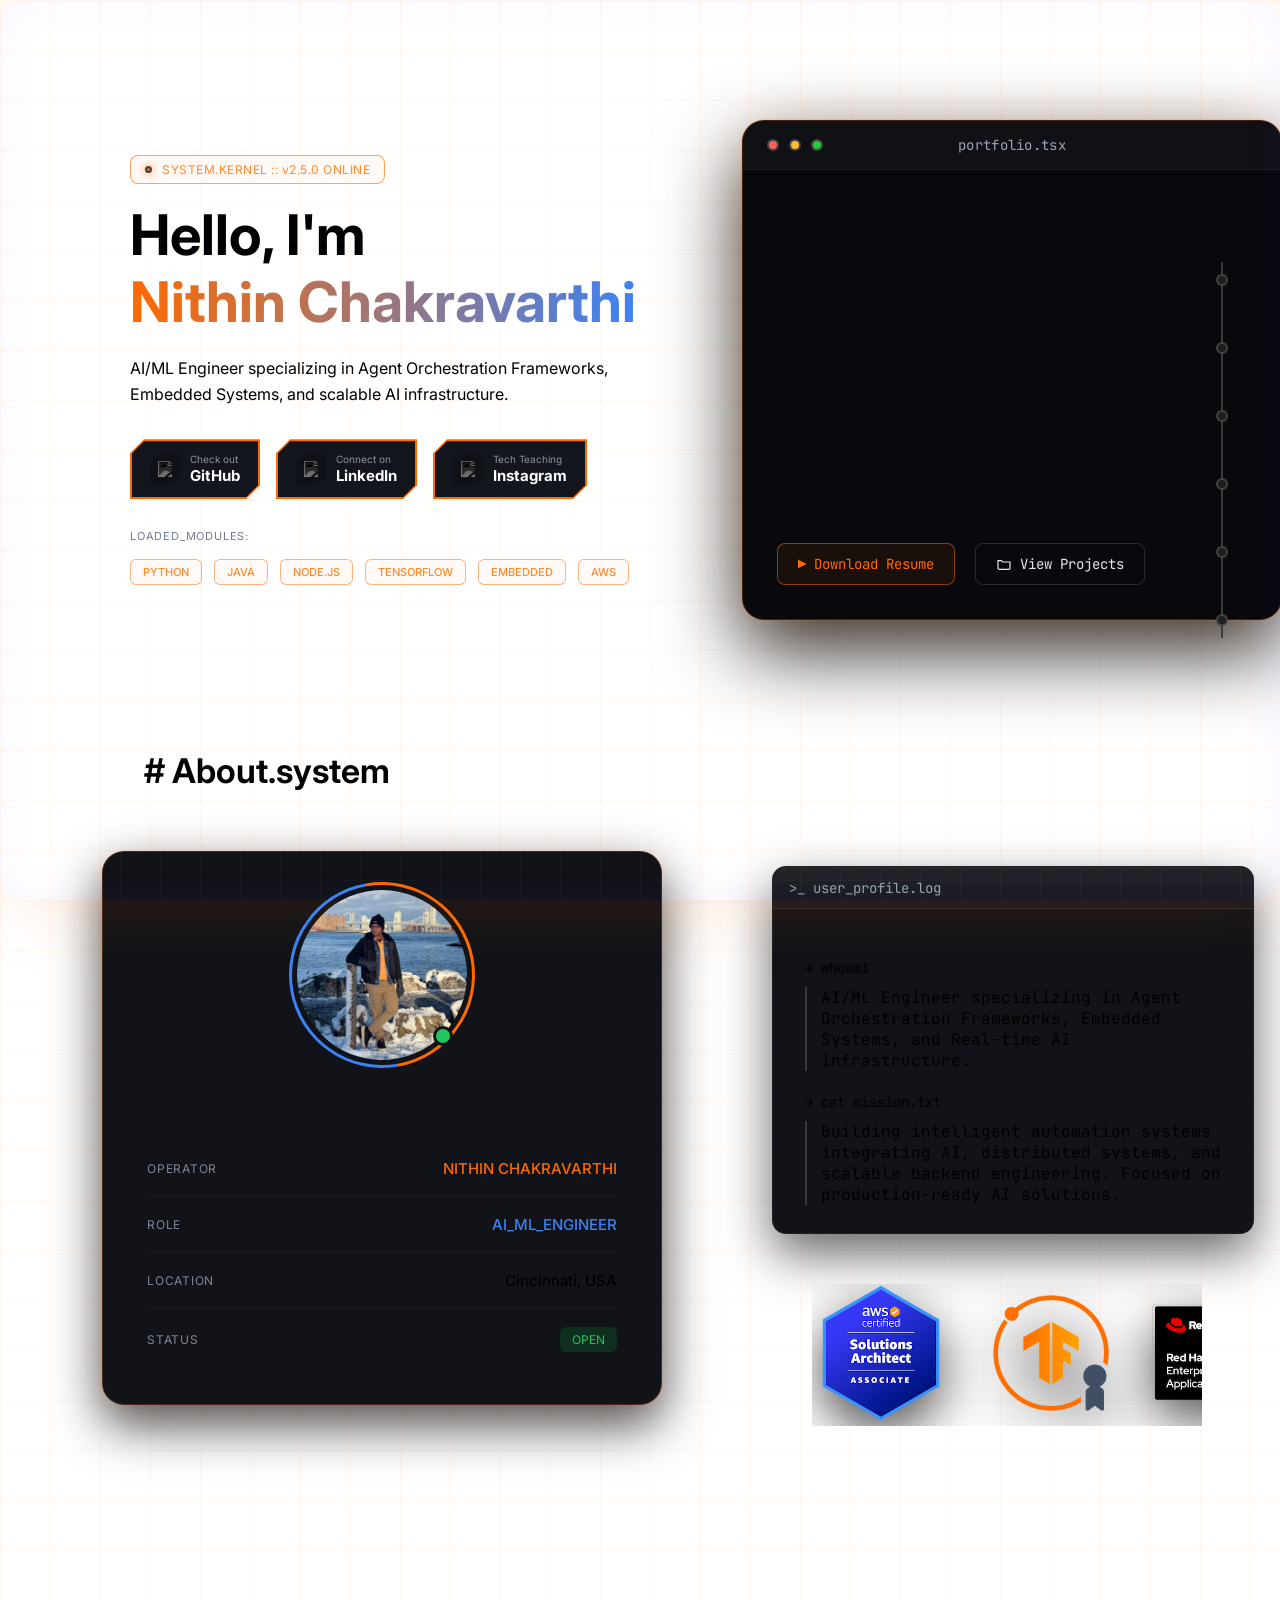
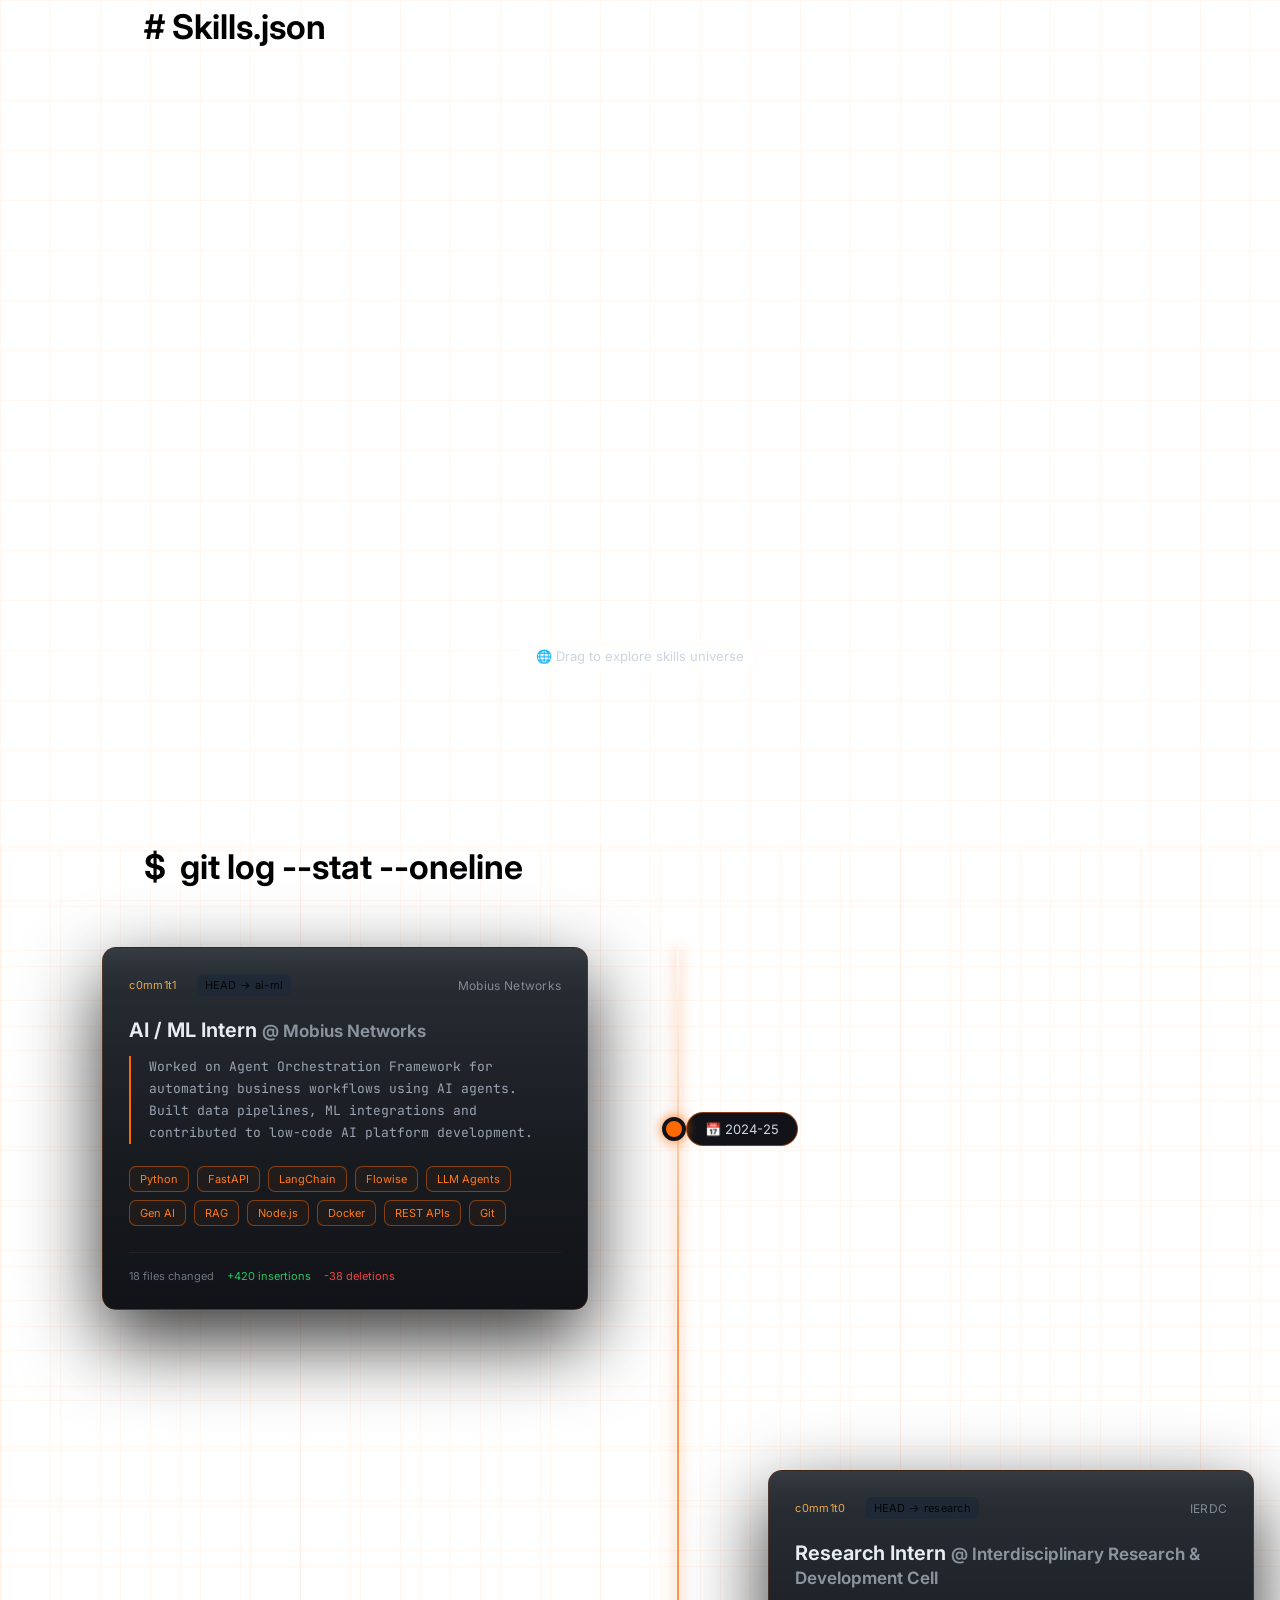
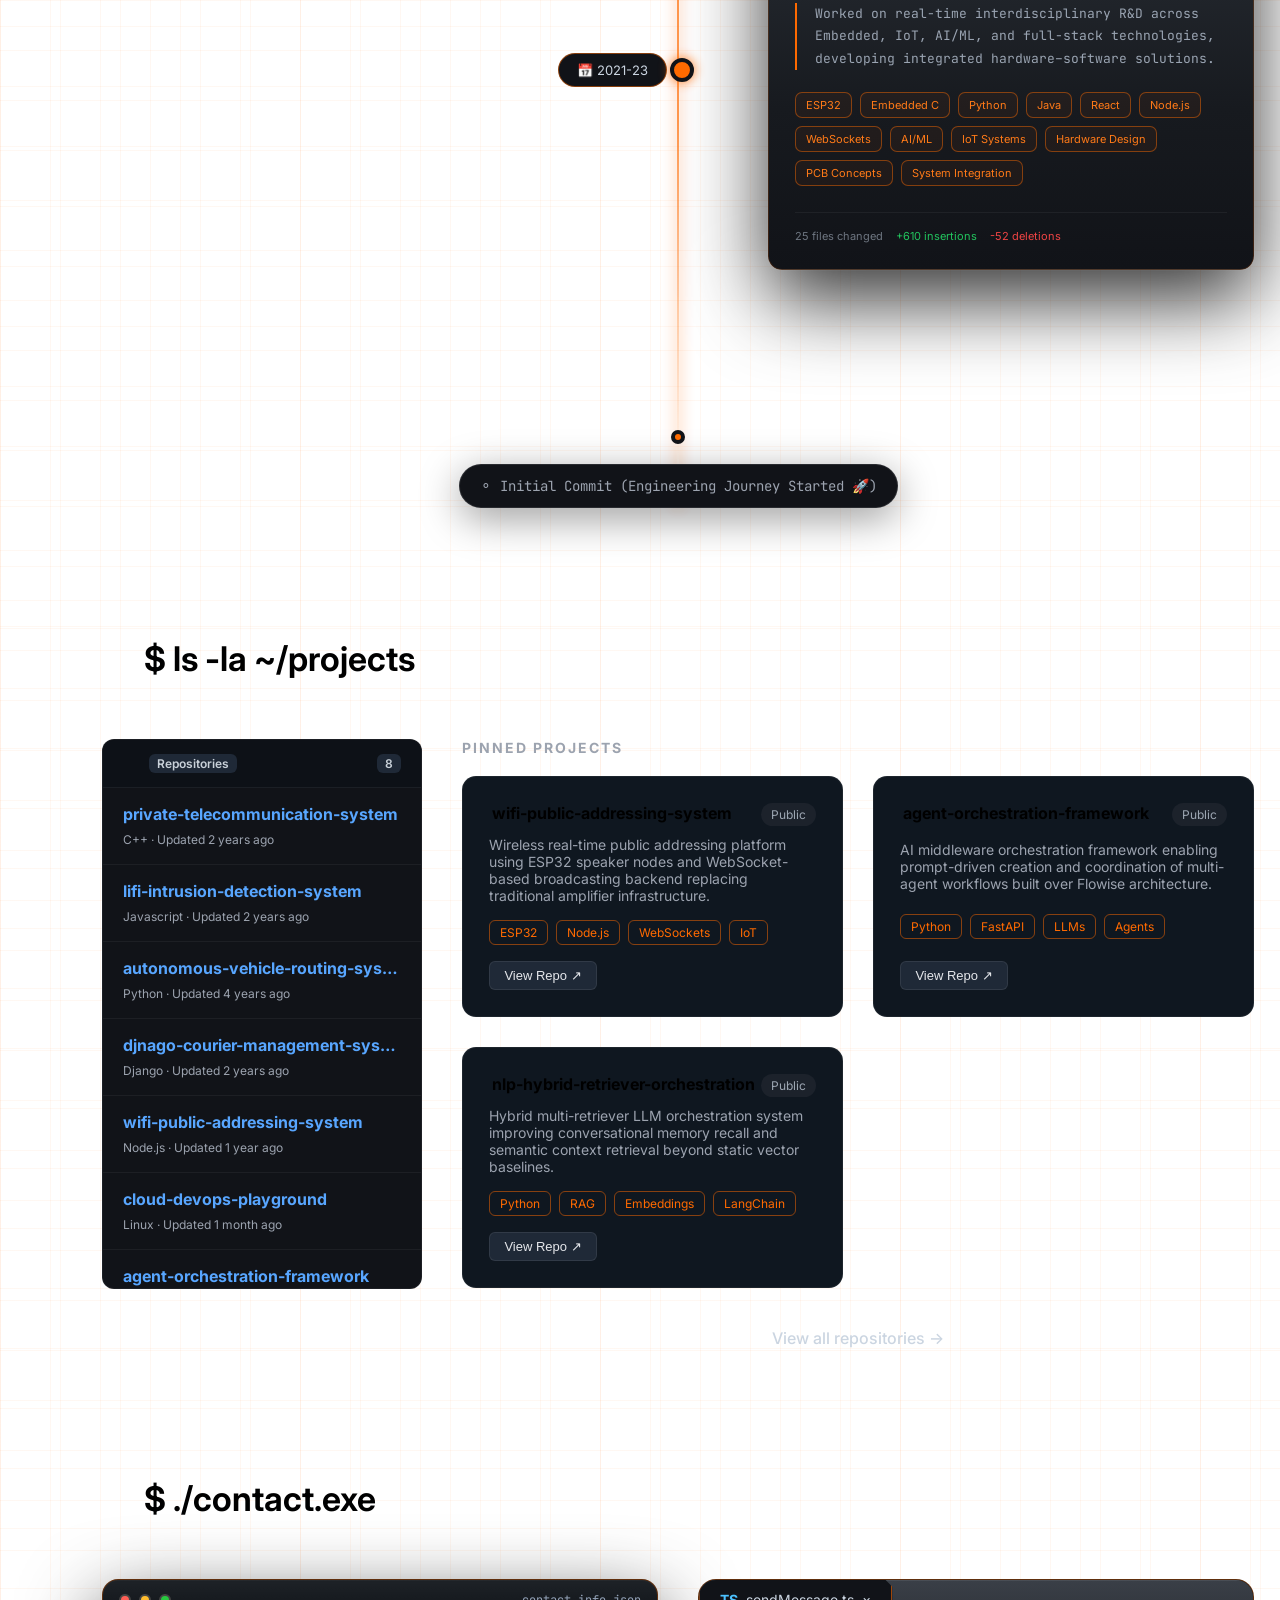
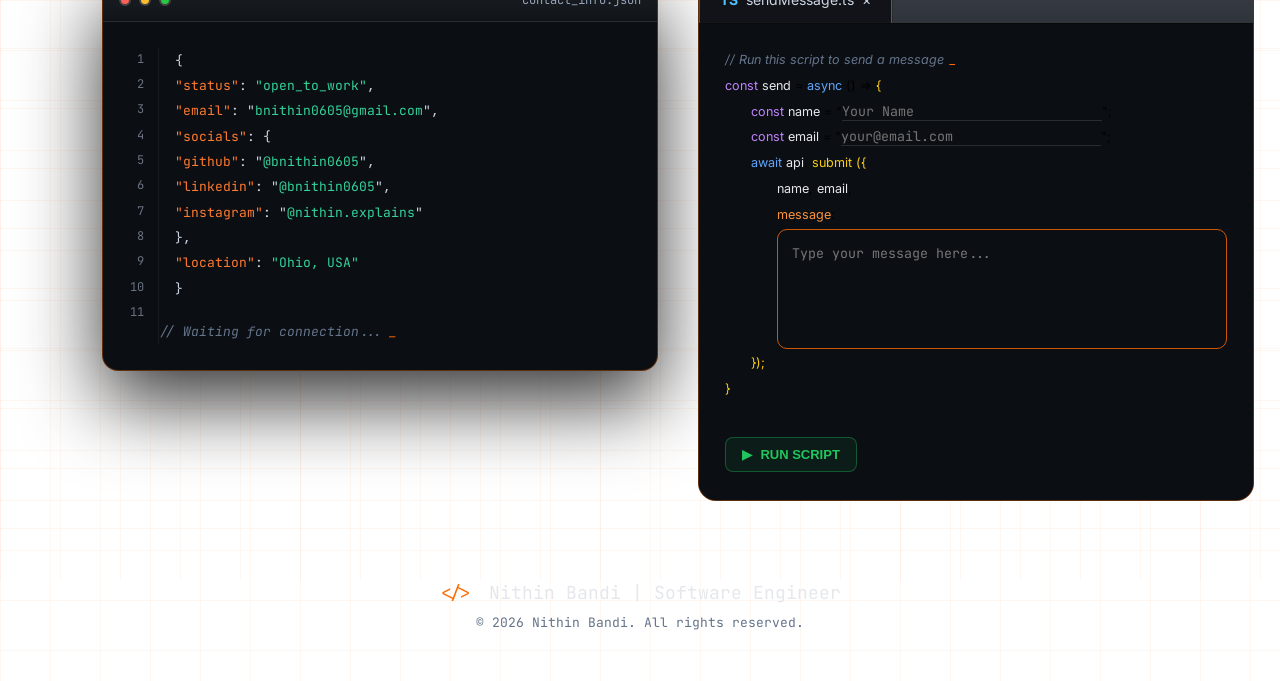
==== index.html @ d30f1755 "Update index.html" ====
<!DOCTYPE html>
<html lang="en">
<head>
<meta charset="UTF-8">
<meta name="viewport" content="width=1200, initial-scale=0.3">
<link rel="icon" type="image/jpeg" href="assets/profile.jpeg">
<title>Nithin Chakravarthi | Portfolio</title>

<link href="https://fonts.googleapis.com/css2?family=Inter:wght@400;500;600;700&family=JetBrains+Mono:wght@400;500&display=swap" rel="stylesheet">

<link rel="stylesheet" href="index.css">
<script src="https://unpkg.com/lucide@latest"></script>
<script src="https://cdn.jsdelivr.net/npm/emailjs-com@3/dist/email.min.js"></script>
</head>
<body>

<!-- ================= HOME ================= -->
<section id="home" class="home">
  <div class="container hero-content">

    <div class="hero-left">

      <div class="system-status">
        <span class="dot"></span> SYSTEM.KERNEL :: v2.5.0 ONLINE
      </div>

      <h1>
        Hello, I'm <br>
        <span class="gradient-text">Nithin Chakravarthi</span>
      </h1>

      <p class="hero-description">
        AI/ML Engineer specializing in Agent Orchestration Frameworks,
        Embedded Systems, and scalable AI infrastructure.
      </p>
<div class="hero-cta">

    <!-- GITHUB -->
    <div class="chip-wrap">
        <a class="terminal-chip" href="https://github.com/bnithin0605" target="_blank">
            <div class="terminal-chip-inner">

                <div class="chip-icon">
                    <img src="https://cdn.jsdelivr.net/gh/devicons/devicon/icons/github/github-original.svg">
                </div>

                <div class="chip-text">
                    <span>Check out</span>
                    <b>GitHub</b>
                </div>

            </div>
        </a>
    </div>


    <!-- LINKEDIN -->
    <div class="chip-wrap">
        <a class="terminal-chip" href="https://linkedin.com/in/bnithin0605" target="_blank">
            <div class="terminal-chip-inner">

                <div class="chip-icon">
                  <img src="https://cdn.jsdelivr.net/gh/devicons/devicon/icons/linkedin/linkedin-original.svg">
                </div>

                <div class="chip-text">
                    <span>Connect on</span>
                    <b>LinkedIn</b>
                </div>

            </div>
        </a>
    </div>


    <!-- INSTAGRAM -->
    <div class="chip-wrap">
        <a class="terminal-chip" href="https://instagram.com/nithin.explains" target="_blank">
            <div class="terminal-chip-inner">

                <div class="chip-icon">
                    <img src="https://cdn.jsdelivr.net/gh/simple-icons/simple-icons/icons/instagram.svg">
                </div>

                <div class="chip-text">
                    <span>Tech Teaching</span>
                    <b>Instagram</b>
                </div>

            </div>
        </a>
    </div>

</div>

      <div class="loaded-modules">
        <span>LOADED_MODULES:</span>
        <div class="tags">
          <span>PYTHON</span>
          <span>JAVA</span>
          <span>NODE.JS</span>
          <span>TENSORFLOW</span>
          <span>EMBEDDED</span>
          <span>AWS</span>
        </div>
      </div>

    </div>

    <div class="hero-right">
  <div class="code-window">

    <div class="window-header">
      <div class="window-dots">
        <span class="dot red"></span>
        <span class="dot yellow"></span>
        <span class="dot green"></span>
      </div>
      <div class="file-name">portfolio.tsx</div>
    </div>

<pre id="typing-code"></pre>

    <div class="code-buttons">
      <button class="run-btn download-btn" id="resumeBtn">
          ▶ Download Resume
        </button>
<button href="#projects" class="view-btn">

<svg width="16" height="16" viewBox="0 0 24 24" fill="none"
stroke="currentColor" stroke-width="1.8">

<path d="M3 7h5l2 2h11v9a2 2 0 0 1-2 2H5a2 2 0 0 1-2-2V7z"/>

</svg>

<span><a href="#projects" style="text-decoration:none; color:inherit;">View Projects</a></span>

</button>
    </div>

  </div>
</div>

  </div>
</section>

<!-- ================= ABOUT ================= -->
<section id="about" class="about">

  <div class="container">

<div class="section-title">
  <i class="title-icon" data-lucide="terminal"></i>
  <span># About.system</span>
</div>

    <div class="about-content">

      <!-- LEFT CARD -->
      <div class="profile-card">
<div class="card-glow"></div> 
        <div class="avatar-wrapper">
          <div class="avatar">
            <span class="arc arc-orange"></span>
            <img src="assets/profile.jpeg" alt="Nithin">
          </div>
        </div>

        <div class="info-row">
          <div class="label">OPERATOR</div>
          <div class="value orange">NITHIN CHAKRAVARTHI</div>
        </div>

        <div class="info-row">
          <div class="label">ROLE</div>
          <div class="value blue">AI_ML_ENGINEER</div>
        </div>

        <div class="info-row">
          <div class="label">LOCATION</div>
          <div class="value">Cincinnati, USA</div>
        </div>

        <div class="info-row">
          <div class="label">STATUS</div>
          <div class="status">OPEN</div>
        </div>

      </div>

      <!-- RIGHT SIDE -->
      <div class="about-right">

        <div class="terminal">
          <div class="terminal-header">>_ user_profile.log</div>
          <div class="terminal-body">

          <div class="command">→ whoami</div>
          <div class="output">
            AI/ML Engineer specializing in Agent Orchestration Frameworks,
            Embedded Systems, and Real-time AI infrastructure.
          </div>

          <div class="command">→ cat mission.txt</div>
          <div class="output">
            Building intelligent automation systems integrating AI,
            distributed systems, and scalable backend engineering.
            Focused on production-ready AI solutions.
          </div>

          </div>
        </div>

<div class="cert-carousel">

<button class="cert-arrow left">
<i data-lucide="chevron-left"></i>
</button>

<div class="cert-viewport">
<div class="cert-track">

<a href="https://cp.certmetrics.com/amazon/en/public/verify/credential/0ff6d9a7bc6f49efa672cd9e00839eab" target="_blank">
<img src="assets/certs/saa.png" class="cert-badge">
</a>

<a href="https://www.credential.net/fa4ba73a-7dcf-4713-87be-6e1346fd451f#acc.spbj5Vko" target="_blank">
<img src="assets/certs/tf.png" class="cert-badge">
</a>

<a href="https://www.credly.com/badges/9872def1-2c5e-41b2-8ad0-3d05be458fd8/print" target="_blank">
<img src="assets/certs/rh.png" class="cert-badge">
</a>

<a href="https://learn.microsoft.com/api/credentials/share/en-us/BANDINAGANITHINCHAKRAVARTHI-4043/4396F9E30DC4AEF6?sharingId=47D836E1A5EA357C" target="_blank">
<img src="assets/certs/az.png" class="cert-badge">
</a>

<a href="https://cp.certmetrics.com/amazon/en/public/verify/credential/XDMVE6BKV2BQ11KC" target="_blank">
<img src="assets/certs/cp.png" class="cert-badge">
</a>

<a href="https://learn.microsoft.com/api/credentials/share/en-us/BANDINAGANITHINCHAKRAVARTHI-4043/622A24602D7C3C92?sharingId=47D836E1A5EA357C" target="_blank">
<img src="assets/certs/ai.png" class="cert-badge">
</a>

</div>
</div>

<button class="cert-arrow right">
<i data-lucide="chevron-right"></i>
</button>

</div>

  </div>

</section>

<!-- ================= SKILLS GLOBE ================= -->
<section id="skills" class="skills-section">

  <div class="container">
    <div class="section-title">
      <i class="title-icon" data-lucide="settings"></i>
      <span># Skills.json</span>
    </div>
  </div>

  <div class="globe-stage">
      <div id="globe-container"></div>
  </div>

  <div class="drag-box">
      <div class="drag-pill">
          🌐 Drag to explore skills universe
      </div>
  </div>

</section>

<!-- ================= TIMELINE ================= -->
<section id="experience" class="timeline-section">

<div class="container">

<div class="section-title">
  <i class="title-icon" data-lucide="git-branch"></i>
  <span class="git">$</span> git log --stat --oneline
</div>

<div class="timeline">

<!-- EXPERIENCE 1 -->

<div class="timeline-item left">

<div class="timeline-card">

<div class="commit-header">
<span class="commit-hash">c0mm1t1</span>
<span class="branch">HEAD → ai-ml</span>
<span class="company">Mobius Networks</span>
</div>

<h3>AI / ML Intern <span>@ Mobius Networks</span></h3>

<p class="commit-desc">
Worked on Agent Orchestration Framework for automating business workflows using AI agents.
Built data pipelines, ML integrations and contributed to low-code AI platform development.
</p>

<div class="tech-stack">
<span>Python</span>
<span>FastAPI</span>
<span>LangChain</span>
<span>Flowise</span>
<span>LLM Agents</span>
<span>Gen AI</span>
<span>RAG</span>
<span>Node.js</span>
<span>Docker</span>
<span>REST APIs</span>
<span>Git</span>
</div>

<div class="commit-footer">
18 files changed <span class="add">+420 insertions</span> <span class="del">-38 deletions</span>
</div>

</div>

<div class="date">📅 2024-25</div>

</div>


<!-- EXPERIENCE 2 -->

<div class="timeline-item right">

<div class="timeline-card">

<div class="commit-header">
<span class="commit-hash">c0mm1t0</span>
<span class="branch">HEAD → research</span>
<span class="company">IERDC</span>
</div>

<h3>Research Intern <span>@ Interdisciplinary Research & Development Cell</span></h3>

<p class="commit-desc">
Worked on real-time interdisciplinary R&D across Embedded, IoT, AI/ML, and full-stack
technologies, developing integrated hardware–software solutions.
</p>


<div class="tech-stack">
<span>ESP32</span>
<span>Embedded C</span>
<span>Python</span>
<span>Java</span>
<span>React</span>
<span>Node.js</span>
<span>WebSockets</span>
<span>AI/ML</span>
<span>IoT Systems</span>
<span>Hardware Design</span>
<span>PCB Concepts</span>
<span>System Integration</span>
</div>

<div class="commit-footer">
25 files changed <span class="add">+610 insertions</span> <span class="del">-52 deletions</span>
</div>

</div>

<div class="date">📅 2021-23</div>

</div>


<div class="timeline-end">

<div class="timeline-end-node"></div>

<div class="initial-commit">
⚬ Initial Commit (Engineering Journey Started 🚀)
</div>

</div>

</div>

</div>

</section>

<!-- ================= PROJECTS ================= -->
<section id="projects" class="projects">

<div class="container">

<div class="section-title">
  <i class="title-icon" data-lucide="folder"></i>
  <span>$ ls -la ~/projects</span>
</div>

<div class="projects-layout">

<!-- ================= LEFT REPO PANEL ================= -->

<div class="repo-panel">

<div class="repo-header">

<div class="repo-header-left">
<i data-lucide="book" class="repo-icon"></i>
<span>Repositories</span>
</div>

<span class="repo-count">8</span>

</div>

<ul class="repo-list">

  <li>
<a href="https://github.com/bnithin0605/private-telecommunication-system" target="_blank">
<h4>private-telecommunication-system</h4>
<span>C++ · Updated 2 years ago</span>
</a>
</li>

<li>
<a href="https://github.com/bnithin0605/lifi-intrusion-detection-system" target="_blank">
<h4>lifi-intrusion-detection-system</h4>
<span>Javascript · Updated 2 years ago</span>
</a>
</li>

<li>
<a href="https://github.com/bnithin0605/autonomous-vehicle-routing-system" target="_blank">
<h4>autonomous-vehicle-routing-system</h4>
<span>Python · Updated 4 years ago</span>
</a>
</li>

<li>
<a href="https://github.com/bnithin0605/djnago-courier-management-system" target="_blank">
<h4>djnago-courier-management-system</h4>
<span>Django · Updated 2 years ago</span>
</a>
</li>

<li>
<a href="https://github.com/bnithin0605/wifi-public-addressing-system" target="_blank">
<h4>wifi-public-addressing-system</h4>
<span>Node.js · Updated 1 year ago</span>
</a>
</li>

<li>
<a href="https://github.com/bnithin0605/cloud-devops-playground" target="_blank">
<h4>cloud-devops-playground</h4>
<span>Linux · Updated 1 month ago</span>
</a>
</li>



<li>
<a href="https://github.com/bnithin0605/agent-orchestration-framework" target="_blank">
<h4>agent-orchestration-framework</h4>
<span>Python · Updated 7 months ago</span>
</a>
</li>

<li>
<a href="https://github.com/bnithin0605/nlp-hybrid-retriever-orchestration" target="_blank">
<h4>nlp-hybrid-retriever-orchestration</h4>
<span>Python · Updated 3 months ago</span>
</a>
</li>


</ul>

</div>


<!-- ================= RIGHT PINNED PROJECTS ================= -->

<div class="pinned-projects">

<h3 class="pinned-title">PINNED PROJECTS</h3>

<div class="project-grid">


<!-- PUBLIC ADDRESSING SYSTEM -->

<div class="project-card">

<div class="project-header">
<a href="https://github.com/bnithin0605/wifi-public-addressing-system" target="_blank">
<h4><i data-lucide="book-open" class="project-repo-icon"></i>wifi-public-addressing-system</h4>
</a>
<span class="public">Public</span>
</div>

<p>
Wireless real-time public addressing platform using ESP32 speaker nodes and WebSocket-based broadcasting backend replacing traditional amplifier infrastructure.
</p>

<div class="project-tags">
<span>ESP32</span>
<span>Node.js</span>
<span>WebSockets</span>
<span>IoT</span>
</div>

<div class="project-footer">
<a href="https://github.com/bnithin0605/wifi-public-addressing-system" target="_blank">
<button>View Repo ↗</button>
</a>
</div>

</div>


<!-- AGENT ORCHESTRATION FRAMEWORK -->

<div class="project-card">

<div class="project-header">
<a href="https://github.com/bnithin0605/agent-orchestration-framework" target="_blank">
<h4><i data-lucide="book-open" class="project-repo-icon"></i>agent-orchestration-framework</h4>
</a>
<span class="public">Public</span>
</div>

<p>
AI middleware orchestration framework enabling prompt-driven creation and coordination of multi-agent workflows built over Flowise architecture.
</p>

<div class="project-tags">
<span>Python</span>
<span>FastAPI</span>
<span>LLMs</span>
<span>Agents</span>
</div>

<div class="project-footer">
<a href="https://github.com/bnithin0605/agent-orchestration-framework" target="_blank">
<button>View Repo ↗</button>
</a>
</div>

</div>


<!-- NLP HYBRID RETRIEVER -->

<div class="project-card">

<div class="project-header">
<a href="https://github.com/bnithin0605/nlp-hybrid-retriever-orchestration" target="_blank">
<h4><i data-lucide="book-open" class="project-repo-icon"></i>nlp-hybrid-retriever-orchestration</h4>
</a>
<span class="public">Public</span>
</div>

<p>
Hybrid multi-retriever LLM orchestration system improving conversational memory recall and semantic context retrieval beyond static vector baselines.
</p>

<div class="project-tags">
<span>Python</span>
<span>RAG</span>
<span>Embeddings</span>
<span>LangChain</span>
</div>

<div class="project-footer">
<a href="https://github.com/bnithin0605/nlp-hybrid-retriever-orchestration" target="_blank">
<button>View Repo ↗</button>
</a>
</div>

</div>


</div>

<div class="view-repos">
<a href="https://github.com/bnithin0605" target="_blank">
View all repositories →
</a>
</div>

</div>

</div>

</div>

</section>

<!-- ================= CONTACT ================= -->
<section id="contact" class="contact">

<div class="container">

<div class="section-title">
  <i class="title-icon" data-lucide="mail"></i>
  <span>$ ./contact.exe</span>
</div>

<div class="contact-layout">

<!-- LEFT TERMINAL INFO -->

<div class="contact-terminal">

<div class="terminal-header">
<span class="dot red"></span>
<span class="dot yellow"></span>
<span class="dot green"></span>

<span class="file">
<i data-lucide="code-2" class="file-icon"></i>
contact_info.json
</span>
</div>

<div class="json-code">

<div class="json-row"><span class="ln">1</span><span class="code">{</span></div>

<div class="json-row"><span class="ln">2</span><span class="code"><span class="key">"status"</span>: <span class="string">"open_to_work"</span>,</span></div>

<div class="json-row"><span class="ln">3</span><span class="code"><span class="key">"email"</span>: 
<a href="mailto:bnithin0605@gmail.com">"<span class="string">bnithin0605@gmail.com</span>"</a>,</span></div>

<div class="json-row"><span class="ln">4</span><span class="code"><span class="key">"socials"</span>: {</span></div>

<div class="json-row"><span class="ln">5</span><span class="code indent"><span class="key">"github"</span>: 
<a href="https://github.com/bnithin0605" target="_blank">"<span class="string">@bnithin0605</span>"</a>,</span></div>

<div class="json-row"><span class="ln">6</span><span class="code indent"><span class="key">"linkedin"</span>: 
<a href="https://www.linkedin.com/in/bnithin0605" target="_blank">"<span class="string">@bnithin0605</span>"</a>,</span></div>

<div class="json-row"><span class="ln">7</span><span class="code indent"><span class="key">"instagram"</span>: 
<a href="https://www.instagram.com/nithin.explains/" target="_blank">"<span class="string">@nithin.explains</span>"</a></span></div>

<div class="json-row"><span class="ln">8</span><span class="code">},</span></div>

<div class="json-row"><span class="ln">9</span><span class="code"><span class="key">"location"</span>: <span class="string">"Ohio, USA"</span></span></div>

<div class="json-row"><span class="ln">10</span><span class="code">}</span></div>

<div class="json-row"><span class="ln">11</span><span class="comment">// Waiting for connection...</span></div>

</div>

</div>



<!-- RIGHT FORM -->

<div class="contact-code">

  <div class="code-header">
    <div class="code-tabs">
      <span class="ts">TS</span>
      sendMessage.ts
      <span class="close">×</span>
    </div>
  </div>

  <form id="contactForm" class="code-body">

    <div class="code-line comment">
      // Run this script to send a message
    </div>

    <div class="code-line">
      <span class="indent indent-0">
        <span class="keyword">const</span>
        <span class="var">send</span> =
        <span class="async">async</span> () =>
        <span class="bracket">{</span>
      </span>
    </div>

    <div class="code-line">
      <span class="indent indent-1">
        <span class="keyword">const</span>
        <span class="var">name</span> =
        "<input name="name" class="code-input" type="text" placeholder="Your Name">";
      </span>
    </div>

    <div class="code-line">
      <span class="indent indent-1">
        <span class="keyword">const</span>
        <span class="var">email</span> =
        "<input name="email" class="code-input" type="email" placeholder="your@email.com">";
      </span>
    </div>

    <div class="code-line">
      <span class="indent indent-1">
        <span class="async">await</span>
        <span class="var">api</span>.
        <span class="func">submit</span>
        <span class="bracket">({</span>
      </span>
    </div>

    <div class="code-line">
      <span class="indent indent-2">
        <span class="var">name</span>,
        <span class="var">email</span>,
      </span>
    </div>

    <div class="code-line">
      <span class="indent indent-2">
        <span class="prop">message</span>:
      </span>
    </div>

    <div class="code-line textarea-line">
      <textarea
        name="message"
        class="code-message"
        placeholder="Type your message here..."
      ></textarea>
    </div>

    <div class="code-line">
      <span class="indent indent-1">
        <span class="bracket">});</span>
      </span>
    </div>

    <div class="code-line">
      <span class="indent indent-0">
        <span class="bracket">}</span>
      </span>
    </div>
<div class="terminal-output" id="mailOutput"></div>
    <button type="submit" class="run-script">
      <span class="play">▶</span>
      RUN SCRIPT
    </button>

  </form>

</div>

</div>

</section>

<!-- ================= FOOTER ================= -->
<footer class="portfolio-footer">

<p class="footer-name">
 Nithin Bandi | Software Engineer
</p>


<p class="footer-copy">
© 2026 Nithin Bandi. All rights reserved.
</p>

</footer>


<!-- ================= NAVBAR ================= -->
<div class="scroll-nav">

<div class="scroll-track"></div>

<div class="nav-item" data-section="home">
<div class="dot"><i data-lucide="code"></i></div>
<div class="tooltip">&gt; Home</div>
</div>

<div class="nav-item" data-section="about">
<div class="dot"><i data-lucide="terminal"></i></div>
<div class="tooltip">&gt; About</div>
</div>

<div class="nav-item" data-section="skills">
<div class="dot"><i data-lucide="settings"></i></div>
<div class="tooltip">&gt; Skills</div>
</div>

<div class="nav-item" data-section="experience">
<div class="dot"><i data-lucide="arrow-right"></i></div>
<div class="tooltip">&gt; Experience</div>
</div>

<div class="nav-item" data-section="projects">
<div class="dot"><i data-lucide="folder"></i></div>
<div class="tooltip">&gt; Projects</div>
</div>

<div class="nav-item" data-section="contact">
<div class="dot"><i data-lucide="mail"></i></div>
<div class="tooltip">&gt; Contact</div>
</div>

</div>



<script type="module">
import * as THREE from 'https://cdn.jsdelivr.net/npm/three@0.155/build/three.module.js';

const el = document.getElementById("typing-code");

const lines = [
`<span class="ln">1</span> <span class="com">// Welcome to my workspace</span>`,
`<span class="ln">2</span> <span class="kw">import</span> { <span class="fn">Developer</span> } <span class="kw">from</span> <span class="str">'./universe'</span>;`,
``,
`<span class="ln">4</span> <span class="kw">const</span> <span class="fn">Portfolio</span> = () ⇒ {`,
`<span class="ln">5</span>   <span class="kw">return</span> (`,
`<span class="ln">6</span>     &lt;<span class="tag">Developer</span>`,
`<span class="ln">7</span>       <span class="attr">name</span>=<span class="str">"Nithin Chakravarthi"</span>`,
`<span class="ln">8</span>       <span class="attr">role</span>=<span class="str">"AI/ML Engineer"</span>`,
`<span class="ln">9</span>       <span class="attr">passion</span>=<span class="str">"Building Intelligent Systems"</span>`,
`<span class="ln">10</span>    /&gt;`,
`<span class="ln">11</span>  );`,
`<span class="ln">12</span> };`
];

let line = 0;
let char = 0;

let completedHTML = "";

function type(){

if(line >= lines.length) return;

const plain = lines[line].replace(/<[^>]*>/g,"");

if(char < plain.length){

const current = plain.substring(0,char+1);

el.innerHTML =
completedHTML +
current +
'<span class="cursor">|</span>';

char++;

setTimeout(type, 14 + Math.random()*18);

}else{

completedHTML += lines[line] + "\n";

el.innerHTML = completedHTML;

line++;
char = 0;

setTimeout(type, 160);

}

}

type();

const sections = document.querySelectorAll("section");
const navItems = document.querySelectorAll(".nav-item");
window.addEventListener("scroll", () => {

let current = "";

const scrollMiddle = window.scrollY + window.innerHeight / 2;

sections.forEach(section => {

const sectionTop = section.offsetTop;
const sectionBottom = sectionTop + section.offsetHeight;

if (scrollMiddle >= sectionTop && scrollMiddle <= sectionBottom) {
current = section.id;
}

});

navItems.forEach(item => {

item.classList.remove("active");

if (item.dataset.section === current) {
item.classList.add("active");
}

});
lucide.createIcons();
});
navItems.forEach(item => {

item.addEventListener("click", () => {

document.getElementById(item.dataset.section)
.scrollIntoView({behavior:"smooth"});

});

});
    
const container = document.getElementById("globe-container");
//////////////////////////////////////////////////////////////
// SCENE
//////////////////////////////////////////////////////////////

const scene = new THREE.Scene();

const DESIGN_WIDTH = 1200;
const DESIGN_HEIGHT = 900;

const camera = new THREE.PerspectiveCamera(
60,
DESIGN_WIDTH / DESIGN_HEIGHT,
0.1,
1000
);

const renderer = new THREE.WebGLRenderer({
antialias:true,
alpha:true
});
renderer.setSize(DESIGN_WIDTH, DESIGN_HEIGHT);
renderer.setPixelRatio(Math.min(window.devicePixelRatio,2));
renderer.outputColorSpace = THREE.SRGBColorSpace;
renderer.setClearColor(0x000000,0);

container.appendChild(renderer.domElement);
//////////////////////////////////////////////////////////////
// GLOW TEXTURE
//////////////////////////////////////////////////////////////

function createGlowTexture(){

const size = 512;

const canvas = document.createElement("canvas");
canvas.width = size;
canvas.height = size;

const ctx = canvas.getContext("2d");

const gradient = ctx.createRadialGradient(
size/2, size/2, 0,
size/2, size/2, size/2
);

/* strong center glow */
gradient.addColorStop(0,"rgba(255,120,0,1)");

/* soft glow */
gradient.addColorStop(0.2,"rgba(255,120,0,0.8)");

/* fade */
gradient.addColorStop(0.4,"rgba(255,120,0,0.35)");

/* disappear BEFORE edge */
gradient.addColorStop(0.7,"rgba(255,120,0,0.08)");

/* fully transparent */
gradient.addColorStop(1,"rgba(255,120,0,0)");

ctx.fillStyle = gradient;
ctx.fillRect(0,0,size,size);

return new THREE.CanvasTexture(canvas);
}

const glowTexture = createGlowTexture();

//////////////////////////////////////////////////////////////
// RAYCASTER
//////////////////////////////////////////////////////////////

const raycaster = new THREE.Raycaster();
const mouse = new THREE.Vector2();

let hoveredSprite = null;

window.addEventListener("mousemove", (event) => {

const rect = renderer.domElement.getBoundingClientRect();

mouse.x = ((event.clientX - rect.left) / rect.width) * 2 - 1;
mouse.y = -((event.clientY - rect.top) / rect.height) * 2 + 1;

});

//////////////////////////////////////////////////////////////
// RESPONSIVE
//////////////////////////////////////////////////////////////

function getLayout(){

const width = DESIGN_WIDTH;
const height = DESIGN_HEIGHT;

let radius;
let cameraZ;

if(width<=420){
radius = width*0.0032;
cameraZ = 8;
}
else if(width<768){
radius = width*0.0036;
cameraZ = 7.8;
}
else if(width<1024){
radius = Math.min(width,height)*0.0028;
cameraZ = 7.6;
}
else{
radius = Math.min(width,height)*0.0032;
cameraZ = 8.2;
}

radius = Math.min(radius,2.2);

return{radius,cameraZ};

}

let layout = getLayout();
let RADIUS = layout.radius;
camera.position.z = layout.cameraZ;


//////////////////////////////////////////////////////////////
// GLOBE GROUP
//////////////////////////////////////////////////////////////

const globeGroup = new THREE.Group();
scene.add(globeGroup);

let iconSprites = [];

//////////////////////////////////////////////////////////////
// LIGHT
//////////////////////////////////////////////////////////////

const light = new THREE.PointLight(0xff6a00,1,50);
light.position.set(5,5,5);
scene.add(light);

//////////////////////////////////////////////////////////////
// SKILLS
//////////////////////////////////////////////////////////////

const skills = [

{ name:"Java", url:"https://cdn.jsdelivr.net/gh/devicons/devicon/icons/java/java-original.svg"},
{ name:"Python", url:"https://cdn.jsdelivr.net/gh/devicons/devicon/icons/python/python-original.svg"},
{ name:"Node.js", url:"https://cdn.jsdelivr.net/gh/devicons/devicon/icons/nodejs/nodejs-original.svg"},
{ name:"React", url:"https://cdn.jsdelivr.net/gh/devicons/devicon/icons/react/react-original.svg"},
{ name:"Spring", url:"https://cdn.jsdelivr.net/gh/devicons/devicon/icons/spring/spring-original.svg"},
{ name:"Docker", url:"https://cdn.jsdelivr.net/gh/devicons/devicon/icons/docker/docker-original.svg"},
{ name:"Kubernetes", url:"https://cdn.jsdelivr.net/gh/devicons/devicon/icons/kubernetes/kubernetes-plain.svg"},
{ name:"MongoDB", url:"https://cdn.jsdelivr.net/gh/devicons/devicon/icons/mongodb/mongodb-original.svg"},
{ name:"PostgreSQL", url:"https://cdn.jsdelivr.net/gh/devicons/devicon/icons/postgresql/postgresql-original.svg"},
{ name:"Neo4j", url:"https://cdn.jsdelivr.net/gh/devicons/devicon/icons/neo4j/neo4j-original.svg"},
{ name:"Git", url:"https://cdn.jsdelivr.net/gh/devicons/devicon/icons/git/git-original.svg"},
{ name:"Linux", url:"https://cdn.jsdelivr.net/gh/devicons/devicon/icons/linux/linux-original.svg"},
{ name:"Arduino", url:"https://cdn.jsdelivr.net/gh/devicons/devicon/icons/arduino/arduino-original.svg"},
{ name:"AWS", url:"https://cdn.jsdelivr.net/gh/devicons/devicon/icons/amazonwebservices/amazonwebservices-original-wordmark.svg"},
{ name:"Figma", url:"https://cdn.jsdelivr.net/gh/devicons/devicon/icons/figma/figma-original.svg"},
{ name:"Next.js", url:"https://cdn.jsdelivr.net/gh/devicons/devicon/icons/nextjs/nextjs-original.svg" },
{ name:"GraphQL", url:"https://cdn.jsdelivr.net/gh/devicons/devicon/icons/graphql/graphql-plain.svg" },
{ name:"Firebase", url:"https://cdn.jsdelivr.net/gh/devicons/devicon/icons/firebase/firebase-plain.svg" },
{ name:"Azure", url:"https://cdn.jsdelivr.net/gh/devicons/devicon/icons/azure/azure-original.svg" },
{ name:"Redux", url:"https://cdn.jsdelivr.net/gh/devicons/devicon/icons/redux/redux-original.svg" },
{ name:"PHP", url:"https://cdn.jsdelivr.net/gh/devicons/devicon/icons/php/php-original.svg" },
];

const textureLoader = new THREE.TextureLoader();

//////////////////////////////////////////////////////////////
// FIBONACCI SPHERE
//////////////////////////////////////////////////////////////

function fibonacciSphere(samples,radius){

const points=[];
const offset=2/samples;
const increment=Math.PI*(3-Math.sqrt(5));

for(let i=0;i<samples;i++){

const y=i*offset-1+offset/2;
const r=Math.sqrt(1-y*y);
const phi=i*increment;

const x=Math.cos(phi)*r;
const z=Math.sin(phi)*r;

points.push(new THREE.Vector3(x*radius,y*radius,z*radius));

}

return points;

}

//////////////////////////////////////////////////////////////
// BUILD SPHERE
//////////////////////////////////////////////////////////////

function buildSphere(){

const geo = new THREE.IcosahedronGeometry(RADIUS,3);
const edges = new THREE.EdgesGeometry(geo);

const wireframe = new THREE.LineSegments(
edges,
new THREE.LineBasicMaterial({
color:0xff6a00,
transparent:true,
opacity:0.25
})
);

globeGroup.add(wireframe);

const core = new THREE.Mesh(
new THREE.SphereGeometry(RADIUS*0.95,64,64),
new THREE.MeshStandardMaterial({
color:0x0f1014,
transparent:true,
opacity:0.35,
roughness:1,
metalness:0,
depthWrite:false
})
);

globeGroup.add(core);

}

//////////////////////////////////////////////////////////////
// LABEL TEXTURE
//////////////////////////////////////////////////////////////

function createLabel(text,color="#808792"){

const canvas = document.createElement("canvas");
canvas.width = 256;
canvas.height = 64;

const ctx = canvas.getContext("2d");

ctx.clearRect(0,0,256,64);

ctx.font="600 20px Inter, Arial, sans-serif";
ctx.fillStyle=color;
ctx.textAlign="center";

ctx.fillText(text,128,40);

return new THREE.CanvasTexture(canvas);

}
//////////////////////////////////////////////////////////////
// BUILD ICONS
//////////////////////////////////////////////////////////////

function buildIcons(){

const iconScale = RADIUS*0.25;
const iconPositions = fibonacciSphere(skills.length,RADIUS*1.18);

skills.forEach((skill,index)=>{
  

textureLoader.load(skill.url,(texture)=>{

texture.colorSpace = THREE.SRGBColorSpace;

const material = new THREE.SpriteMaterial({
map:texture,
transparent:true,
depthWrite:false
});

const sprite = new THREE.Sprite(material);
sprite.scale.set(iconScale,iconScale,1);
/* store base scale */
sprite.userData.baseScale = iconScale;
sprite.position.copy(iconPositions[index]);
sprite.userData.name = skill.name;

//////////////////////////////////////////////////////////////
// ICON GLOW
//////////////////////////////////////////////////////////////

const haloMaterial = new THREE.SpriteMaterial({
map:glowTexture,
transparent:true,
opacity:0,
blending:THREE.AdditiveBlending,
depthWrite:false,
depthTest:false
});

const halo = new THREE.Sprite(haloMaterial);
halo.scale.set(iconScale*4.6,iconScale*4.6,1);
sprite.add(halo);
sprite.userData.halo = halo;

//////////////////////////////////////////////////////////////
// LABEL
//////////////////////////////////////////////////////////////

const labelMaterial = new THREE.SpriteMaterial({
map:createLabel(skill.name),
transparent:true,
depthTest:false
});

const label = new THREE.Sprite(labelMaterial);
label.scale.set(iconScale*1.5,iconScale*0.6,1);

//////////////////////////////////////////////////////////////
// LABEL GLOW (SUBTLE)
//////////////////////////////////////////////////////////////

const labelGlowMaterial = new THREE.SpriteMaterial({
map:glowTexture,
transparent:true,
opacity:0,
blending:THREE.AdditiveBlending,
depthWrite:false
});

const labelGlow = new THREE.Sprite(labelGlowMaterial);
labelGlow.scale.set(iconScale*1.6,iconScale*0.8,1);

label.add(labelGlow);

sprite.userData.label = label;
sprite.userData.labelGlow = labelGlow;

scene.add(label);

//////////////////////////////////////////////////////////////

globeGroup.add(sprite);
iconSprites.push(sprite);

});

});

}

buildSphere();
buildIcons();

//////////////////////////////////////////////////////////////
// ROTATION CONTROLS
//////////////////////////////////////////////////////////////

let autoRotateSpeed=0.002;
let velocity={x:0,y:0};
let isDragging=false;
let prev={x:0,y:0};

function startDrag(x,y){
isDragging=true;
prev={x,y};
document.body.style.cursor = "grabbing";
}

function moveDrag(x,y){

if(!isDragging) return;

const dx=x-prev.x;
const dy=y-prev.y;

velocity.x=dx*0.005;
velocity.y=dy*0.005;

globeGroup.rotation.y+=velocity.x;
globeGroup.rotation.x+=velocity.y;

prev={x,y};

}

function endDrag(){
  document.body.style.cursor = "grabbing";
isDragging=false;
}

document.addEventListener("mousedown",e=>startDrag(e.clientX,e.clientY));
document.addEventListener("mousemove",e=>moveDrag(e.clientX,e.clientY));
document.addEventListener("mouseup",endDrag);

//////////////////////////////////////////////////////////////
// ANIMATION
//////////////////////////////////////////////////////////////

function animate(){

requestAnimationFrame(animate);

if(!isDragging){

globeGroup.rotation.y += autoRotateSpeed;
globeGroup.rotation.y += velocity.x;
globeGroup.rotation.x += velocity.y;

velocity.x *= 0.95;
velocity.y *= 0.95;

}

raycaster.setFromCamera(mouse,camera);

const intersects = raycaster.intersectObjects(iconSprites,false);

//////////////////////////////////////////////////////////////
// CURSOR CONTROL
//////////////////////////////////////////////////////////////

let cursor = "default";

// if hovering an icon
if(intersects.length > 0){
cursor = "pointer";
}else{

// detect if mouse is over globe area
const ray = new THREE.Raycaster();
ray.setFromCamera(mouse, camera);

const sphere = new THREE.Sphere(
new THREE.Vector3(0,0,0),
RADIUS * 1.25
);

if(ray.ray.intersectsSphere(sphere)){
cursor = "grab";
}

}

document.body.style.cursor = cursor;

//////////////////////////////////////////////////////////////
// DEPTH FADE (keeps back icons hidden)
//////////////////////////////////////////////////////////////

iconSprites.forEach(sprite=>{

const worldPos = sprite.getWorldPosition(new THREE.Vector3());
const normal = worldPos.clone().normalize();
const cameraDir = camera.position.clone().normalize();

const dot = normal.dot(cameraDir);

const t = THREE.MathUtils.clamp((dot+0.2)/0.6,0,1);
const smooth = t*t*(3-2*t);

sprite.material.opacity = smooth;

const label = sprite.userData.label;

const down = new THREE.Vector3(0,-1,0);
down.applyQuaternion(camera.quaternion);

const offset = down.multiplyScalar(RADIUS*0.18);

label.position.copy(worldPos).add(offset);
label.quaternion.copy(camera.quaternion);
label.material.opacity = smooth;

});

//////////////////////////////////////////////////////////////
// HOVER
//////////////////////////////////////////////////////////////

let target = null;

if(intersects.length>0){
target = intersects[0].object;
}

if(target){

if(hoveredSprite !== target){

if(hoveredSprite){

hoveredSprite.scale.setScalar(hoveredSprite.userData.baseScale);
hoveredSprite.userData.halo.material.opacity = 0;

const prevLabel = hoveredSprite.userData.label;
prevLabel.scale.set(RADIUS*0.37,RADIUS*0.15,1);

prevLabel.material.map = createLabel(
hoveredSprite.userData.name,
"#808792"
);
prevLabel.material.needsUpdate = true;

}

hoveredSprite = target;

hoveredSprite.scale.setScalar(hoveredSprite.userData.baseScale * 1.1);
hoveredSprite.userData.halo.material.opacity = 0.25;

const label = hoveredSprite.userData.label;
label.scale.set(RADIUS*0.42,RADIUS*0.17,1);

label.material.map = createLabel(
hoveredSprite.userData.name,
"#ff7a2f"
);
label.material.needsUpdate = true;

}

}else{

if(hoveredSprite){

hoveredSprite.scale.setScalar(RADIUS*0.22);
hoveredSprite.userData.halo.material.opacity = 0;

const label = hoveredSprite.userData.label;

label.scale.set(RADIUS*0.37,RADIUS*0.15,1);

label.material.map = createLabel(
hoveredSprite.userData.name,
"#808792"
);
label.material.needsUpdate = true;

}

hoveredSprite = null;

}

renderer.render(scene,camera);

}

animate();

const form = document.getElementById("contactForm");
const btn = document.querySelector(".run-script");
const output = document.getElementById("mailOutput");

form.addEventListener("submit", function(e){

e.preventDefault();

btn.classList.add("loading");
btn.innerHTML = "EXECUTING...";

const formData = new FormData(this);

emailjs.send(
"service_ad3ca6v",
"template_0grx8j6",
{
name: formData.get("name"),
email: formData.get("email"),
message: formData.get("message")
},
"OBAAQuyOXkvBOWk-r"
)
.then(()=>{

btn.classList.remove("loading");
btn.innerHTML = '<span class="play">▶</span> RUN SCRIPT';

output.innerHTML =
"// Output: Message sent successfully ✔";

output.classList.add("show");

form.reset();

})
.catch((error)=>{

console.log("EMAILJS ERROR >>>", error);

});

});


document.getElementById("resumeBtn")
.addEventListener("click", function(){

const url = "./assets/resume.pdf";

/* open preview */
window.open(url, "_blank");

/* force download */
const a = document.createElement("a");
a.href = url;
a.download = "Nithin_Bandi_Resume.pdf";
document.body.appendChild(a);
a.click();
document.body.removeChild(a);

});

// carasouel
const track = document.querySelector('.cert-track');
const step = 170; // 138 badge + 32 gap

function moveRight(){

track.style.transition = '.5s cubic-bezier(.22,.61,.36,1)';
track.style.transform = `translateX(-${step}px)`;

setTimeout(()=>{
track.appendChild(track.firstElementChild);
track.style.transition = 'none';
track.style.transform = 'translateX(0)';
},500);

}

function moveLeft(){

track.insertBefore(track.lastElementChild, track.firstElementChild);

track.style.transition = 'none';
track.style.transform = `translateX(-${step}px)`;

requestAnimationFrame(()=>{
track.style.transition = '.5s cubic-bezier(.22,.61,.36,1)';
track.style.transform = 'translateX(0)';
});

}

document.querySelector('.cert-arrow.right').onclick = moveRight;
document.querySelector('.cert-arrow.left').onclick = moveLeft;

</script>

</body>
---- index.css ----
<<<<<<< HEAD
:root{
  --bg:#0e0f12;
  --card:#0f1116;
  --border:#ff6a00;
  --text:#e5e7eb;
  --muted:#9ca3af;
  --blue:#3b82f6;
  --green:#16a34a;
  --purple:#8b5cf6;
}

*{
  margin:0;
  padding:0;
  box-sizing:border-box;
}

body{
  background:#0e0f12;
 overflow-x:hidden;
overflow-y:auto;
  font-family:'Inter',sans-serif;
  background:var(--bg);
  color:var(--text);
  scroll-behavior:smooth;

  background-image:
    linear-gradient(rgba(255,106,0,0.05) 1px, transparent 1px),
    linear-gradient(90deg, rgba(255,106,0,0.05) 1px, transparent 1px);
  background-size:50px 50px;
}

.container{
  max-width:1200px;
  width:min(1200px, 90%);
  margin-left:clamp(20px, 8vw, 130px);
  margin-right:auto;
}
a{
color:inherit;
text-decoration:none;
}

a:hover{
color:inherit;
text-decoration:none;
}

a:visited{
color:inherit;
}

a:active{
color:inherit;
}


/* ================= HERO CODE WINDOW ================= */

.code-window{

width:540px;
height:500px;          /* ⭐ trial value */

background:#07090d;

border-radius:22px;
border:1px solid rgba(255,106,0,.25);

box-shadow:
0 0 0 1px rgba(255,106,0,.15),
0 0 60px rgba(255,106,0,.12),
0 30px 80px rgba(0,0,0,.85);

display:flex;
flex-direction:column;

overflow:hidden;       /* ⭐ VERY IMPORTANT */

position:relative;
}

/* subtle aura around box */

.code-window::before{
content:"";
position:absolute;
inset:-40px;

background:radial-gradient(
circle,
rgba(255,106,0,.18) 0%,
rgba(255,106,0,.07) 40%,
transparent 70%
);

filter:blur(45px);
z-index:-1;
}

/* HEADER */

.window-header{

display:flex;
align-items:center;

padding:18px 24px;

background:rgba(255,255,255,.03);
border-bottom:1px solid rgba(255,255,255,.05);

position:relative;
}

.window-dots{
display:flex;
gap:10px;
}

.window-header .dot{
width:12px;
height:12px;
border-radius:50%;
}

.dot.red{background:#ff5f56;}
.dot.yellow{background:#ffbd2e;}
.dot.green{background:#27c93f;}

.file-name{
position:absolute;
left:50%;
transform:translateX(-50%);
font-family:'JetBrains Mono';
font-size:14px;
color:#9aa4b2;
letter-spacing:.3px;
}

/* ===== HERO TERMINAL CTA BUTTONS ===== */

/* ===== TERMINAL CHIP CTA ===== */

.hero-cta{
display:flex;
gap:16px;
margin-top:32px;
flex-wrap:nowrap;          /* keep side-by-side on laptop */
align-items:center;
position:relative;
z-index:2;
}

/* OUTER BORDER SHELL */

.terminal-chip{
flex:0 0 auto;             /* prevents stretching */
padding:2px;
background:#ff6a00;
text-decoration:none;
display:inline-block;
clip-path: polygon(
14px 0,
100% 0,
100% calc(100% - 14px),
calc(100% - 14px) 100%,
0 100%,
0 14px
);
transition:.25s;
}

/* INNER PANEL */
.terminal-chip-inner{
display:flex;
align-items:center;
gap:10px;
padding:12px 18px;
background:#14161d;
color:#d1d5db;
clip-path: polygon(
12px 0,
100% 0,
100% calc(100% - 12px),
calc(100% - 12px) 100%,
0 100%,
0 12px
);
}

/* ICON */

.chip-icon{

width:30px;
height:30px;
background:#0f1116;
display:flex;
align-items:center;
justify-content:center;
clip-path: polygon(
8px 0,
100% 0,
100% calc(100% - 8px),
calc(100% - 8px) 100%,
0 100%,
0 8px
);

}

.chip-icon img{
width:14px;
filter:invert(1)grayscale(1);
}

/* TEXT */

.chip-text span{
font-size:10px;
opacity:.65;
display:block;
}

.chip-text b{
font-size:15px;
color:white;
}

/* HOVER */


.chip-wrap{
position:relative;
display:inline-block;
}

.chip-wrap::before{
content:"";
position:absolute;
top:50%;
left:50%;
width:160px;
height:160px;
transform:translate(-50%,-50%);
background:radial-gradient(
circle,
rgba(255,106,0,.35) 0%,
rgba(255,106,0,.15) 40%,
transparent 70%
);
filter:blur(30px);
opacity:0;
transition:.3s;
pointer-events:none;
}

.chip-wrap:hover::before{
opacity:1;
}


/* CODE AREA */

.code-window pre{
flex:1;
min-height:0;      /* ⭐ VERY VERY IMPORTANT */
padding:28px 34px;
font-family:'JetBrains Mono';
font-size:15px;
line-height:1.85;
white-space:pre;
margin:0;
overflow:hidden;   /* keep */
}

/* BUTTON AREA */

.code-buttons{
display:flex;
gap:20px;
flex-shrink:0;
padding:26px 34px 34px 34px;
}


/* PRIMARY */

.download-btn:active{
transform:scale(.96);
}

.run-btn{
display:flex;
align-items:center;
gap:8px;                 /* ⭐ tighter */
padding:11px 20px;       /* ⭐ smaller */
border-radius:8px;
font-family:'JetBrains Mono';
font-size:14px;          /* ⭐ smaller text */
cursor:pointer;
transition:.18s ease;
background:rgba(255,106,0,.08);
border:1px solid rgba(255,106,0,.5);
color:#ff6a00;
}


.run-btn:hover{
background:rgba(255,106,0,.14);
}


/* SECONDARY */

.view-btn{
display:flex;
align-items:center;
gap:8px;
background:transparent;
border:1px solid rgba(255,255,255,.14);
color:#e5e7eb;
padding:11px 20px;
border-radius:8px;
font-family:'JetBrains Mono';
font-size:14px;
cursor:pointer;
transition:.18s ease;
}


.view-btn:hover span{
color:#e5e7eb;
}

.view-btn:hover{
color:#ff6a00;
border-color:rgba(255,106,0,.6);
background:rgba(255,106,0,.06);
}

.home{
  padding:120px 0;
}

.system-status{
display:inline-flex;
align-items:center;
gap:10px;
font-size:12px;
letter-spacing:.5px;
padding:6px 14px;
border:1px solid rgba(255,106,0,.6);
border-radius:8px;
background:rgba(255,106,0,.04);
color:#ff8a2a;
margin-bottom:18px;
}

/* DOT */

.system-status .dot{
width:7px;
height:7px;
background:#ff6a00;
border-radius:50%;
box-shadow:0 0 8px rgba(255,106,0,.8);
}

.hero-content{
  display:flex;
  justify-content:space-between;
  align-items:center;
  gap : 60px;
  margin-left:130px;     /* ⭐ push content left */
margin-right:auto;
}

.hero-left{
  max-width:600px;
  
}

h1{
  font-size:56px;
  line-height:1.2;
  margin-bottom:20px;
  white-space:nowrap;
}

@media (max-width:1100px){
.hero-title{
white-space:normal;
}
}

.gradient-text{
  background:linear-gradient(90deg,#ff6a00,#3b82f6);
  -webkit-background-clip:text;
  -webkit-text-fill-color:transparent;
}

.hero-description{
  color:var(--muted);
  margin-bottom:30px;
  line-height:1.6;
}

.hero-buttons{
  display:flex;
  gap:20px;
  margin-bottom:30px;
}

.btn{
  padding:12px 24px;
  border-radius:8px;
  text-decoration:none;
  font-weight:500;
}

.btn.primary{
  background:var(--border);
  color:#fff;
}

.btn.secondary{
  border:1px solid var(--border);
  color:var(--border);
}

.loaded-modules{
display:flex;
align-items:center;
gap:16px;
margin-top:30px;
flex-wrap:wrap;
}

/* LABEL */

.loaded-modules > span{
font-size:11px;
color:#6f7b91;
letter-spacing:.8px;
white-space:nowrap;
}

/* TAG ROW */

.tags{
display:flex;
gap:12px;
flex-wrap:wrap;
}

/* TOKEN CHIP */

.tags span{

font-size:11px;              /* reduced */
font-weight:500;
padding:5px 12px;            /* tighter */
color:#ff8a2a;               /* ORANGE TEXT */
border:1px solid rgba(255,106,0,.5);
border-radius:6px;
background:rgba(255,106,0,.03);
transition:.15s ease;
}

/* VERY LIGHT HOVER */

.tags span:hover{
background:rgba(255,106,0,.08);
border-color:#ff6a00;
}


.window-header{
  color:var(--muted);
  margin-bottom:10px;
}

/* ================= ABOUT ================= */

.about{
padding:10px 0 120px 0;
}

.section-title{
  display:flex;
  align-items:center;
  gap:14px;

  font-size:34px;
  font-weight:650;
  margin-bottom:60px;
}

.title-icon{
  width:28px;
  height:28px;
  color:var(--border);
  stroke-width:2.2;
  transform:translateY(2px);   /* visual alignment */
}



/* layout */

.about-content{
  display:flex;
  gap:110px;
  align-items:flex-start;   /* VERY IMPORTANT */
}

/* ================= PROFILE CARD ================= */

.profile-card{
  width:560px;
  background:#111318;
  border-radius:22px;
  padding:38px 44px 34px;   /* ⭐ reduced */
  border:1px solid rgba(255,106,0,.25);
  box-shadow:
    0 0 40px rgba(255,106,0,.06),
    0 20px 50px rgba(0,0,0,.7);
}

/* neon glow */

.card-glow{
  position:absolute;
  inset:0;
  border-radius:26px;
  pointer-events:none;
  box-shadow:
      0 0 80px rgba(255,106,0,.15),
      inset 0 0 40px rgba(124,92,255,.06);
}

/* avatar */

.avatar-wrapper{
  display:flex;
  justify-content:center;
  margin-bottom:55px;
}

.avatar{
  width:170px;
  height:170px;
  border-radius:50%;
  position:relative;
  margin:auto;
  margin-bottom:26px;
}

.avatar img{
  width:100%;
  height:100%;
  object-fit:cover;
  border-radius:50%;
  display:block;
}

/* orange arc */

.arc-orange{
  position:absolute;
  inset:-8px;
  border-radius:50%;
  border:3px solid transparent;
  border-top-color:#ff6a00;
  border-right-color:#ff6a00;
  transform:rotate(35deg);
}
.avatar::before{
  content:"";
  position:absolute;
  inset:-8px;
  border-radius:50%;
  border:3px solid transparent;
  border-bottom-color:#3b82f6;
  border-left-color:#3b82f6;
  transform:rotate(35deg);
}

/* blue arc */

.avatar::after{
  content:"";
  position:absolute;

  right:14px;
  bottom:14px;

  width:14px;
  height:14px;

  background:#22c55e;
  border-radius:50%;

  border:3px solid #111318;

  animation:onlineGlow 2s infinite ease-out;

}


@keyframes onlineGlow{

  0%{
    box-shadow:0 0 0px rgba(34,197,94,.7);
  }

  60%{
    box-shadow:0 0 14px rgba(34,197,94,.9);
  }

  100%{
    box-shadow:0 0 0px rgba(34,197,94,0);
  }

}
/* info rows */

.info-row{
  display:flex;
  justify-content:space-between;
  align-items:center;
  padding:18px 0;

  border-bottom:1px solid rgba(255,255,255,.05);
}

.info-row:last-child{
  border-bottom:none;
}

.label{
  color:#7b8798;
  font-size:12px;
  letter-spacing:.7px;
}

.value{
  font-size:15px;
  font-weight:500;
}

.value.orange{ color:#ff6a00; }
.value.blue{ color:#3b82f6; }

.status{
  background:#0f2f1e;
  color:#22c55e;
  padding:5px 12px;
  border-radius:6px;
  font-size:12px;
}
/* ================= RIGHT ================= */

.about-right{
  flex:1;
  align-self:flex-start;  
   /* ⭐ THIS IS THE MAGIC */
   max-width:520px;
   display:block;
}

/* terminal */


.terminal{
  background:#111318;
  border-radius:14px;
  border:1px solid rgba(255,255,255,.06);

  overflow:hidden;

  box-shadow:0 20px 50px rgba(0,0,0,.6);

  font-family:'JetBrains Mono', monospace;
  margin-top : 15px;
  margin-bottom:50px;
}
.terminal-header{
  background:#2a2c30;
  padding:14px 22px;

  font-size:14px;
  color:#9aa4b2;

  border-bottom:1px solid rgba(255,255,255,.05);
}

.terminal-body{
  padding:28px 32px;
}
.command{
  color:var(--purple);
  margin-top:22px;
  font-size:14px;
}

.output{
  border-left:2px solid #3a3a3a;
  padding-left:14px;
  margin-top:10px;
}

/* ================= CERT CAROUSEL ================= */

/* ===== CERT FLOAT CAROUSEL FINAL ===== */

.cert-carousel{
display:flex;
align-items:center;
gap:20px;
}

/* this creates 2.75 visible effect */

.cert-viewport{
width:390px;
overflow:hidden;
}

/* track */

.cert-track{
display:flex;
gap:32px;
align-items:center;
transition:.55s cubic-bezier(.22,.61,.36,1);
}

/* badge */

.cert-badge{
width:138px;
height:138px;
object-fit:contain;
cursor:pointer;
transition:.25s;
filter:drop-shadow(0 18px 26px rgba(0,0,0,.7));
}

/* subtle shape glow */

.cert-badge:hover{
filter:
drop-shadow(0 0 14px rgba(255,106,0,.55))
drop-shadow(0 20px 30px rgba(0,0,0,.8));
}

/* arrows */

.cert-arrow{
background:none;
border:none;
cursor:pointer;
padding:10px;          /* bigger click area */
color:#ff6a00;         /* ⭐ THIS controls lucide stroke */
}

.cert-arrow svg{
width:36px;
height:36px;
stroke-width:3.2;
stroke:#ff6a00 !important;   /* ⭐ FORCE */
fill:none;
}

.cert-arrow:hover svg{
filter:drop-shadow(0 0 8px rgba(255,106,0,.9));
transform:scale(1.15);
}


/* <<<<<<<<<<<<<<<< SKILLS-GLOBE  >>>>>>>>>>>>>>>>>> */
/* ========================= */
/* SKILLS SECTION */
/* ========================= */

.skills-section{
position:relative;
width:100%;
padding-top:60px;     /* was 120 */
padding-bottom:80px;  /* space for drag box */
overflow:hidden;
height:900px;
min-height:900px;
/* min-height:100vh; */
display:flex;
flex-direction:column;
}


/* ⭐ Globe Stage */

.globe-stage{
width:100%;
height:560px; 
overflow:visible;
display:flex;
align-items:center;
justify-content:center;
position:relative;
}


/* ⭐ Globe container (keep sharp) */

#globe-container{
width:100%;
height:100%;
display:flex;
justify-content:center;
align-items:center;
}

#globe-container canvas{
transform: translateY(-60px);
}

/* ⭐ Drag Box */


.drag-box{
position:relative;
margin-top:-30px;
left:50%;
transform:translateX(-50%);
width:max-content;
}

.drag-pill{
    padding:10px 18px;
    background:rgba(255,255,255,0.05);
    border-radius:20px;
    font-size:13px;
    color:#cbd5e1;
    backdrop-filter:blur(8px);
    border:1px solid rgba(255,255,255,0.08);
}


body::before{
content:"";
position:fixed;
inset:0;
background-image:
linear-gradient(rgba(255,255,255,0.03) 1px,transparent 1px),
linear-gradient(90deg,rgba(255,255,255,0.03) 1px,transparent 1px);
background-size:40px 40px;
pointer-events:none;
z-index:0;
}



/* ================= TIMELINE ================= */

.timeline-section{

padding:0 0 120px 0;
position:relative;

background-image:
linear-gradient(rgba(255,106,0,0.05) 1px,transparent 1px),
linear-gradient(90deg,rgba(255,106,0,0.05) 1px,transparent 1px);

background-size:60px 60px;

}

.timeline-title{

font-family:'JetBrains Mono',monospace;
font-size:34px;
margin-bottom:80px;
color:#e5e7eb;

}

.timeline-title .git{

color:#ff6a00;
margin-right:10px;

}

/* timeline line */

.timeline{
position:relative;
width:100%;
max-width:1400px;   /* VERY IMPORTANT */
margin:0 auto;
}

.timeline::before{
content:"";
position:absolute;

left:50%;
top:0;
bottom:0;

width:2px;

background:linear-gradient(
to bottom,
rgba(255,106,0,0.0),
rgba(255,106,0,0.7),
rgba(255,106,0,0.7),
rgba(255,106,0,0.0)
);

transform:translateX(-50%);
box-shadow:0 0 14px rgba(255,106,0,0.9);
}
/* item */

.timeline-item{

position:relative;
width:50%;
margin-bottom:160px;/* more breathing like reference */
box-sizing:border-box;

}



.timeline-item::after{
content:"";
position:absolute;
top:50%;
transform:translateY(-50%);
width:16px;
height:16px;
border-radius:50%;
background:#ff6a00;
border:4px solid #111318;
z-index:3;
box-shadow:0 0 12px rgba(255,106,0,0.9);
}

.timeline-item.left::after{
right:-8px;
}

.timeline-item.right::after{
left:-8px;
}


.timeline-item.left{
left:0;
padding-right:90px;
}

.timeline-item.right{

left:50%;
padding-left:90px;

}

/* commit card */

.timeline-card{

position:relative;

background:linear-gradient(
to bottom,
#2a2f36 0%,
#171a1f 60%,
#111318 100%
);

padding:26px;

border-radius:14px;

border:1px solid rgba(255,106,0,0.18);

max-width:520px;   /* VERY IMPORTANT */

box-shadow:
0 0 0 1px rgba(255,255,255,0.03),
0 30px 80px rgba(0,0,0,0.8);
text-align:left;

}

.timeline-card::before{
content:"";
position:absolute;
top:0;
left:0;
right:0;
height:42px;

background:linear-gradient(
to bottom,
rgba(255,255,255,0.06),
rgba(255,255,255,0.02),
transparent
);

border-top-left-radius:14px;
border-top-right-radius:14px;
}

.timeline-card h3{
font-size:20px;
font-weight:650;
margin-bottom:14px;
color:#e6edf3;
}

.timeline-card h3 span{
font-size:17px;
color:#8b949e;
}

/* commit header */

.commit-header{
font-size:11px;
letter-spacing:0.3px;
opacity:0.9;
margin-bottom:22px;
display:flex;
align-items:center;
gap:10px;
}

.company{
margin-left:auto;
color:#8b949e;
font-size:12px;
}

.commit-hash{

color:#ffb84d;
margin-right:10px;

}

.branch{

background:#1f2937;
padding:4px 8px;
border-radius:6px;
margin-right:10px;

}

.commit-desc{

font-family:'JetBrains Mono',monospace;
font-size:13px;
line-height:1.7;

color:#9aa4b2;

padding-left:18px;

border-left:2px solid #ff6a00;

margin-bottom:22px;

}

/* tech stack */

.tech-stack{

margin-top:20px;
display:flex;
flex-wrap:wrap;
gap:8px;

}

.tech-stack span{

border:1px solid rgba(255,106,0,0.45);
border-radius:7px;
font-size:11px;
padding:5px 10px;
color:#ff7a18;
background:rgba(255,106,0,0.05);
}

/* footer */
.commit-footer{
margin-top:26px;
font-size:11px;
color:#6e7681;
border-top:1px solid rgba(255,255,255,0.05);
padding-top:16px;
}

.commit-footer .add{

color:#22c55e;
margin-left:10px;

}

.commit-footer .del{

color:#ef4444;
margin-left:10px;

}

/* date */

.date{

position:absolute;
top:50%;

transform:translateY(-50%);

display:flex;
align-items:center;
gap:8px;

background:#111318;
border:1px solid rgba(255,106,0,0.5);

padding:8px 18px;

border-radius:30px;

font-size:13px;
color:#cbd5e1;

}

.timeline-item.left .date{
right:-120px;
}

.timeline-item.right .date{
left:-120px;
}
/* ================= TIMELINE END ================= */

.timeline-end{

position:relative;
display:flex;
flex-direction:column;
align-items:center;

margin-top:60px;

}

/* node circle */

.timeline-end-node{

width:14px;
height:14px;

background:#ff6a00;

border-radius:50%;

border:4px solid #111318;

z-index:2;

}

/* initial commit pill */

.initial-commit{
margin-top:20px;
background:#111318;
border:1px solid rgba(255,255,255,0.1);
padding:12px 20px;
border-radius:30px;
font-family:'JetBrains Mono',monospace;
font-size:14px;
color:#9ca3af;
box-shadow:0 10px 40px rgba(0,0,0,0.4);

}


/* ================= PROJECTS SECTION ================= */

.projects{

padding:10px 0 120px 0;
background-image:
linear-gradient(rgba(255,106,0,0.05) 1px,transparent 1px),
linear-gradient(90deg,rgba(255,106,0,0.05) 1px,transparent 1px);
background-size:60px 60px;
}

.projects-title{
font-family:'JetBrains Mono',monospace;
font-size:34px;
margin-bottom:60px;
}

/* layout */

.project-grid{
display:grid;
grid-template-columns:1fr 1fr;
gap:30px;
align-items:stretch;
}

.projects-layout{
display:grid;
grid-template-columns:320px 1fr;
gap:40px;
}

/* LEFT PANEL */

.repo-panel{
background:#111318;
border-radius:12px;
border:1px solid rgba(255,255,255,0.05);
overflow:hidden;
display:flex;
flex-direction:column;
height:550px;   /* ⭐ you can tune this */
}

.repo-header{

padding:14px 20px;

font-weight:600;

background:#0d1117;

display:flex;
align-items:center;
justify-content:space-between;

border-bottom:1px solid rgba(255,255,255,0.06);

}
.repo-header span{
float:right;
background:#1f2937;
padding:2px 8px;
border-radius:6px;
font-size:12px;
}


.repo-header-left{
display:flex;
align-items:center;
color:#c9d1d9;
}

.repo-count{
background:#21262d;
padding:2px 8px;
border-radius:20px;
font-size:12px;
color:#c9d1d9;
}
.repo-icon{
width:16px;
height:16px;
color:#8b949e;
margin-right:10px;
}

.repo-list{
list-style:none;
overflow-y:auto;
flex:1; 
}


.repo-list li{
padding:16px 20px;
border-bottom:1px solid rgba(255,255,255,0.05);
transition:0.2s;
cursor:pointer;
}

.repo-list li:hover{
background:#161b22;   /* ⭐ GitHub dark hover */
}
.repo-list h4{
color:#58a6ff;
margin-bottom:4px;
white-space:nowrap;
overflow:hidden;
text-overflow:ellipsis;
}

.repo-list span{
font-size:12px;
color:#9ca3af;
}

.repo-list::-webkit-scrollbar{
width:6px;
}

.repo-list::-webkit-scrollbar-track{
background:transparent;
}

.repo-list::-webkit-scrollbar-thumb{
background:#1f2937;
border-radius:10px;
}

.repo-list::-webkit-scrollbar-thumb:hover{
background:#ff6a00;
}

/* RIGHT SIDE */

.pinned-title{

margin-bottom:20px;
font-size:14px;
letter-spacing:2px;
color:#9ca3af;

}

.project-grid{

display:grid;
grid-template-columns:1fr 1fr;
gap:30px;

}

/* project card */

.project-card{

background:#0f1720;

padding:26px;

border-radius:14px;

border:1px solid rgba(255,255,255,0.06);

display:flex;
flex-direction:column;
justify-content:space-between;

min-height:240px;

transition:
transform .18s ease,
box-shadow .18s ease,
border .18s ease;

}

.project-card:hover {

transform:translateY(-2px);

border:1px solid rgba(255,255,255,0.12);

box-shadow:0 10px 30px rgba(0,0,0,0.35);
color:#58a6ff;

}
.project-card:hover .project-repo-icon{
color:#58a6ff;
}

.project-header{

display:flex;
justify-content:space-between;
margin-bottom:10px;

}

.public{

background:#1c222b;

color:#9da7b3;

padding:4px 10px;

border-radius:20px;

font-size:12px;

display:flex;
align-items:center;
gap:6px;

}

.project-card p{

color:#9ca3af;
font-size:14px;
margin-bottom:16px;

}

.project-tags{

display:flex;
flex-wrap:wrap;
gap:8px;

margin-bottom:16px;

}

.project-tags span{

border:1px solid rgba(255,106,0,0.5);
padding:4px 10px;
border-radius:6px;

font-size:12px;
color:#ff6a00;

}

.project-footer{

display:flex;
justify-content:space-between;
align-items:center;

font-size:13px;

}

.project-footer button{

background:#1f2937;

color:#e5e7eb;

border:1px solid rgba(255,255,255,0.08);

padding:6px 14px;

border-radius:6px;

cursor:pointer;

font-size:13px;

transition:0.2s;

}

.project-footer button:hover{
background:rgba(255,106,0,0.12);
border:1px solid rgba(255,106,0,0.35);
color:#ff8c3a;
}

.project-repo-icon{
width:15px;
height:15px;
color:#8b949e;
flex-shrink:0;
transform:translateY(4px); 
margin-right: 3px;
}

.view-repos{

margin-top:40px;
text-align:center;
font-weight:500;
color:#cbd5e1;

transition:.2s;

cursor:pointer;

}
.view-repos:hover{

color:#58a6ff;

letter-spacing:.5px;

}

.repo-list a{
text-decoration:none;
display:block;
}

.repo-list a:hover h4{
color:#60a5fa;
}
.demo-btn{

background:#1f2937;

color:#e5e7eb;

border:1px solid rgba(255,255,255,0.08);

padding:6px 14px;

border-radius:6px;

font-size:13px;

text-decoration:none;

}

.demo-btn:hover{

background:#ff6a00;
color:white;

}

/* ================= CONTACT ================= */

.contact{
padding:10px 0 80px;
background-image:
linear-gradient(rgba(255,106,0,0.05) 1px,transparent 1px),
linear-gradient(90deg,rgba(255,106,0,0.05) 1px,transparent 1px);
background-size:60px 60px;
}

.contact-title{
font-family:'JetBrains Mono',monospace;
font-size:34px;
margin-bottom:60px;
}

/* ===== layout ===== */

.contact-layout{
display:grid;
grid-template-columns:1fr 1fr;
gap:40px;
align-items:start;
}

/* ================= TERMINAL CARD ================= */

.contact-terminal{
background:#0b0f14;
border-radius:16px;
border:1px solid rgba(255,106,0,0.35);
overflow:hidden;
font-family:'JetBrains Mono', monospace;
transition:.3s;
box-shadow:
0 30px 80px rgba(0,0,0,0.8),
inset 0 1px 0 rgba(255,255,255,0.03);
}

.contact-terminal:hover{
border-color:#ff6a00;
box-shadow:
0 0 0 1px rgba(255,106,0,0.5),
0 20px 70px rgba(255,106,0,0.12),
0 30px 90px rgba(0,0,0,0.9);
transform:translateY(-2px);
}

/* terminal header */

.terminal-header{
height:42px;
padding:0 16px;
display:flex;
align-items:center;
gap:8px;
background:linear-gradient(to bottom,rgba(255,255,255,0.08),rgba(255,255,255,0.02));
border-bottom:1px solid rgba(255,255,255,0.05);
}
.terminal-output{
margin-top:18px;
font-family:'JetBrains Mono', monospace;
font-size:14px;
color:#22c55e;
opacity:0;
transform:translateY(6px);
transition:.35s;
}

.terminal-output.show{
opacity:1;
transform:translateY(0);
}
.dot{width:11px;height:11px;border-radius:50%;}
.red{background:#ff5f56;}
.yellow{background:#ffbd2e;}
.green{background:#27c93f;}

.file{
margin-left:auto;
font-size:12px;
color:#94a3b8;
display:flex;
align-items:center;
gap:6px;
}

.file-icon{
width:15px;
height:15px;
color:#4cc2ff;
}

/* ===== JSON EDITOR ===== */

.json-code{
padding:26px 26px 26px 0;
font-size:13px;
line-height:1.95;
color:#cbd5e1;
}

.json-row{
display:grid;
grid-template-columns:56px 1fr;
transition:.2s;
}

.json-row:hover{
background:rgba(255,106,0,0.05);
}

.ln{
text-align:right;
padding-right:14px;
font-size:12px;
color:#334155;
border-right:1px solid rgba(255,255,255,0.05);
user-select:none;
}

.code{
padding-left:16px;
}

.key{color:#ff7a2f;}
.string{color:#34d399;}

.json-code a{
text-decoration:none;
cursor:pointer;
}

.json-code a:hover{
text-decoration:underline;
color:#38bdf8;
text-underline-offset:3px;
}

.comment{
display:block;
margin-top:18px;
color:#64748b;
font-style:italic;
}

.comment::after{
content:"_";
margin-left:6px;
color:#ff6a00;
animation:blink 1s infinite;
}

@keyframes blink{
0%{opacity:0;}
50%{opacity:1;}
100%{opacity:0;}
}

/* ================= CODE EDITOR CARD ================= */


.code-header{
  position:relative;
  height:44px;

  background:
    linear-gradient(
      to bottom,
      #3a3f47 0%,
      #2f343b 100%
    );

  border-bottom:1px solid #0a0a0a;
}

.code-header::after{
  content:"";
  position:absolute;
  top:0;
  left:0;
  right:0;
  height:1px;
  background:rgba(255,255,255,.08);
}


.contact-code{
  position:relative;
  background:#0b0f14;
  border-radius:18px;
  border:1px solid rgba(255,106,0,0.35);
  overflow:hidden;
}


.contact-code:hover{
border-color:#ff6a00;
box-shadow:
0 0 0 1px rgba(255,106,0,0.5),
0 25px 80px rgba(255,106,0,0.15),
0 40px 120px rgba(0,0,0,0.95);
}

/* ===== REAL EDITOR TAB ===== */

.code-tabs{
  position:absolute;
  bottom:-2px;     /* 🔥 was too low */
  left:26px;

  height:48px;
  padding:0 20px;

  display:flex;
  align-items:center;
  gap:8px;

  background:#111318;

  border:1px solid rgba(255,106,0,0.6);
  border-bottom:none;

  border-radius:10px 10px 0 0;

  font-size:14px;
  color:#cbd5e1;

  z-index:20;

  box-shadow:
    0 8px 18px rgba(0,0,0,.9);

    transform: translate(-26px, -2px);


}
.code-tabs{
  clip-path: polygon(
    12px 0,
    calc(100% - 12px) 0,
    100% 12px,
    100% 100%,
    0 100%,
    0 12px
  );
}

.code-tabs::before{
  content:"";
  position:absolute;
  top:-1px;
  left:-1px;
  right:-1px;
  height:2px;
  background:#ff6a00;
  border-radius:10px 10px 0 0;
}

.code-tabs::after{
  content:"";
  position:absolute;
  bottom:-1px;
  left:0;
  right:0;
  height:2px;
  background:#0b0f14;
}


.ts{
  color:#4cc2ff;
  font-weight:700;
}

/* ===== syntax ===== */

.keyword{color:#c084fc;}
.async{color:#60a5fa;}
.func{color:#facc15;}
.var{color:#e5e7eb;}
.prop{color:#fb923c;}
.bracket{color:#facc15;}

.code-body p{
padding-left:0;
line-height: 25px;
}
.code-body{
  background:#0b0f14;
  padding:22px 26px 28px;
}

.code-line{
display:flex;
width:100%;
font-size:12.6px;
line-height:1.9;
margin:2px 0;
}

.indent{
display:inline-block;
}

.indent-0{ padding-left:0; }
.indent-1{ padding-left:26px; }
.indent-2{ padding-left:52px; }
.indent-3{ padding-left:78px; }

/* inline inputs */

.code-input{
background:transparent;
border:none;
border-bottom:1px solid rgba(255,255,255,0.12);
color:#e5e7eb;
font-family:'JetBrains Mono';
width:260px;
max-width:100%;
outline:none;
transition:.2s;
}

.code-input:focus{
border-bottom:1px solid #38bdf8;
}

/* textarea */

.textarea-line{
padding-left:52px;
}

.code-message{

width:100%;

height:120px;

background:transparent;

border:1px solid rgba(255,106,0,0.8);

border-radius:10px;

padding:14px;

font-family:'JetBrains Mono';

resize:none;
color:#ff6a00; 

outline:none;

transition:.25s;

}

.code-message:focus{
border-color:#38bdf8;
box-shadow:0 0 0 1px rgba(56,189,248,0.5);
}

/* subtle run button */

.run-script{
margin-top:18px;
background:rgba(34,197,94,0.08);
border:1px solid rgba(34,197,94,0.35);
padding:9px 16px;
border-radius:8px;
font-weight:600;
font-size:13px;
color:#22c55e;
cursor:pointer;
display:inline-flex;
align-items:center;
gap:8px;
transition:.2s;

}

.run-script.loading{
pointer-events:none;
opacity:.9;
animation: pulseGlow 1.1s infinite;
}

@keyframes pulseGlow{

0%{
box-shadow:0 0 0px rgba(34,197,94,.0);
}

50%{
box-shadow:0 0 18px rgba(34,197,94,.7);
}

100%{
box-shadow:0 0 0px rgba(34,197,94,.0);
}

}

.run-script:hover{
background:rgba(34,197,94,0.15);
border-color:#22c55e;
}




/*<___________________>*/
.portfolio-footer{

text-align:center;
padding-bottom:50px;

font-family:'JetBrains Mono', monospace;

}


.footer-name{

color:#e5e7eb;

font-size:18px;

margin-bottom:10px;

}

.footer-name::before{
content:"</>";
color:#ff6a00;
margin-right:6px;
}

.footer-tech{

color:#9ca3af;

font-size:14px;

margin-bottom:6px;

}

.footer-copy{

color:#64748b;

font-size:13px;

}













.scroll-nav{

position:fixed;
right:40px;
top:50%;
transform:translateY(-50%);

display:flex;
flex-direction:column;
align-items:center;
gap:32px;

z-index:999;

}

/* vertical line */

.scroll-track{

position:absolute;
width:2px;
height:100%;

background:#3a3a3a;

left:50%;
transform:translateX(-50%);

}

/* base dots */

.nav-item{

position:relative;
width:36px;
height:36px;

display:flex;
align-items:center;
justify-content:center;

}

.dot{

width:12px;
height:12px;

background:#1e1e1e;

border-radius:50%;

border:2px solid #444;

transition:0.3s;

}

/* active state */

.nav-item.active .dot{

width:28px;
height:28px;

background:#111;

border:2.5px solid #ff5a2f;

display:flex;
align-items:center;
justify-content:center;

box-shadow:0 0 14px rgba(255,90,47,0.35);

transition:0.25s;

}




.nav-item.active::before{

content:"";

position:absolute;

width:42px;
height:42px;

border:2px dashed rgba(255,90,47,0.6);

border-radius:50%;

top:50%;
left:50%;
transform:translate(-50%,-50%);

animation:spin 14s linear infinite;

}
/* tooltip */

.tooltip{

position:absolute;

right:45px;                 /* closer to line */

top:50%;

transform:translateY(-50%);

background:#3a3a3a;

border:1px solid rgba(255,90,47,0.5);

border-radius:10px;

padding:6px 14px;           /* ↓ MUCH smaller */

font-size:13px;             /* ↓ smaller */

font-weight:500;

color:#ff5a2f;

font-family:'JetBrains Mono', monospace;

white-space:nowrap;

opacity:0;

pointer-events:none;

transition:0.25s;

}

.nav-item:hover .tooltip{

opacity:1;

}
.nav-item:hover .dot{

border:2px solid #ff5a2f;

background:#111;

box-shadow:0 0 12px rgba(255,90,47,0.35);

transform:scale(1.1);

}

.nav-item .dot svg{

opacity:0;
transition:.25s;

}

.nav-item .dot svg{
opacity:0;
transition:.25s;
}

.nav-item.active .dot svg{
opacity:1;
}

.dot svg{

width:14px;
height:14px;

stroke:#ff5a2f;
stroke-width:2;

opacity:0;

transition:0.25s;

}

/* rotation */

@keyframes spin{

from{transform:translate(-50%,-50%) rotate(0deg);}
to{transform:translate(-50%,-50%) rotate(360deg);}

}
#typing-code{
font-family:'JetBrains Mono', monospace;
font-size:14px;
line-height:1.8;
color:#cbd5e1;
}
.cursor{
color:#ff6a00;
animation:blink 1s infinite;
}

@keyframes blink{
0%,100%{opacity:1}
50%{opacity:0}
}
.ln{ color:#6b7280; }
.kw{ color:#c084fc; }
.fn{ color:#facc15; }
.str{ color:#34d399; }
.com{ color:#9aa4b2; }
.tag{ color:#d1d5db; }
=======
:root{
  --bg:#0e0f12;
  --card:#0f1116;
  --border:#ff6a00;
  --text:#e5e7eb;
  --muted:#9ca3af;
  --blue:#3b82f6;
  --green:#16a34a;
  --purple:#8b5cf6;
}

*{
  margin:0;
  padding:0;
  box-sizing:border-box;
}

body{
  background:#0e0f12;
 overflow-x:hidden;
overflow-y:auto;
  font-family:'Inter',sans-serif;
  background:var(--bg);
  color:var(--text);
  scroll-behavior:smooth;

  background-image:
    linear-gradient(rgba(255,106,0,0.05) 1px, transparent 1px),
    linear-gradient(90deg, rgba(255,106,0,0.05) 1px, transparent 1px);
  background-size:50px 50px;
}

.container{
  max-width:1200px;
  width:min(1200px, 90%);
  margin-left:clamp(20px, 8vw, 130px);
  margin-right:auto;
}
a{
color:inherit;
text-decoration:none;
}

a:hover{
color:inherit;
text-decoration:none;
}

a:visited{
color:inherit;
}

a:active{
color:inherit;
}


/* ================= HERO CODE WINDOW ================= */

.code-window{

width:540px;
height:500px;          /* ⭐ trial value */

background:#07090d;

border-radius:22px;
border:1px solid rgba(255,106,0,.25);

box-shadow:
0 0 0 1px rgba(255,106,0,.15),
0 0 60px rgba(255,106,0,.12),
0 30px 80px rgba(0,0,0,.85);

display:flex;
flex-direction:column;

overflow:hidden;       /* ⭐ VERY IMPORTANT */

position:relative;
}

/* subtle aura around box */

.code-window::before{
content:"";
position:absolute;
inset:-40px;

background:radial-gradient(
circle,
rgba(255,106,0,.18) 0%,
rgba(255,106,0,.07) 40%,
transparent 70%
);

filter:blur(45px);
z-index:-1;
}

/* HEADER */

.window-header{

display:flex;
align-items:center;

padding:18px 24px;

background:rgba(255,255,255,.03);
border-bottom:1px solid rgba(255,255,255,.05);

position:relative;
}

.window-dots{
display:flex;
gap:10px;
}

.window-header .dot{
width:12px;
height:12px;
border-radius:50%;
}

.dot.red{background:#ff5f56;}
.dot.yellow{background:#ffbd2e;}
.dot.green{background:#27c93f;}

.file-name{
position:absolute;
left:50%;
transform:translateX(-50%);
font-family:'JetBrains Mono';
font-size:14px;
color:#9aa4b2;
letter-spacing:.3px;
}

/* ===== HERO TERMINAL CTA BUTTONS ===== */

/* ===== TERMINAL CHIP CTA ===== */

.hero-cta{
display:flex;
gap:16px;
margin-top:32px;
flex-wrap:nowrap;          /* keep side-by-side on laptop */
align-items:center;
position:relative;
z-index:2;
}

/* OUTER BORDER SHELL */

.terminal-chip{
flex:0 0 auto;             /* prevents stretching */
padding:2px;
background:#ff6a00;
text-decoration:none;
display:inline-block;
clip-path: polygon(
14px 0,
100% 0,
100% calc(100% - 14px),
calc(100% - 14px) 100%,
0 100%,
0 14px
);
transition:.25s;
}

/* INNER PANEL */
.terminal-chip-inner{
display:flex;
align-items:center;
gap:10px;
padding:12px 18px;
background:#14161d;
color:#d1d5db;
clip-path: polygon(
12px 0,
100% 0,
100% calc(100% - 12px),
calc(100% - 12px) 100%,
0 100%,
0 12px
);
}

/* ICON */

.chip-icon{

width:30px;
height:30px;
background:#0f1116;
display:flex;
align-items:center;
justify-content:center;
clip-path: polygon(
8px 0,
100% 0,
100% calc(100% - 8px),
calc(100% - 8px) 100%,
0 100%,
0 8px
);

}

.chip-icon img{
width:14px;
filter:invert(1)grayscale(1);
}

/* TEXT */

.chip-text span{
font-size:10px;
opacity:.65;
display:block;
}

.chip-text b{
font-size:15px;
color:white;
}

/* HOVER */


.chip-wrap{
position:relative;
display:inline-block;
}

.chip-wrap::before{
content:"";
position:absolute;
top:50%;
left:50%;
width:160px;
height:160px;
transform:translate(-50%,-50%);
background:radial-gradient(
circle,
rgba(255,106,0,.35) 0%,
rgba(255,106,0,.15) 40%,
transparent 70%
);
filter:blur(30px);
opacity:0;
transition:.3s;
pointer-events:none;
}

.chip-wrap:hover::before{
opacity:1;
}


/* CODE AREA */

.code-window pre{
flex:1;
min-height:0;      /* ⭐ VERY VERY IMPORTANT */
padding:28px 34px;
font-family:'JetBrains Mono';
font-size:15px;
line-height:1.85;
white-space:pre;
margin:0;
overflow:hidden;   /* keep */
}

/* BUTTON AREA */

.code-buttons{
display:flex;
gap:20px;
flex-shrink:0;
padding:26px 34px 34px 34px;
}


/* PRIMARY */

.download-btn:active{
transform:scale(.96);
}

.run-btn{
display:flex;
align-items:center;
gap:8px;                 /* ⭐ tighter */
padding:11px 20px;       /* ⭐ smaller */
border-radius:8px;
font-family:'JetBrains Mono';
font-size:14px;          /* ⭐ smaller text */
cursor:pointer;
transition:.18s ease;
background:rgba(255,106,0,.08);
border:1px solid rgba(255,106,0,.5);
color:#ff6a00;
}


.run-btn:hover{
background:rgba(255,106,0,.14);
}


/* SECONDARY */

.view-btn{
display:flex;
align-items:center;
gap:8px;
background:transparent;
border:1px solid rgba(255,255,255,.14);
color:#e5e7eb;
padding:11px 20px;
border-radius:8px;
font-family:'JetBrains Mono';
font-size:14px;
cursor:pointer;
transition:.18s ease;
}


.view-btn:hover span{
color:#e5e7eb;
}

.view-btn:hover{
color:#ff6a00;
border-color:rgba(255,106,0,.6);
background:rgba(255,106,0,.06);
}

.home{
  padding:120px 0;
}

.system-status{
display:inline-flex;
align-items:center;
gap:10px;
font-size:12px;
letter-spacing:.5px;
padding:6px 14px;
border:1px solid rgba(255,106,0,.6);
border-radius:8px;
background:rgba(255,106,0,.04);
color:#ff8a2a;
margin-bottom:18px;
}

/* DOT */

.system-status .dot{
width:7px;
height:7px;
background:#ff6a00;
border-radius:50%;
box-shadow:0 0 8px rgba(255,106,0,.8);
}

.hero-content{
  display:flex;
  justify-content:space-between;
  align-items:center;
  gap : 60px;
  margin-left:130px;     /* ⭐ push content left */
margin-right:auto;
}

.hero-left{
  max-width:600px;
  
}

h1{
  font-size:56px;
  line-height:1.2;
  margin-bottom:20px;
  white-space:nowrap;
}

@media (max-width:1100px){
.hero-title{
white-space:normal;
}
}

.gradient-text{
  background:linear-gradient(90deg,#ff6a00,#3b82f6);
  -webkit-background-clip:text;
  -webkit-text-fill-color:transparent;
}

.hero-description{
  color:var(--muted);
  margin-bottom:30px;
  line-height:1.6;
}

.hero-buttons{
  display:flex;
  gap:20px;
  margin-bottom:30px;
}

.btn{
  padding:12px 24px;
  border-radius:8px;
  text-decoration:none;
  font-weight:500;
}

.btn.primary{
  background:var(--border);
  color:#fff;
}

.btn.secondary{
  border:1px solid var(--border);
  color:var(--border);
}

.loaded-modules{
display:flex;
align-items:center;
gap:16px;
margin-top:30px;
flex-wrap:wrap;
}

/* LABEL */

.loaded-modules > span{
font-size:11px;
color:#6f7b91;
letter-spacing:.8px;
white-space:nowrap;
}

/* TAG ROW */

.tags{
display:flex;
gap:12px;
flex-wrap:wrap;
}

/* TOKEN CHIP */

.tags span{

font-size:11px;              /* reduced */
font-weight:500;
padding:5px 12px;            /* tighter */
color:#ff8a2a;               /* ORANGE TEXT */
border:1px solid rgba(255,106,0,.5);
border-radius:6px;
background:rgba(255,106,0,.03);
transition:.15s ease;
}

/* VERY LIGHT HOVER */

.tags span:hover{
background:rgba(255,106,0,.08);
border-color:#ff6a00;
}


.window-header{
  color:var(--muted);
  margin-bottom:10px;
}

/* ================= ABOUT ================= */

.about{
padding:10px 0 120px 0;
}

.section-title{
  display:flex;
  align-items:center;
  gap:14px;

  font-size:34px;
  font-weight:650;
  margin-bottom:60px;
}

.title-icon{
  width:28px;
  height:28px;
  color:var(--border);
  stroke-width:2.2;
  transform:translateY(2px);   /* visual alignment */
}



/* layout */

.about-content{
  display:flex;
  gap:110px;
  align-items:flex-start;   /* VERY IMPORTANT */
}

/* ================= PROFILE CARD ================= */

.profile-card{
  width:560px;
  background:#111318;
  border-radius:22px;
  padding:38px 44px 34px;   /* ⭐ reduced */
  border:1px solid rgba(255,106,0,.25);
  box-shadow:
    0 0 40px rgba(255,106,0,.06),
    0 20px 50px rgba(0,0,0,.7);
}

/* neon glow */

.card-glow{
  position:absolute;
  inset:0;
  border-radius:26px;
  pointer-events:none;
  box-shadow:
      0 0 80px rgba(255,106,0,.15),
      inset 0 0 40px rgba(124,92,255,.06);
}

/* avatar */

.avatar-wrapper{
  display:flex;
  justify-content:center;
  margin-bottom:55px;
}

.avatar{
  width:170px;
  height:170px;
  border-radius:50%;
  position:relative;
  margin:auto;
  margin-bottom:26px;
}

.avatar img{
  width:100%;
  height:100%;
  object-fit:cover;
  border-radius:50%;
  display:block;
}

/* orange arc */

.arc-orange{
  position:absolute;
  inset:-8px;
  border-radius:50%;
  border:3px solid transparent;
  border-top-color:#ff6a00;
  border-right-color:#ff6a00;
  transform:rotate(35deg);
}
.avatar::before{
  content:"";
  position:absolute;
  inset:-8px;
  border-radius:50%;
  border:3px solid transparent;
  border-bottom-color:#3b82f6;
  border-left-color:#3b82f6;
  transform:rotate(35deg);
}

/* blue arc */

.avatar::after{
  content:"";
  position:absolute;

  right:14px;
  bottom:14px;

  width:14px;
  height:14px;

  background:#22c55e;
  border-radius:50%;

  border:3px solid #111318;

  animation:onlineGlow 2s infinite ease-out;

}


@keyframes onlineGlow{

  0%{
    box-shadow:0 0 0px rgba(34,197,94,.7);
  }

  60%{
    box-shadow:0 0 14px rgba(34,197,94,.9);
  }

  100%{
    box-shadow:0 0 0px rgba(34,197,94,0);
  }

}
/* info rows */

.info-row{
  display:flex;
  justify-content:space-between;
  align-items:center;
  padding:18px 0;

  border-bottom:1px solid rgba(255,255,255,.05);
}

.info-row:last-child{
  border-bottom:none;
}

.label{
  color:#7b8798;
  font-size:12px;
  letter-spacing:.7px;
}

.value{
  font-size:15px;
  font-weight:500;
}

.value.orange{ color:#ff6a00; }
.value.blue{ color:#3b82f6; }

.status{
  background:#0f2f1e;
  color:#22c55e;
  padding:5px 12px;
  border-radius:6px;
  font-size:12px;
}
/* ================= RIGHT ================= */

.about-right{
  flex:1;
  align-self:flex-start;  
   /* ⭐ THIS IS THE MAGIC */
   max-width:520px;
   display:block;
}

/* terminal */


.terminal{
  background:#111318;
  border-radius:14px;
  border:1px solid rgba(255,255,255,.06);

  overflow:hidden;

  box-shadow:0 20px 50px rgba(0,0,0,.6);

  font-family:'JetBrains Mono', monospace;
  margin-top : 15px;
  margin-bottom:50px;
}
.terminal-header{
  background:#2a2c30;
  padding:14px 22px;

  font-size:14px;
  color:#9aa4b2;

  border-bottom:1px solid rgba(255,255,255,.05);
}

.terminal-body{
  padding:28px 32px;
}
.command{
  color:var(--purple);
  margin-top:22px;
  font-size:14px;
}

.output{
  border-left:2px solid #3a3a3a;
  padding-left:14px;
  margin-top:10px;
}

/* ================= CERT CAROUSEL ================= */

/* ===== CERT FLOAT CAROUSEL FINAL ===== */

.cert-carousel{
display:flex;
align-items:center;
gap:20px;
}

/* this creates 2.75 visible effect */

.cert-viewport{
width:390px;
overflow:hidden;
}

/* track */

.cert-track{
display:flex;
gap:32px;
align-items:center;
transition:.55s cubic-bezier(.22,.61,.36,1);
}

/* badge */

.cert-badge{
width:138px;
height:138px;
object-fit:contain;
cursor:pointer;
transition:.25s;
filter:drop-shadow(0 18px 26px rgba(0,0,0,.7));
}

/* subtle shape glow */

.cert-badge:hover{
filter:
drop-shadow(0 0 14px rgba(255,106,0,.55))
drop-shadow(0 20px 30px rgba(0,0,0,.8));
}

/* arrows */

.cert-arrow{
background:none;
border:none;
cursor:pointer;
padding:10px;          /* bigger click area */
color:#ff6a00;         /* ⭐ THIS controls lucide stroke */
}

.cert-arrow svg{
width:36px;
height:36px;
stroke-width:3.2;
stroke:#ff6a00 !important;   /* ⭐ FORCE */
fill:none;
}

.cert-arrow:hover svg{
filter:drop-shadow(0 0 8px rgba(255,106,0,.9));
transform:scale(1.15);
}


/* <<<<<<<<<<<<<<<< SKILLS-GLOBE  >>>>>>>>>>>>>>>>>> */
/* ========================= */
/* SKILLS SECTION */
/* ========================= */

.skills-section{
position:relative;
width:100%;
padding-top:60px;     /* was 120 */
padding-bottom:80px;  /* space for drag box */
overflow:hidden;
height:900px;
min-height:900px;
/* min-height:100vh; */
display:flex;
flex-direction:column;
}


/* ⭐ Globe Stage */

.globe-stage{
width:100%;
height:560px; 
overflow:visible;
display:flex;
align-items:center;
justify-content:center;
position:relative;
}


/* ⭐ Globe container (keep sharp) */

#globe-container{
width:100%;
height:100%;
display:flex;
justify-content:center;
align-items:center;
}

#globe-container canvas{
transform: translateY(-60px);
}

/* ⭐ Drag Box */


.drag-box{
position:relative;
margin-top:-30px;
left:50%;
transform:translateX(-50%);
width:max-content;
}

.drag-pill{
    padding:10px 18px;
    background:rgba(255,255,255,0.05);
    border-radius:20px;
    font-size:13px;
    color:#cbd5e1;
    backdrop-filter:blur(8px);
    border:1px solid rgba(255,255,255,0.08);
}


body::before{
content:"";
position:fixed;
inset:0;
background-image:
linear-gradient(rgba(255,255,255,0.03) 1px,transparent 1px),
linear-gradient(90deg,rgba(255,255,255,0.03) 1px,transparent 1px);
background-size:40px 40px;
pointer-events:none;
z-index:0;
}



/* ================= TIMELINE ================= */

.timeline-section{

padding:0 0 120px 0;
position:relative;

background-image:
linear-gradient(rgba(255,106,0,0.05) 1px,transparent 1px),
linear-gradient(90deg,rgba(255,106,0,0.05) 1px,transparent 1px);

background-size:60px 60px;

}

.timeline-title{

font-family:'JetBrains Mono',monospace;
font-size:34px;
margin-bottom:80px;
color:#e5e7eb;

}

.timeline-title .git{

color:#ff6a00;
margin-right:10px;

}

/* timeline line */

.timeline{
position:relative;
width:100%;
max-width:1400px;   /* VERY IMPORTANT */
margin:0 auto;
}

.timeline::before{
content:"";
position:absolute;

left:50%;
top:0;
bottom:0;

width:2px;

background:linear-gradient(
to bottom,
rgba(255,106,0,0.0),
rgba(255,106,0,0.7),
rgba(255,106,0,0.7),
rgba(255,106,0,0.0)
);

transform:translateX(-50%);
box-shadow:0 0 14px rgba(255,106,0,0.9);
}
/* item */

.timeline-item{

position:relative;
width:50%;
margin-bottom:160px;/* more breathing like reference */
box-sizing:border-box;

}



.timeline-item::after{
content:"";
position:absolute;
top:50%;
transform:translateY(-50%);
width:16px;
height:16px;
border-radius:50%;
background:#ff6a00;
border:4px solid #111318;
z-index:3;
box-shadow:0 0 12px rgba(255,106,0,0.9);
}

.timeline-item.left::after{
right:-8px;
}

.timeline-item.right::after{
left:-8px;
}


.timeline-item.left{
left:0;
padding-right:90px;
}

.timeline-item.right{

left:50%;
padding-left:90px;

}

/* commit card */

.timeline-card{

position:relative;

background:linear-gradient(
to bottom,
#2a2f36 0%,
#171a1f 60%,
#111318 100%
);

padding:26px;

border-radius:14px;

border:1px solid rgba(255,106,0,0.18);

max-width:520px;   /* VERY IMPORTANT */

box-shadow:
0 0 0 1px rgba(255,255,255,0.03),
0 30px 80px rgba(0,0,0,0.8);
text-align:left;

}

.timeline-card::before{
content:"";
position:absolute;
top:0;
left:0;
right:0;
height:42px;

background:linear-gradient(
to bottom,
rgba(255,255,255,0.06),
rgba(255,255,255,0.02),
transparent
);

border-top-left-radius:14px;
border-top-right-radius:14px;
}

.timeline-card h3{
font-size:20px;
font-weight:650;
margin-bottom:14px;
color:#e6edf3;
}

.timeline-card h3 span{
font-size:17px;
color:#8b949e;
}

/* commit header */

.commit-header{
font-size:11px;
letter-spacing:0.3px;
opacity:0.9;
margin-bottom:22px;
display:flex;
align-items:center;
gap:10px;
}

.company{
margin-left:auto;
color:#8b949e;
font-size:12px;
}

.commit-hash{

color:#ffb84d;
margin-right:10px;

}

.branch{

background:#1f2937;
padding:4px 8px;
border-radius:6px;
margin-right:10px;

}

.commit-desc{

font-family:'JetBrains Mono',monospace;
font-size:13px;
line-height:1.7;

color:#9aa4b2;

padding-left:18px;

border-left:2px solid #ff6a00;

margin-bottom:22px;

}

/* tech stack */

.tech-stack{

margin-top:20px;
display:flex;
flex-wrap:wrap;
gap:8px;

}

.tech-stack span{

border:1px solid rgba(255,106,0,0.45);
border-radius:7px;
font-size:11px;
padding:5px 10px;
color:#ff7a18;
background:rgba(255,106,0,0.05);
}

/* footer */
.commit-footer{
margin-top:26px;
font-size:11px;
color:#6e7681;
border-top:1px solid rgba(255,255,255,0.05);
padding-top:16px;
}

.commit-footer .add{

color:#22c55e;
margin-left:10px;

}

.commit-footer .del{

color:#ef4444;
margin-left:10px;

}

/* date */

.date{

position:absolute;
top:50%;

transform:translateY(-50%);

display:flex;
align-items:center;
gap:8px;

background:#111318;
border:1px solid rgba(255,106,0,0.5);

padding:8px 18px;

border-radius:30px;

font-size:13px;
color:#cbd5e1;

}

.timeline-item.left .date{
right:-120px;
}

.timeline-item.right .date{
left:-120px;
}
/* ================= TIMELINE END ================= */

.timeline-end{

position:relative;
display:flex;
flex-direction:column;
align-items:center;

margin-top:60px;

}

/* node circle */

.timeline-end-node{

width:14px;
height:14px;

background:#ff6a00;

border-radius:50%;

border:4px solid #111318;

z-index:2;

}

/* initial commit pill */

.initial-commit{
margin-top:20px;
background:#111318;
border:1px solid rgba(255,255,255,0.1);
padding:12px 20px;
border-radius:30px;
font-family:'JetBrains Mono',monospace;
font-size:14px;
color:#9ca3af;
box-shadow:0 10px 40px rgba(0,0,0,0.4);

}


/* ================= PROJECTS SECTION ================= */

.projects{

padding:10px 0 120px 0;
background-image:
linear-gradient(rgba(255,106,0,0.05) 1px,transparent 1px),
linear-gradient(90deg,rgba(255,106,0,0.05) 1px,transparent 1px);
background-size:60px 60px;
}

.projects-title{
font-family:'JetBrains Mono',monospace;
font-size:34px;
margin-bottom:60px;
}

/* layout */

.project-grid{
display:grid;
grid-template-columns:1fr 1fr;
gap:30px;
align-items:stretch;
}

.projects-layout{
display:grid;
grid-template-columns:320px 1fr;
gap:40px;
}

/* LEFT PANEL */

.repo-panel{
background:#111318;
border-radius:12px;
border:1px solid rgba(255,255,255,0.05);
overflow:hidden;
display:flex;
flex-direction:column;
height:550px;   /* ⭐ you can tune this */
}

.repo-header{

padding:14px 20px;

font-weight:600;

background:#0d1117;

display:flex;
align-items:center;
justify-content:space-between;

border-bottom:1px solid rgba(255,255,255,0.06);

}
.repo-header span{
float:right;
background:#1f2937;
padding:2px 8px;
border-radius:6px;
font-size:12px;
}


.repo-header-left{
display:flex;
align-items:center;
color:#c9d1d9;
}

.repo-count{
background:#21262d;
padding:2px 8px;
border-radius:20px;
font-size:12px;
color:#c9d1d9;
}
.repo-icon{
width:16px;
height:16px;
color:#8b949e;
margin-right:10px;
}

.repo-list{
list-style:none;
overflow-y:auto;
flex:1; 
}


.repo-list li{
padding:16px 20px;
border-bottom:1px solid rgba(255,255,255,0.05);
transition:0.2s;
cursor:pointer;
}

.repo-list li:hover{
background:#161b22;   /* ⭐ GitHub dark hover */
}
.repo-list h4{
color:#58a6ff;
margin-bottom:4px;
white-space:nowrap;
overflow:hidden;
text-overflow:ellipsis;
}

.repo-list span{
font-size:12px;
color:#9ca3af;
}

.repo-list::-webkit-scrollbar{
width:6px;
}

.repo-list::-webkit-scrollbar-track{
background:transparent;
}

.repo-list::-webkit-scrollbar-thumb{
background:#1f2937;
border-radius:10px;
}

.repo-list::-webkit-scrollbar-thumb:hover{
background:#ff6a00;
}

/* RIGHT SIDE */

.pinned-title{

margin-bottom:20px;
font-size:14px;
letter-spacing:2px;
color:#9ca3af;

}

.project-grid{

display:grid;
grid-template-columns:1fr 1fr;
gap:30px;

}

/* project card */

.project-card{

background:#0f1720;

padding:26px;

border-radius:14px;

border:1px solid rgba(255,255,255,0.06);

display:flex;
flex-direction:column;
justify-content:space-between;

min-height:240px;

transition:
transform .18s ease,
box-shadow .18s ease,
border .18s ease;

}

.project-card:hover {

transform:translateY(-2px);

border:1px solid rgba(255,255,255,0.12);

box-shadow:0 10px 30px rgba(0,0,0,0.35);
color:#58a6ff;

}
.project-card:hover .project-repo-icon{
color:#58a6ff;
}

.project-header{

display:flex;
justify-content:space-between;
margin-bottom:10px;

}

.public{

background:#1c222b;

color:#9da7b3;

padding:4px 10px;

border-radius:20px;

font-size:12px;

display:flex;
align-items:center;
gap:6px;

}

.project-card p{

color:#9ca3af;
font-size:14px;
margin-bottom:16px;

}

.project-tags{

display:flex;
flex-wrap:wrap;
gap:8px;

margin-bottom:16px;

}

.project-tags span{

border:1px solid rgba(255,106,0,0.5);
padding:4px 10px;
border-radius:6px;

font-size:12px;
color:#ff6a00;

}

.project-footer{

display:flex;
justify-content:space-between;
align-items:center;

font-size:13px;

}

.project-footer button{

background:#1f2937;

color:#e5e7eb;

border:1px solid rgba(255,255,255,0.08);

padding:6px 14px;

border-radius:6px;

cursor:pointer;

font-size:13px;

transition:0.2s;

}

.project-footer button:hover{
background:rgba(255,106,0,0.12);
border:1px solid rgba(255,106,0,0.35);
color:#ff8c3a;
}

.project-repo-icon{
width:15px;
height:15px;
color:#8b949e;
flex-shrink:0;
transform:translateY(4px); 
margin-right: 3px;
}

.view-repos{

margin-top:40px;
text-align:center;
font-weight:500;
color:#cbd5e1;

transition:.2s;

cursor:pointer;

}
.view-repos:hover{

color:#58a6ff;

letter-spacing:.5px;

}

.repo-list a{
text-decoration:none;
display:block;
}

.repo-list a:hover h4{
color:#60a5fa;
}
.demo-btn{

background:#1f2937;

color:#e5e7eb;

border:1px solid rgba(255,255,255,0.08);

padding:6px 14px;

border-radius:6px;

font-size:13px;

text-decoration:none;

}

.demo-btn:hover{

background:#ff6a00;
color:white;

}

/* ================= CONTACT ================= */

.contact{
padding:10px 0 80px;
background-image:
linear-gradient(rgba(255,106,0,0.05) 1px,transparent 1px),
linear-gradient(90deg,rgba(255,106,0,0.05) 1px,transparent 1px);
background-size:60px 60px;
}

.contact-title{
font-family:'JetBrains Mono',monospace;
font-size:34px;
margin-bottom:60px;
}

/* ===== layout ===== */

.contact-layout{
display:grid;
grid-template-columns:1fr 1fr;
gap:40px;
align-items:start;
}

/* ================= TERMINAL CARD ================= */

.contact-terminal{
background:#0b0f14;
border-radius:16px;
border:1px solid rgba(255,106,0,0.35);
overflow:hidden;
font-family:'JetBrains Mono', monospace;
transition:.3s;
box-shadow:
0 30px 80px rgba(0,0,0,0.8),
inset 0 1px 0 rgba(255,255,255,0.03);
}

.contact-terminal:hover{
border-color:#ff6a00;
box-shadow:
0 0 0 1px rgba(255,106,0,0.5),
0 20px 70px rgba(255,106,0,0.12),
0 30px 90px rgba(0,0,0,0.9);
transform:translateY(-2px);
}

/* terminal header */

.terminal-header{
height:42px;
padding:0 16px;
display:flex;
align-items:center;
gap:8px;
background:linear-gradient(to bottom,rgba(255,255,255,0.08),rgba(255,255,255,0.02));
border-bottom:1px solid rgba(255,255,255,0.05);
}
.terminal-output{
margin-top:18px;
font-family:'JetBrains Mono', monospace;
font-size:14px;
color:#22c55e;
opacity:0;
transform:translateY(6px);
transition:.35s;
}

.terminal-output.show{
opacity:1;
transform:translateY(0);
}
.dot{width:11px;height:11px;border-radius:50%;}
.red{background:#ff5f56;}
.yellow{background:#ffbd2e;}
.green{background:#27c93f;}

.file{
margin-left:auto;
font-size:12px;
color:#94a3b8;
display:flex;
align-items:center;
gap:6px;
}

.file-icon{
width:15px;
height:15px;
color:#4cc2ff;
}

/* ===== JSON EDITOR ===== */

.json-code{
padding:26px 26px 26px 0;
font-size:13px;
line-height:1.95;
color:#cbd5e1;
}

.json-row{
display:grid;
grid-template-columns:56px 1fr;
transition:.2s;
}

.json-row:hover{
background:rgba(255,106,0,0.05);
}

.ln{
text-align:right;
padding-right:14px;
font-size:12px;
color:#334155;
border-right:1px solid rgba(255,255,255,0.05);
user-select:none;
}

.code{
padding-left:16px;
}

.key{color:#ff7a2f;}
.string{color:#34d399;}

.json-code a{
text-decoration:none;
cursor:pointer;
}

.json-code a:hover{
text-decoration:underline;
color:#38bdf8;
text-underline-offset:3px;
}

.comment{
display:block;
margin-top:18px;
color:#64748b;
font-style:italic;
}

.comment::after{
content:"_";
margin-left:6px;
color:#ff6a00;
animation:blink 1s infinite;
}

@keyframes blink{
0%{opacity:0;}
50%{opacity:1;}
100%{opacity:0;}
}

/* ================= CODE EDITOR CARD ================= */


.code-header{
  position:relative;
  height:44px;

  background:
    linear-gradient(
      to bottom,
      #3a3f47 0%,
      #2f343b 100%
    );

  border-bottom:1px solid #0a0a0a;
}

.code-header::after{
  content:"";
  position:absolute;
  top:0;
  left:0;
  right:0;
  height:1px;
  background:rgba(255,255,255,.08);
}


.contact-code{
  position:relative;
  background:#0b0f14;
  border-radius:18px;
  border:1px solid rgba(255,106,0,0.35);
  overflow:hidden;
}


.contact-code:hover{
border-color:#ff6a00;
box-shadow:
0 0 0 1px rgba(255,106,0,0.5),
0 25px 80px rgba(255,106,0,0.15),
0 40px 120px rgba(0,0,0,0.95);
}

/* ===== REAL EDITOR TAB ===== */

.code-tabs{
  position:absolute;
  bottom:-2px;     /* 🔥 was too low */
  left:26px;

  height:48px;
  padding:0 20px;

  display:flex;
  align-items:center;
  gap:8px;

  background:#111318;

  border:1px solid rgba(255,106,0,0.6);
  border-bottom:none;

  border-radius:10px 10px 0 0;

  font-size:14px;
  color:#cbd5e1;

  z-index:20;

  box-shadow:
    0 8px 18px rgba(0,0,0,.9);

    transform: translate(-26px, -2px);


}
.code-tabs{
  clip-path: polygon(
    12px 0,
    calc(100% - 12px) 0,
    100% 12px,
    100% 100%,
    0 100%,
    0 12px
  );
}

.code-tabs::before{
  content:"";
  position:absolute;
  top:-1px;
  left:-1px;
  right:-1px;
  height:2px;
  background:#ff6a00;
  border-radius:10px 10px 0 0;
}

.code-tabs::after{
  content:"";
  position:absolute;
  bottom:-1px;
  left:0;
  right:0;
  height:2px;
  background:#0b0f14;
}


.ts{
  color:#4cc2ff;
  font-weight:700;
}

/* ===== syntax ===== */

.keyword{color:#c084fc;}
.async{color:#60a5fa;}
.func{color:#facc15;}
.var{color:#e5e7eb;}
.prop{color:#fb923c;}
.bracket{color:#facc15;}

.code-body p{
padding-left:0;
line-height: 25px;
}
.code-body{
  background:#0b0f14;
  padding:22px 26px 28px;
}

.code-line{
display:flex;
width:100%;
font-size:12.6px;
line-height:1.9;
margin:2px 0;
}

.indent{
display:inline-block;
}

.indent-0{ padding-left:0; }
.indent-1{ padding-left:26px; }
.indent-2{ padding-left:52px; }
.indent-3{ padding-left:78px; }

/* inline inputs */

.code-input{
background:transparent;
border:none;
border-bottom:1px solid rgba(255,255,255,0.12);
color:#e5e7eb;
font-family:'JetBrains Mono';
width:260px;
max-width:100%;
outline:none;
transition:.2s;
}

.code-input:focus{
border-bottom:1px solid #38bdf8;
}

/* textarea */

.textarea-line{
padding-left:52px;
}

.code-message{

width:100%;

height:120px;

background:transparent;

border:1px solid rgba(255,106,0,0.8);

border-radius:10px;

padding:14px;

font-family:'JetBrains Mono';

resize:none;
color:#ff6a00; 

outline:none;

transition:.25s;

}

.code-message:focus{
border-color:#38bdf8;
box-shadow:0 0 0 1px rgba(56,189,248,0.5);
}

/* subtle run button */

.run-script{
margin-top:18px;
background:rgba(34,197,94,0.08);
border:1px solid rgba(34,197,94,0.35);
padding:9px 16px;
border-radius:8px;
font-weight:600;
font-size:13px;
color:#22c55e;
cursor:pointer;
display:inline-flex;
align-items:center;
gap:8px;
transition:.2s;

}

.run-script.loading{
pointer-events:none;
opacity:.9;
animation: pulseGlow 1.1s infinite;
}

@keyframes pulseGlow{

0%{
box-shadow:0 0 0px rgba(34,197,94,.0);
}

50%{
box-shadow:0 0 18px rgba(34,197,94,.7);
}

100%{
box-shadow:0 0 0px rgba(34,197,94,.0);
}

}

.run-script:hover{
background:rgba(34,197,94,0.15);
border-color:#22c55e;
}




/*<___________________>*/
.portfolio-footer{

text-align:center;
padding-bottom:50px;

font-family:'JetBrains Mono', monospace;

}


.footer-name{

color:#e5e7eb;

font-size:18px;

margin-bottom:10px;

}

.footer-name::before{
content:"</>";
color:#ff6a00;
margin-right:6px;
}

.footer-tech{

color:#9ca3af;

font-size:14px;

margin-bottom:6px;

}

.footer-copy{

color:#64748b;

font-size:13px;

}













.scroll-nav{

position:fixed;
right:40px;
top:50%;
transform:translateY(-50%);

display:flex;
flex-direction:column;
align-items:center;
gap:32px;

z-index:999;

}

/* vertical line */

.scroll-track{

position:absolute;
width:2px;
height:100%;

background:#3a3a3a;

left:50%;
transform:translateX(-50%);

}

/* base dots */

.nav-item{

position:relative;
width:36px;
height:36px;

display:flex;
align-items:center;
justify-content:center;

}

.dot{

width:12px;
height:12px;

background:#1e1e1e;

border-radius:50%;

border:2px solid #444;

transition:0.3s;

}

/* active state */

.nav-item.active .dot{

width:28px;
height:28px;

background:#111;

border:2.5px solid #ff5a2f;

display:flex;
align-items:center;
justify-content:center;

box-shadow:0 0 14px rgba(255,90,47,0.35);

transition:0.25s;

}




.nav-item.active::before{

content:"";

position:absolute;

width:42px;
height:42px;

border:2px dashed rgba(255,90,47,0.6);

border-radius:50%;

top:50%;
left:50%;
transform:translate(-50%,-50%);

animation:spin 14s linear infinite;

}
/* tooltip */

.tooltip{

position:absolute;

right:45px;                 /* closer to line */

top:50%;

transform:translateY(-50%);

background:#3a3a3a;

border:1px solid rgba(255,90,47,0.5);

border-radius:10px;

padding:6px 14px;           /* ↓ MUCH smaller */

font-size:13px;             /* ↓ smaller */

font-weight:500;

color:#ff5a2f;

font-family:'JetBrains Mono', monospace;

white-space:nowrap;

opacity:0;

pointer-events:none;

transition:0.25s;

}

.nav-item:hover .tooltip{

opacity:1;

}
.nav-item:hover .dot{

border:2px solid #ff5a2f;

background:#111;

box-shadow:0 0 12px rgba(255,90,47,0.35);

transform:scale(1.1);

}

.nav-item .dot svg{

opacity:0;
transition:.25s;

}

.nav-item .dot svg{
opacity:0;
transition:.25s;
}

.nav-item.active .dot svg{
opacity:1;
}

.dot svg{

width:14px;
height:14px;

stroke:#ff5a2f;
stroke-width:2;

opacity:0;

transition:0.25s;

}

/* rotation */

@keyframes spin{

from{transform:translate(-50%,-50%) rotate(0deg);}
to{transform:translate(-50%,-50%) rotate(360deg);}

}
#typing-code{
font-family:'JetBrains Mono', monospace;
font-size:14px;
line-height:1.8;
color:#cbd5e1;
}
.cursor{
color:#ff6a00;
animation:blink 1s infinite;
}

@keyframes blink{
0%,100%{opacity:1}
50%{opacity:0}
}
.ln{ color:#6b7280; }
.kw{ color:#c084fc; }
.fn{ color:#facc15; }
.str{ color:#34d399; }
.com{ color:#9aa4b2; }
.tag{ color:#d1d5db; }
>>>>>>> b34c954 (sync)
.attr{ color:#fb7185; }
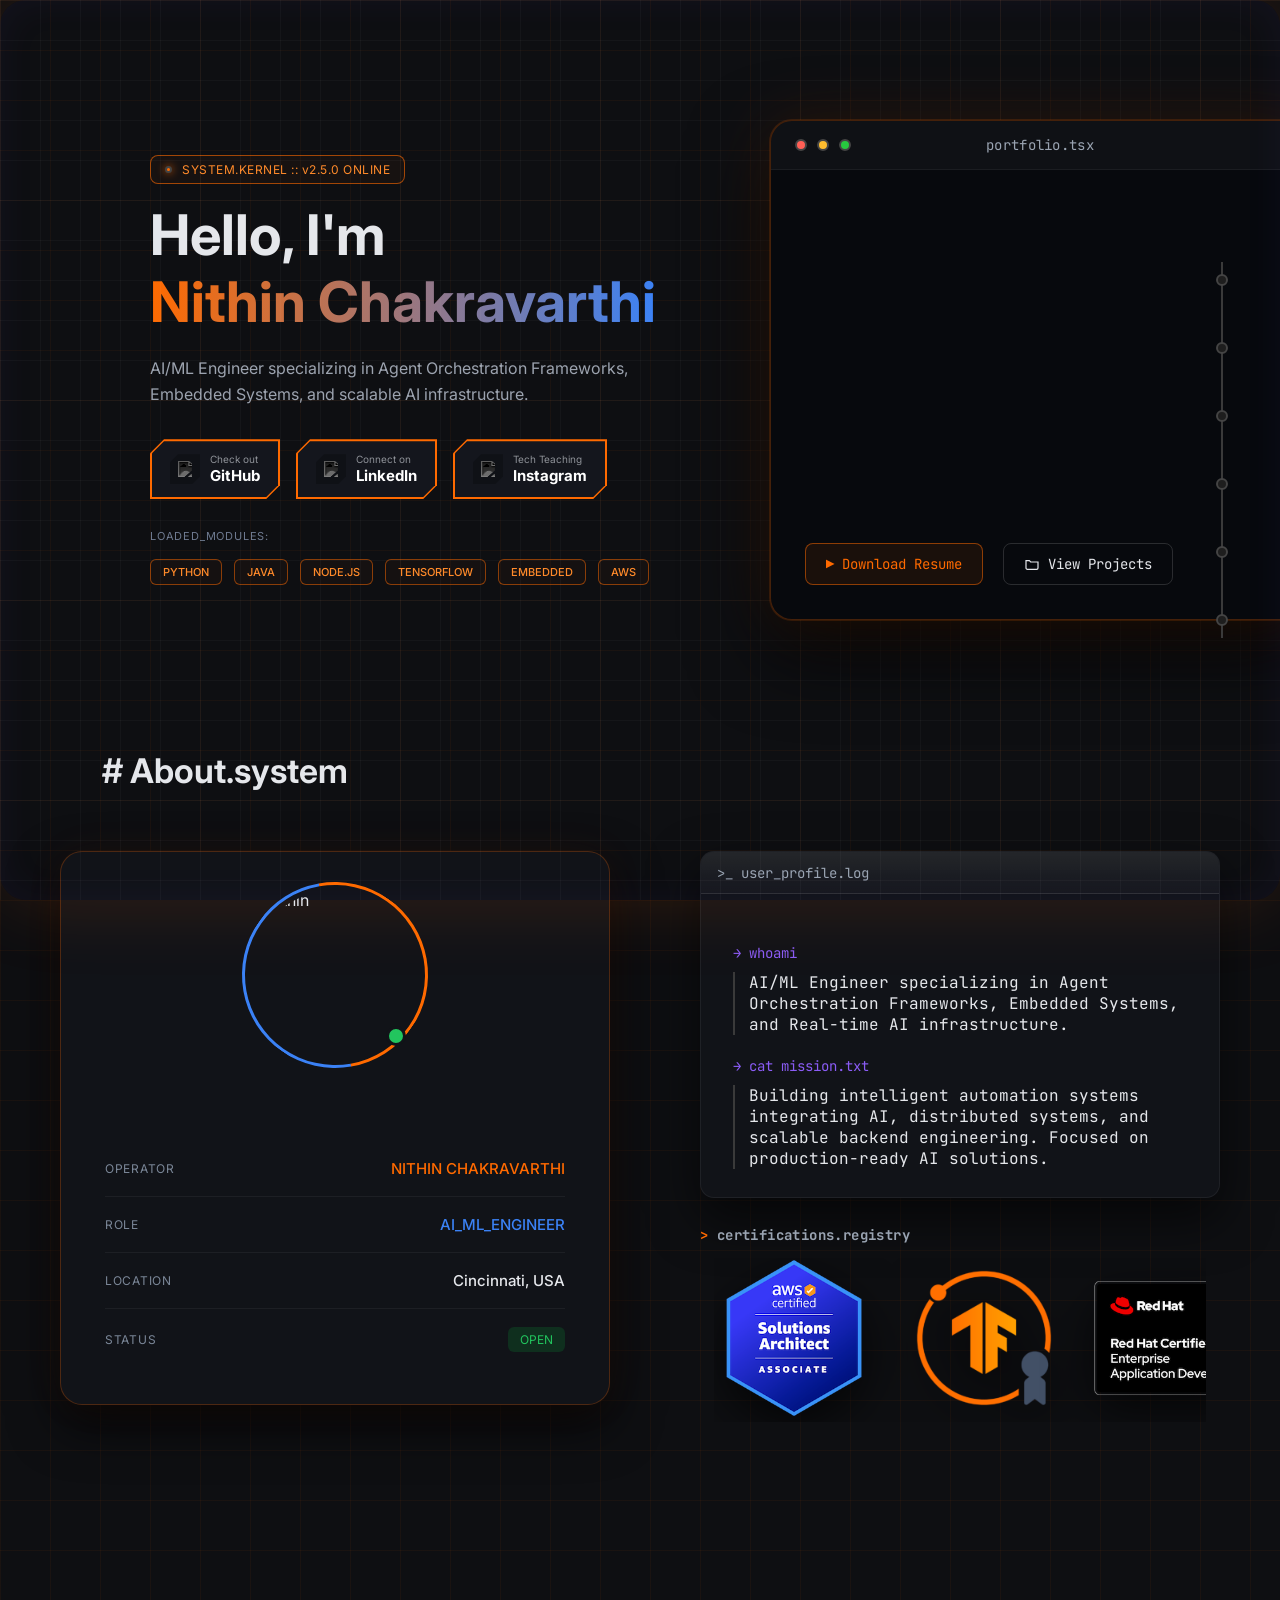
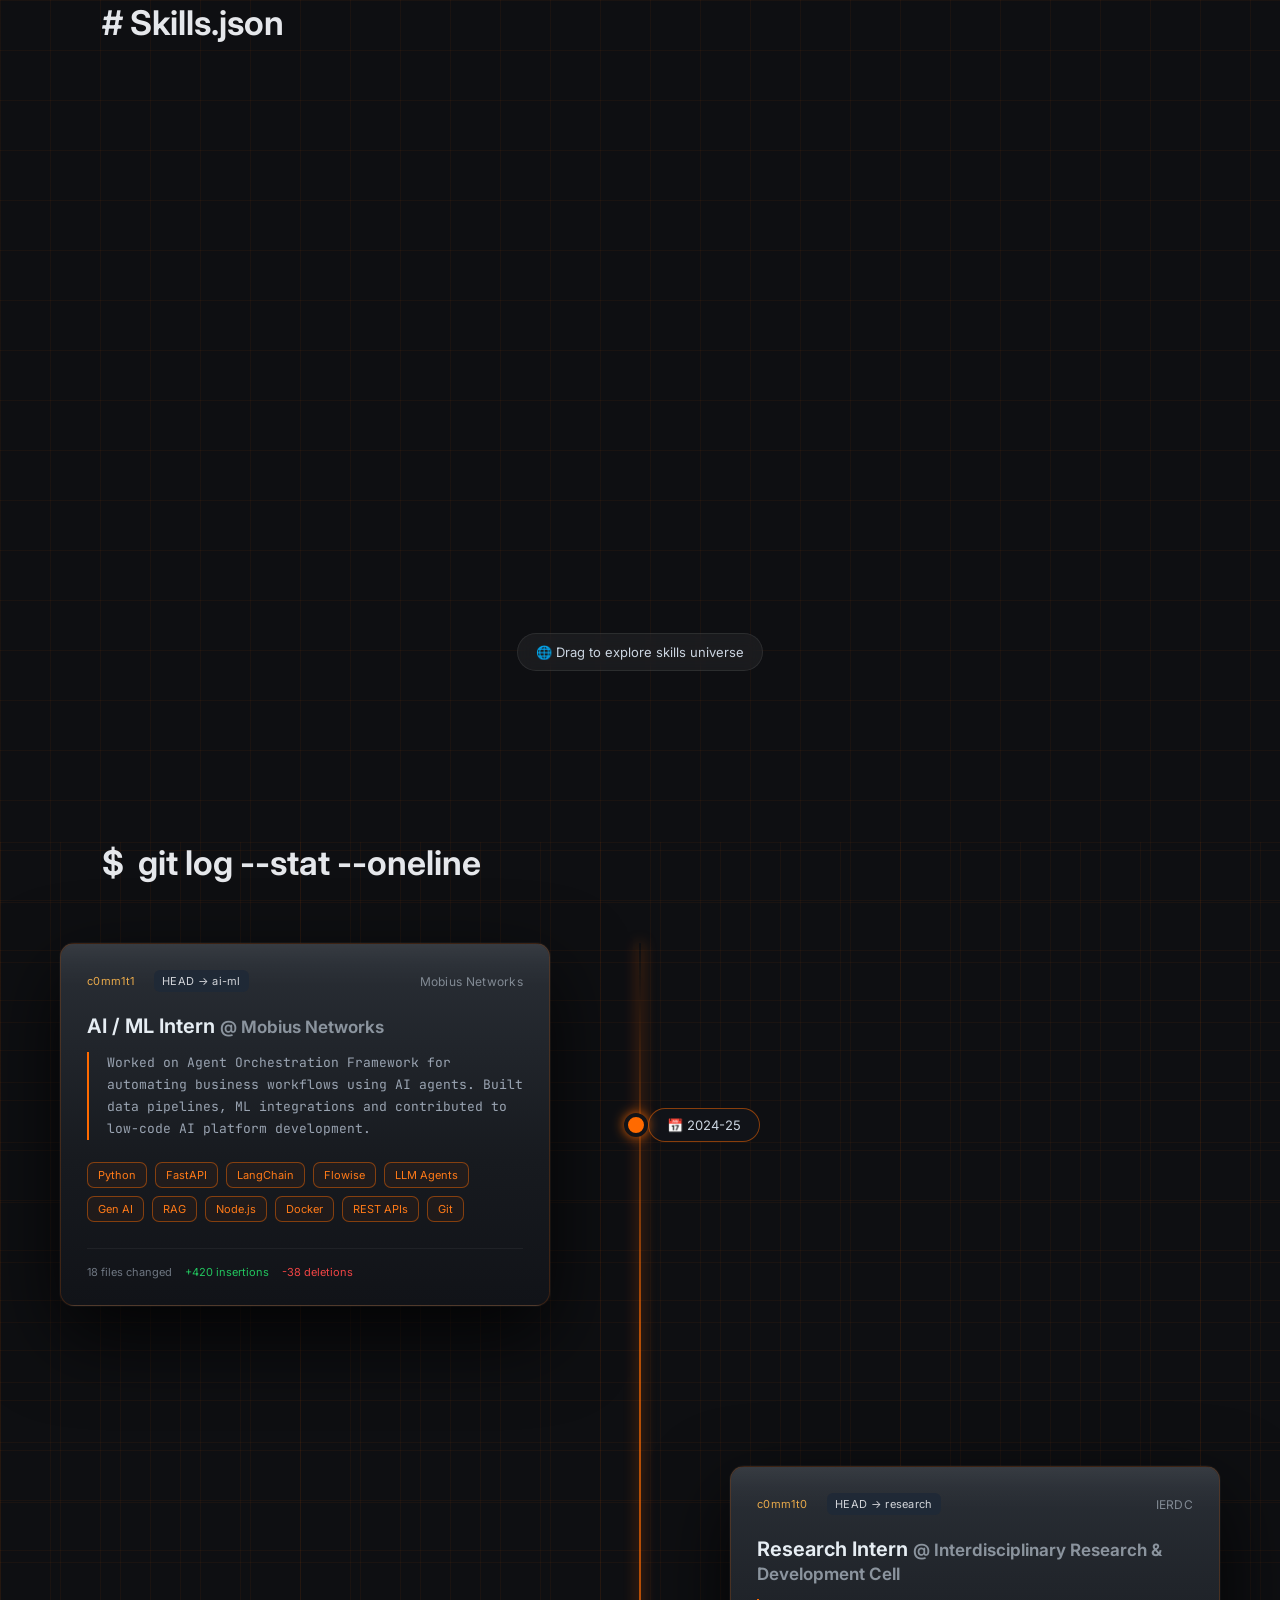
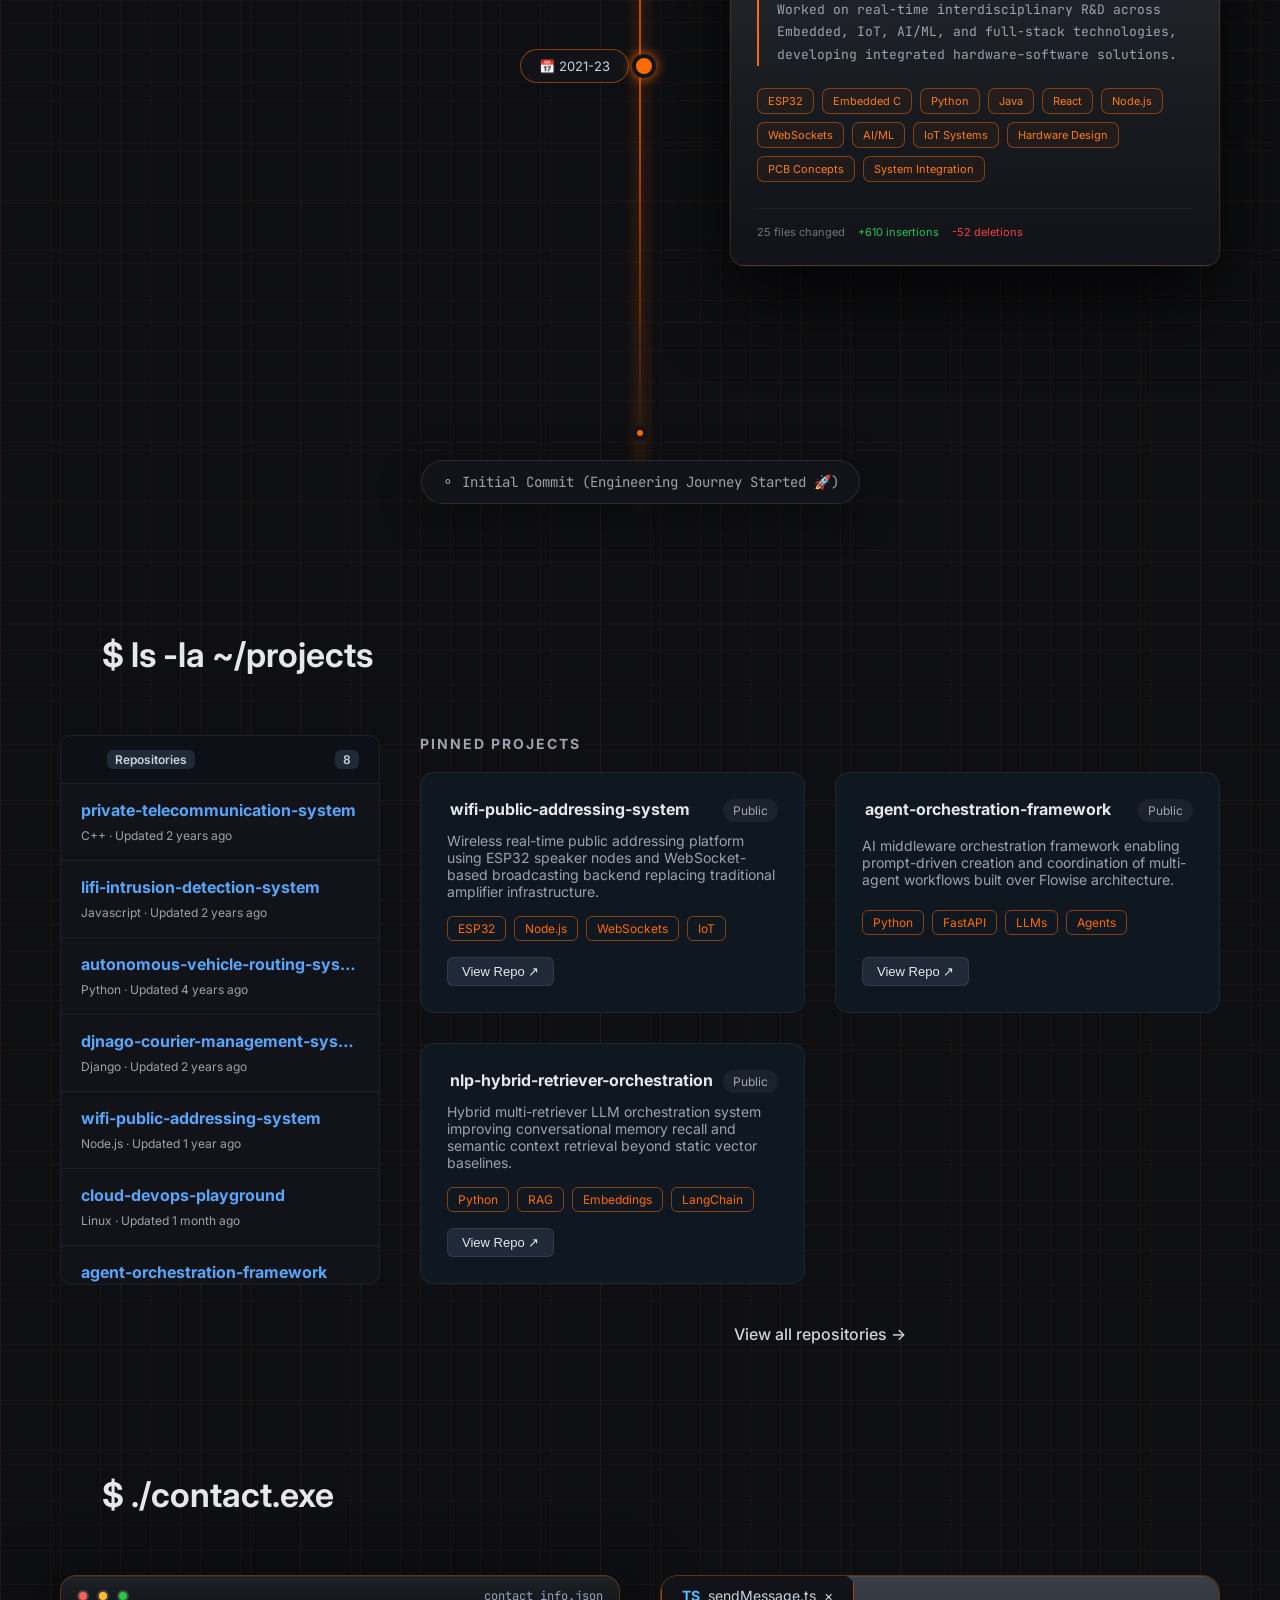
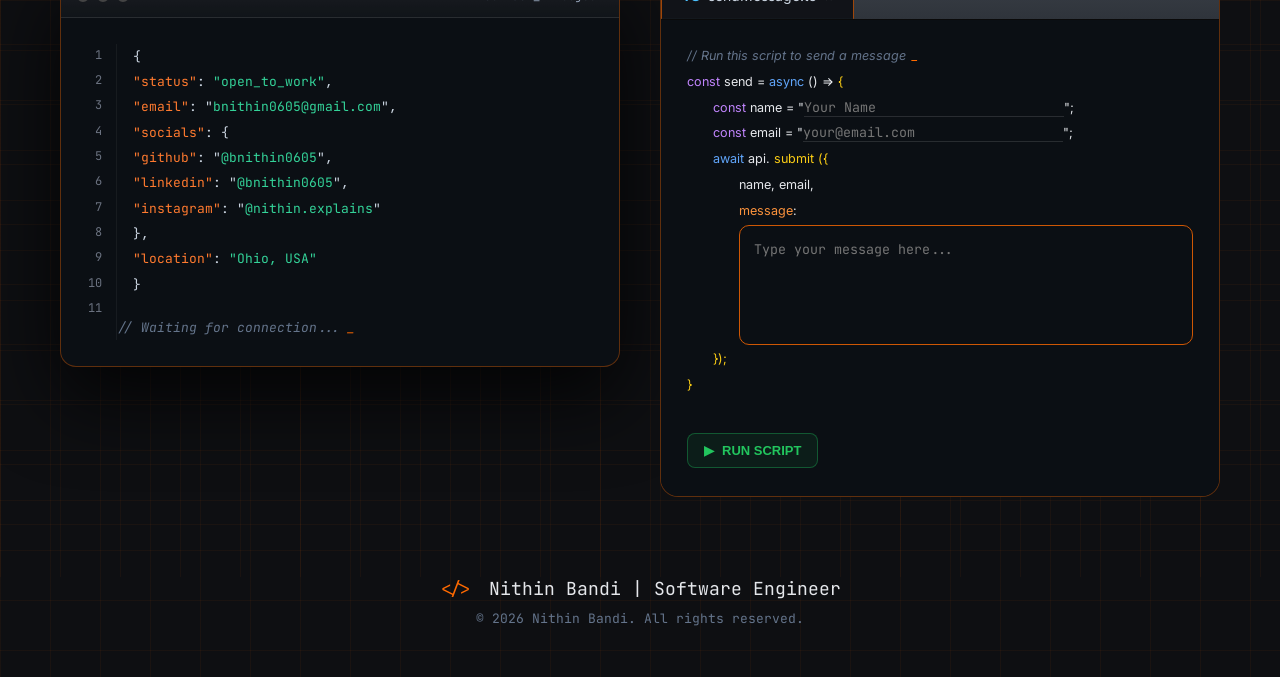
==== commit 667d3112: "Update index.html" ====
--- a/index.html
+++ b/index.html
@@ -2,7 +2,7 @@
 <html lang="en">
 <head>
 <meta charset="UTF-8">
-<meta name="viewport" content="width=1200, initial-scale=0.3">
+<meta name="viewport" content="width=device-width, initial-scale=1.0">
 <link rel="icon" type="image/jpeg" href="assets/profile.jpeg">
 <title>Nithin Chakravarthi | Portfolio</title>
 
@@ -163,7 +163,7 @@
         <div class="avatar-wrapper">
           <div class="avatar">
             <span class="arc arc-orange"></span>
-            <img src="assets/profile.jpeg" alt="Nithin">
+            <img src="assets/p2.jpg" alt="Nithin">
           </div>
         </div>
 
@@ -212,6 +212,12 @@
           </div>
         </div>
 
+<div class="about-cert-block">
+
+<h3 class="about-subheading">
+certifications.registry
+</h3>
+
 <div class="cert-carousel">
 
 <button class="cert-arrow left">
@@ -253,7 +259,7 @@
 </button>
 
 </div>
-
+</div>
   </div>
 
 </section>
@@ -931,12 +937,11 @@
 
 const scene = new THREE.Scene();
 
-const DESIGN_WIDTH = 1200;
-const DESIGN_HEIGHT = 900;
+
 
 const camera = new THREE.PerspectiveCamera(
 60,
-DESIGN_WIDTH / DESIGN_HEIGHT,
+container.clientWidth / 520,
 0.1,
 1000
 );
@@ -945,12 +950,84 @@
 antialias:true,
 alpha:true
 });
-renderer.setSize(DESIGN_WIDTH, DESIGN_HEIGHT);
+renderer.setSize(container.clientWidth, 520);
 renderer.setPixelRatio(Math.min(window.devicePixelRatio,2));
 renderer.outputColorSpace = THREE.SRGBColorSpace;
 renderer.setClearColor(0x000000,0);
 
 container.appendChild(renderer.domElement);
+
+function getLayout(){
+
+const width = container.clientWidth;
+
+let radius;
+let cameraZ;
+
+if(width < 480){
+
+radius = 2.3;
+cameraZ = 9.8;
+
+}
+else if(width < 900){
+
+radius = 2.5;
+cameraZ = 9.2;
+
+}
+else{
+
+radius = 2.4;     // ⭐ smaller laptop globe
+cameraZ = 9;
+
+}
+
+return { radius , cameraZ };
+
+}
+
+let layout = getLayout();
+let RADIUS = layout.radius;
+camera.position.z = layout.cameraZ;
+
+const globeGroup = new THREE.Group();
+scene.add(globeGroup);
+
+function resizeGlobe(){
+
+const width = container.clientWidth;
+const height = window.innerWidth < 768 ? 460 : 620;
+
+renderer.setSize(width, height);
+
+camera.aspect = width / height;
+camera.updateProjectionMatrix();
+
+if(width < 480){
+
+RADIUS = 2.8;
+camera.position.z = 10;
+
+}
+else if(width < 900){
+
+RADIUS = 2.6;
+camera.position.z = 9.5;
+
+}
+else{
+
+RADIUS = 3.2;
+camera.position.z = 9;
+
+}
+
+
+}
+
+resizeGlobe();
+window.addEventListener("resize", resizeGlobe);
 //////////////////////////////////////////////////////////////
 // GLOW TEXTURE
 //////////////////////////////////////////////////////////////
@@ -1015,48 +1092,16 @@
 // RESPONSIVE
 //////////////////////////////////////////////////////////////
 
-function getLayout(){
-
-const width = DESIGN_WIDTH;
-const height = DESIGN_HEIGHT;
-
-let radius;
-let cameraZ;
-
-if(width<=420){
-radius = width*0.0032;
-cameraZ = 8;
-}
-else if(width<768){
-radius = width*0.0036;
-cameraZ = 7.8;
-}
-else if(width<1024){
-radius = Math.min(width,height)*0.0028;
-cameraZ = 7.6;
-}
-else{
-radius = Math.min(width,height)*0.0032;
-cameraZ = 8.2;
-}
-
-radius = Math.min(radius,2.2);
-
-return{radius,cameraZ};
-
-}
-
-let layout = getLayout();
-let RADIUS = layout.radius;
-camera.position.z = layout.cameraZ;
+
+
+
 
 
 //////////////////////////////////////////////////////////////
 // GLOBE GROUP
 //////////////////////////////////////////////////////////////
 
-const globeGroup = new THREE.Group();
-scene.add(globeGroup);
+
 
 let iconSprites = [];
 
@@ -1176,11 +1221,14 @@
 
 ctx.clearRect(0,0,256,64);
 
-ctx.font="600 20px Inter, Arial, sans-serif";
+ctx.font = "800 26px Inter, Arial, sans-serif";
 ctx.fillStyle=color;
 ctx.textAlign="center";
 
 ctx.fillText(text,128,40);
+ctx.strokeStyle = "rgba(0,0,0,0.6)";
+ctx.lineWidth = 4;
+ctx.strokeText(text,192,60);
 
 return new THREE.CanvasTexture(canvas);
 
@@ -1321,6 +1369,41 @@
 document.addEventListener("mousedown",e=>startDrag(e.clientX,e.clientY));
 document.addEventListener("mousemove",e=>moveDrag(e.clientX,e.clientY));
 document.addEventListener("mouseup",endDrag);
+
+//////////////////////////////////////////////////////////////
+// TOUCH SUPPORT
+//////////////////////////////////////////////////////////////
+
+document.addEventListener("touchstart", e => {
+
+const rect = renderer.domElement.getBoundingClientRect();
+const t = e.touches[0];
+
+const insideGlobe =
+t.clientX >= rect.left &&
+t.clientX <= rect.right &&
+t.clientY >= rect.top &&
+t.clientY <= rect.bottom;
+
+if(!insideGlobe) return;
+
+startDrag(t.clientX , t.clientY);
+
+}, { passive:true });
+
+document.addEventListener("touchmove", e => {
+
+if(!isDragging) return;
+
+const t = e.touches[0];
+
+moveDrag(t.clientX , t.clientY);
+
+e.preventDefault();   // ⭐ scroll blocked ONLY during drag
+
+}, { passive:false });
+
+document.addEventListener("touchend", endDrag);
 
 //////////////////////////////////////////////////////////////
 // ANIMATION
@@ -1542,32 +1625,52 @@
 });
 
 // carasouel
+// ================= CERT CAROUSEL =================
+
 const track = document.querySelector('.cert-track');
-const step = 170; // 138 badge + 32 gap
+const badges = document.querySelectorAll('.cert-badge');
+
+function getStep(){
+
+const badgeWidth = badges[0].offsetWidth;
+const gap = 28;
+
+return badgeWidth + gap;
+
+}
 
 function moveRight(){
 
-track.style.transition = '.5s cubic-bezier(.22,.61,.36,1)';
+const step = getStep();
+
+track.style.transition = '.45s cubic-bezier(.22,.61,.36,1)';
 track.style.transform = `translateX(-${step}px)`;
 
 setTimeout(()=>{
+
 track.appendChild(track.firstElementChild);
-track.style.transition = 'none';
-track.style.transform = 'translateX(0)';
-},500);
+
+track.style.transition='none';
+track.style.transform='translateX(0)';
+
+},450);
 
 }
 
 function moveLeft(){
 
-track.insertBefore(track.lastElementChild, track.firstElementChild);
-
-track.style.transition = 'none';
-track.style.transform = `translateX(-${step}px)`;
+const step = getStep();
+
+track.insertBefore(track.lastElementChild , track.firstElementChild);
+
+track.style.transition='none';
+track.style.transform=`translateX(-${step}px)`;
 
 requestAnimationFrame(()=>{
-track.style.transition = '.5s cubic-bezier(.22,.61,.36,1)';
-track.style.transform = 'translateX(0)';
+
+track.style.transition='.45s cubic-bezier(.22,.61,.36,1)';
+track.style.transform='translateX(0)';
+
 });
 
 }
@@ -1575,6 +1678,33 @@
 document.querySelector('.cert-arrow.right').onclick = moveRight;
 document.querySelector('.cert-arrow.left').onclick = moveLeft;
 
+let startX = 0;
+let endX = 0;
+
+const viewport = document.querySelector('.cert-viewport');
+
+viewport.addEventListener('touchstart', (e)=>{
+startX = e.touches[0].clientX;
+});
+
+viewport.addEventListener('touchmove', (e)=>{
+endX = e.touches[0].clientX;
+});
+
+viewport.addEventListener('touchend', ()=>{
+
+const diff = startX - endX;
+
+if(Math.abs(diff) < 40) return;   // ignore small touches
+
+if(diff > 0){
+moveRight();   // swipe left → go next
+}else{
+moveLeft();    // swipe right → go prev
+}
+
+});
+
 </script>
 
 </body>
--- a/index.css
+++ b/index.css
@@ -1,4 +1,4 @@
-<<<<<<< HEAD
+
 :root{
   --bg:#0e0f12;
   --card:#0f1116;
@@ -32,10 +32,10 @@
 }
 
 .container{
-  max-width:1200px;
-  width:min(1200px, 90%);
-  margin-left:clamp(20px, 8vw, 130px);
-  margin-right:auto;
+max-width:1200px;
+width:100%;
+margin:0 auto;
+padding:0 20px;
 }
 a{
 color:inherit;
@@ -512,10 +512,11 @@
 /* layout */
 
 .about-content{
-  display:flex;
-  gap:110px;
-  align-items:flex-start;   /* VERY IMPORTANT */
-}
+display:flex;
+gap:90px;              /* ⭐ slightly tighter */
+align-items:flex-start;
+}
+
 
 /* ================= PROFILE CARD ================= */
 
@@ -665,11 +666,12 @@
 /* ================= RIGHT ================= */
 
 .about-right{
-  flex:1;
-  align-self:flex-start;  
-   /* ⭐ THIS IS THE MAGIC */
-   max-width:520px;
-   display:block;
+flex:1;
+max-width:520px;
+
+display:flex;          /* ⭐ IMPORTANT */
+flex-direction:column;
+gap:28px;              /* ⭐ controls rhythm */
 }
 
 /* terminal */
@@ -685,8 +687,7 @@
   box-shadow:0 20px 50px rgba(0,0,0,.6);
 
   font-family:'JetBrains Mono', monospace;
-  margin-top : 15px;
-  margin-bottom:50px;
+
 }
 .terminal-header{
   background:#2a2c30;
@@ -715,70 +716,98 @@
 
 /* ================= CERT CAROUSEL ================= */
 
-/* ===== CERT FLOAT CAROUSEL FINAL ===== */
-
 .cert-carousel{
 display:flex;
 align-items:center;
-gap:20px;
-}
-
-/* this creates 2.75 visible effect */
-
+gap:14px;
+}
 .cert-viewport{
-width:390px;
+width:500px;
 overflow:hidden;
 }
-
-/* track */
-
 .cert-track{
 display:flex;
-gap:32px;
-align-items:center;
-transition:.55s cubic-bezier(.22,.61,.36,1);
-}
-
-/* badge */
+gap:30px;
+width:max-content;   /* ⭐ THIS is the real fix */
+}
 
 .cert-badge{
-width:138px;
-height:138px;
+width:160px;
+height:160px;
+flex-shrink:0;
 object-fit:contain;
-cursor:pointer;
 transition:.25s;
-filter:drop-shadow(0 18px 26px rgba(0,0,0,.7));
-}
-
-/* subtle shape glow */
+filter:drop-shadow(0 16px 24px rgba(0,0,0,.7));
+}
 
 .cert-badge:hover{
+
 filter:
-drop-shadow(0 0 14px rgba(255,106,0,.55))
-drop-shadow(0 20px 30px rgba(0,0,0,.8));
-}
-
-/* arrows */
-
+drop-shadow(0 0 6px rgba(255,106,0,.45))
+drop-shadow(0 0 12px rgba(255,106,0,.28))
+drop-shadow(0 16px 24px rgba(0,0,0,.75));
+
+}
 .cert-arrow{
 background:none;
 border:none;
+padding:0;
 cursor:pointer;
-padding:10px;          /* bigger click area */
-color:#ff6a00;         /* ⭐ THIS controls lucide stroke */
+
+display:flex;
+align-items:center;
+justify-content:center;
 }
 
 .cert-arrow svg{
-width:36px;
-height:36px;
-stroke-width:3.2;
-stroke:#ff6a00 !important;   /* ⭐ FORCE */
-fill:none;
+width:34px;
+height:34px;
+stroke:#ff6a00;
+stroke-width:3;
+transition:.25s;
 }
 
 .cert-arrow:hover svg{
-filter:drop-shadow(0 0 8px rgba(255,106,0,.9));
+filter:drop-shadow(0 0 6px rgba(255,106,0,.7));
 transform:scale(1.15);
+}
+
+.about-cert-block{
+display:flex;
+flex-direction:column;
+gap:14px;          /* ⭐ tighter professional rhythm */
+}
+
+.about-subheading{
+  font-family:'JetBrains Mono', monospace;
+  font-size:14px;
+  color:#9aa4b2;
+letter-spacing:.4px;
+}
+
+.about-subheading::before{
+content:"> ";
+color:#ff6a00;
+}
+
+
+/* 📱 MOBILE */
+
+@media (max-width:900px){
+
+.cert-carousel{
+width:100%;
+}
+
+.cert-viewport{
+width:80vw;
+}
+
+.cert-badge{
+width:140px;
+height:140px;
+}
+
 }
 
 
@@ -2238,2245 +2267,184 @@
 .str{ color:#34d399; }
 .com{ color:#9aa4b2; }
 .tag{ color:#d1d5db; }
-=======
-:root{
-  --bg:#0e0f12;
-  --card:#0f1116;
-  --border:#ff6a00;
-  --text:#e5e7eb;
-  --muted:#9ca3af;
-  --blue:#3b82f6;
-  --green:#16a34a;
-  --purple:#8b5cf6;
-}
-
-*{
-  margin:0;
-  padding:0;
-  box-sizing:border-box;
-}
-
-body{
-  background:#0e0f12;
- overflow-x:hidden;
-overflow-y:auto;
-  font-family:'Inter',sans-serif;
-  background:var(--bg);
-  color:var(--text);
-  scroll-behavior:smooth;
-
-  background-image:
-    linear-gradient(rgba(255,106,0,0.05) 1px, transparent 1px),
-    linear-gradient(90deg, rgba(255,106,0,0.05) 1px, transparent 1px);
-  background-size:50px 50px;
-}
-
-.container{
-  max-width:1200px;
-  width:min(1200px, 90%);
-  margin-left:clamp(20px, 8vw, 130px);
-  margin-right:auto;
-}
-a{
-color:inherit;
-text-decoration:none;
-}
-
-a:hover{
-color:inherit;
-text-decoration:none;
-}
-
-a:visited{
-color:inherit;
-}
-
-a:active{
-color:inherit;
-}
-
-
-/* ================= HERO CODE WINDOW ================= */
+
+
+/* ================= MOBILE ================= */
+
+@media (max-width:900px){
+
+.hero-content{
+flex-direction:column;
+margin-left:0;
+gap:50px;
+}
+
+.hero-left{
+max-width:100%;
+text-align:center;
+}
+
+.hero-cta{
+justify-content:center;
+flex-wrap:wrap;
+}
 
 .code-window{
-
-width:540px;
-height:500px;          /* ⭐ trial value */
-
-background:#07090d;
-
-border-radius:22px;
-border:1px solid rgba(255,106,0,.25);
-
-box-shadow:
-0 0 0 1px rgba(255,106,0,.15),
-0 0 60px rgba(255,106,0,.12),
-0 30px 80px rgba(0,0,0,.85);
-
-display:flex;
-flex-direction:column;
-
-overflow:hidden;       /* ⭐ VERY IMPORTANT */
-
-position:relative;
-}
-
-/* subtle aura around box */
-
-.code-window::before{
-content:"";
-position:absolute;
-inset:-40px;
-
-background:radial-gradient(
-circle,
-rgba(255,106,0,.18) 0%,
-rgba(255,106,0,.07) 40%,
-transparent 70%
-);
-
-filter:blur(45px);
-z-index:-1;
-}
-
-/* HEADER */
-
-.window-header{
-
-display:flex;
-align-items:center;
-
-padding:18px 24px;
-
-background:rgba(255,255,255,.03);
-border-bottom:1px solid rgba(255,255,255,.05);
-
-position:relative;
-}
-
-.window-dots{
-display:flex;
-gap:10px;
-}
-
-.window-header .dot{
-width:12px;
-height:12px;
-border-radius:50%;
-}
-
-.dot.red{background:#ff5f56;}
-.dot.yellow{background:#ffbd2e;}
-.dot.green{background:#27c93f;}
-
-.file-name{
-position:absolute;
-left:50%;
-transform:translateX(-50%);
-font-family:'JetBrains Mono';
-font-size:14px;
-color:#9aa4b2;
-letter-spacing:.3px;
-}
-
-/* ===== HERO TERMINAL CTA BUTTONS ===== */
-
-/* ===== TERMINAL CHIP CTA ===== */
-
-.hero-cta{
-display:flex;
-gap:16px;
-margin-top:32px;
-flex-wrap:nowrap;          /* keep side-by-side on laptop */
-align-items:center;
-position:relative;
-z-index:2;
-}
-
-/* OUTER BORDER SHELL */
-
-.terminal-chip{
-flex:0 0 auto;             /* prevents stretching */
-padding:2px;
-background:#ff6a00;
-text-decoration:none;
-display:inline-block;
-clip-path: polygon(
-14px 0,
-100% 0,
-100% calc(100% - 14px),
-calc(100% - 14px) 100%,
-0 100%,
-0 14px
-);
-transition:.25s;
-}
-
-/* INNER PANEL */
-.terminal-chip-inner{
-display:flex;
-align-items:center;
-gap:10px;
-padding:12px 18px;
-background:#14161d;
-color:#d1d5db;
-clip-path: polygon(
-12px 0,
-100% 0,
-100% calc(100% - 12px),
-calc(100% - 12px) 100%,
-0 100%,
-0 12px
-);
-}
-
-/* ICON */
-
-.chip-icon{
-
-width:30px;
-height:30px;
-background:#0f1116;
-display:flex;
-align-items:center;
-justify-content:center;
-clip-path: polygon(
-8px 0,
-100% 0,
-100% calc(100% - 8px),
-calc(100% - 8px) 100%,
-0 100%,
-0 8px
-);
-
-}
-
-.chip-icon img{
-width:14px;
-filter:invert(1)grayscale(1);
-}
-
-/* TEXT */
-
-.chip-text span{
-font-size:10px;
-opacity:.65;
-display:block;
-}
-
-.chip-text b{
-font-size:15px;
-color:white;
-}
-
-/* HOVER */
-
-
-.chip-wrap{
-position:relative;
-display:inline-block;
-}
-
-.chip-wrap::before{
-content:"";
-position:absolute;
-top:50%;
-left:50%;
-width:160px;
-height:160px;
-transform:translate(-50%,-50%);
-background:radial-gradient(
-circle,
-rgba(255,106,0,.35) 0%,
-rgba(255,106,0,.15) 40%,
-transparent 70%
-);
-filter:blur(30px);
-opacity:0;
-transition:.3s;
-pointer-events:none;
-}
-
-.chip-wrap:hover::before{
-opacity:1;
-}
-
-
-/* CODE AREA */
+width:100%;
+height:520px;     /* ⭐ fixed mobile height */
+overflow:hidden;
+}
 
 .code-window pre{
+
 flex:1;
-min-height:0;      /* ⭐ VERY VERY IMPORTANT */
+
+min-height:0;
+min-width:0;        /* ⭐ REAL FIX */
+
 padding:28px 34px;
+
 font-family:'JetBrains Mono';
 font-size:15px;
 line-height:1.85;
+
 white-space:pre;
+overflow-x:auto;
+overflow-y:hidden;
+
 margin:0;
-overflow:hidden;   /* keep */
-}
-
-/* BUTTON AREA */
-
-.code-buttons{
-display:flex;
-gap:20px;
-flex-shrink:0;
-padding:26px 34px 34px 34px;
-}
-
-
-/* PRIMARY */
-
-.download-btn:active{
-transform:scale(.96);
-}
-
-.run-btn{
-display:flex;
-align-items:center;
-gap:8px;                 /* ⭐ tighter */
-padding:11px 20px;       /* ⭐ smaller */
-border-radius:8px;
-font-family:'JetBrains Mono';
-font-size:14px;          /* ⭐ smaller text */
-cursor:pointer;
-transition:.18s ease;
-background:rgba(255,106,0,.08);
-border:1px solid rgba(255,106,0,.5);
-color:#ff6a00;
-}
-
-
-.run-btn:hover{
-background:rgba(255,106,0,.14);
-}
-
-
-/* SECONDARY */
-
-.view-btn{
-display:flex;
-align-items:center;
-gap:8px;
-background:transparent;
-border:1px solid rgba(255,255,255,.14);
-color:#e5e7eb;
-padding:11px 20px;
-border-radius:8px;
-font-family:'JetBrains Mono';
-font-size:14px;
-cursor:pointer;
-transition:.18s ease;
-}
-
-
-.view-btn:hover span{
-color:#e5e7eb;
-}
-
-.view-btn:hover{
-color:#ff6a00;
-border-color:rgba(255,106,0,.6);
-background:rgba(255,106,0,.06);
-}
-
-.home{
-  padding:120px 0;
-}
-
-.system-status{
-display:inline-flex;
-align-items:center;
-gap:10px;
-font-size:12px;
-letter-spacing:.5px;
-padding:6px 14px;
-border:1px solid rgba(255,106,0,.6);
-border-radius:8px;
-background:rgba(255,106,0,.04);
-color:#ff8a2a;
-margin-bottom:18px;
-}
-
-/* DOT */
-
-.system-status .dot{
-width:7px;
-height:7px;
-background:#ff6a00;
-border-radius:50%;
-box-shadow:0 0 8px rgba(255,106,0,.8);
-}
-
-.hero-content{
-  display:flex;
-  justify-content:space-between;
-  align-items:center;
-  gap : 60px;
-  margin-left:130px;     /* ⭐ push content left */
-margin-right:auto;
-}
-
-.hero-left{
-  max-width:600px;
-  
+
 }
 
 h1{
-  font-size:56px;
-  line-height:1.2;
-  margin-bottom:20px;
-  white-space:nowrap;
-}
-
-@media (max-width:1100px){
-.hero-title{
+font-size:38px;
 white-space:normal;
 }
-}
-
-.gradient-text{
-  background:linear-gradient(90deg,#ff6a00,#3b82f6);
-  -webkit-background-clip:text;
-  -webkit-text-fill-color:transparent;
-}
-
-.hero-description{
-  color:var(--muted);
-  margin-bottom:30px;
-  line-height:1.6;
-}
-
-.hero-buttons{
-  display:flex;
-  gap:20px;
-  margin-bottom:30px;
-}
-
-.btn{
-  padding:12px 24px;
-  border-radius:8px;
-  text-decoration:none;
-  font-weight:500;
-}
-
-.btn.primary{
-  background:var(--border);
-  color:#fff;
-}
-
-.btn.secondary{
-  border:1px solid var(--border);
-  color:var(--border);
-}
-
-.loaded-modules{
-display:flex;
-align-items:center;
-gap:16px;
-margin-top:30px;
-flex-wrap:wrap;
-}
-
-/* LABEL */
-
-.loaded-modules > span{
-font-size:11px;
-color:#6f7b91;
-letter-spacing:.8px;
-white-space:nowrap;
-}
-
-/* TAG ROW */
-
-.tags{
-display:flex;
+
+}
+
+@media (max-width:900px){
+
+.about-content{
+flex-direction:column;
+gap:60px;
+}
+
+.profile-card{
+width:100%;
+}
+
+.about-right{
+max-width:100%;
+}
+
+}
+
+@media (max-width:900px){
+
+.skills-section{
+height:auto;
+min-height:auto;
+padding-bottom:40px;
+}
+
+.globe-stage{
+height:420px;
+}
+
+
+
+}
+
+@media (max-width:900px){
+
+.hero-cta{
 gap:12px;
-flex-wrap:wrap;
-}
-
-/* TOKEN CHIP */
-
-.tags span{
-
-font-size:11px;              /* reduced */
-font-weight:500;
-padding:5px 12px;            /* tighter */
-color:#ff8a2a;               /* ORANGE TEXT */
-border:1px solid rgba(255,106,0,.5);
-border-radius:6px;
-background:rgba(255,106,0,.03);
-transition:.15s ease;
-}
-
-/* VERY LIGHT HOVER */
-
-.tags span:hover{
-background:rgba(255,106,0,.08);
-border-color:#ff6a00;
-}
-
-
-.window-header{
-  color:var(--muted);
-  margin-bottom:10px;
-}
-
-/* ================= ABOUT ================= */
-
-.about{
-padding:10px 0 120px 0;
-}
-
-.section-title{
-  display:flex;
-  align-items:center;
-  gap:14px;
-
-  font-size:34px;
-  font-weight:650;
-  margin-bottom:60px;
-}
-
-.title-icon{
-  width:28px;
-  height:28px;
-  color:var(--border);
-  stroke-width:2.2;
-  transform:translateY(2px);   /* visual alignment */
-}
-
-
-
-/* layout */
-
-.about-content{
-  display:flex;
-  gap:110px;
-  align-items:flex-start;   /* VERY IMPORTANT */
-}
-
-/* ================= PROFILE CARD ================= */
-
-.profile-card{
-  width:560px;
-  background:#111318;
-  border-radius:22px;
-  padding:38px 44px 34px;   /* ⭐ reduced */
-  border:1px solid rgba(255,106,0,.25);
-  box-shadow:
-    0 0 40px rgba(255,106,0,.06),
-    0 20px 50px rgba(0,0,0,.7);
-}
-
-/* neon glow */
-
-.card-glow{
-  position:absolute;
-  inset:0;
-  border-radius:26px;
-  pointer-events:none;
-  box-shadow:
-      0 0 80px rgba(255,106,0,.15),
-      inset 0 0 40px rgba(124,92,255,.06);
-}
-
-/* avatar */
-
-.avatar-wrapper{
-  display:flex;
-  justify-content:center;
-  margin-bottom:55px;
-}
-
-.avatar{
-  width:170px;
-  height:170px;
-  border-radius:50%;
-  position:relative;
-  margin:auto;
-  margin-bottom:26px;
-}
-
-.avatar img{
-  width:100%;
-  height:100%;
-  object-fit:cover;
-  border-radius:50%;
-  display:block;
-}
-
-/* orange arc */
-
-.arc-orange{
-  position:absolute;
-  inset:-8px;
-  border-radius:50%;
-  border:3px solid transparent;
-  border-top-color:#ff6a00;
-  border-right-color:#ff6a00;
-  transform:rotate(35deg);
-}
-.avatar::before{
-  content:"";
-  position:absolute;
-  inset:-8px;
-  border-radius:50%;
-  border:3px solid transparent;
-  border-bottom-color:#3b82f6;
-  border-left-color:#3b82f6;
-  transform:rotate(35deg);
-}
-
-/* blue arc */
-
-.avatar::after{
-  content:"";
-  position:absolute;
-
-  right:14px;
-  bottom:14px;
-
-  width:14px;
-  height:14px;
-
-  background:#22c55e;
-  border-radius:50%;
-
-  border:3px solid #111318;
-
-  animation:onlineGlow 2s infinite ease-out;
-
-}
-
-
-@keyframes onlineGlow{
-
-  0%{
-    box-shadow:0 0 0px rgba(34,197,94,.7);
-  }
-
-  60%{
-    box-shadow:0 0 14px rgba(34,197,94,.9);
-  }
-
-  100%{
-    box-shadow:0 0 0px rgba(34,197,94,0);
-  }
-
-}
-/* info rows */
-
-.info-row{
-  display:flex;
-  justify-content:space-between;
-  align-items:center;
-  padding:18px 0;
-
-  border-bottom:1px solid rgba(255,255,255,.05);
-}
-
-.info-row:last-child{
-  border-bottom:none;
-}
-
-.label{
-  color:#7b8798;
-  font-size:12px;
-  letter-spacing:.7px;
-}
-
-.value{
-  font-size:15px;
-  font-weight:500;
-}
-
-.value.orange{ color:#ff6a00; }
-.value.blue{ color:#3b82f6; }
-
-.status{
-  background:#0f2f1e;
-  color:#22c55e;
-  padding:5px 12px;
-  border-radius:6px;
-  font-size:12px;
-}
-/* ================= RIGHT ================= */
-
-.about-right{
-  flex:1;
-  align-self:flex-start;  
-   /* ⭐ THIS IS THE MAGIC */
-   max-width:520px;
-   display:block;
-}
-
-/* terminal */
-
-
-.terminal{
-  background:#111318;
-  border-radius:14px;
-  border:1px solid rgba(255,255,255,.06);
-
-  overflow:hidden;
-
-  box-shadow:0 20px 50px rgba(0,0,0,.6);
-
-  font-family:'JetBrains Mono', monospace;
-  margin-top : 15px;
-  margin-bottom:50px;
-}
-.terminal-header{
-  background:#2a2c30;
-  padding:14px 22px;
-
-  font-size:14px;
-  color:#9aa4b2;
-
-  border-bottom:1px solid rgba(255,255,255,.05);
-}
-
-.terminal-body{
-  padding:28px 32px;
-}
-.command{
-  color:var(--purple);
-  margin-top:22px;
-  font-size:14px;
-}
-
-.output{
-  border-left:2px solid #3a3a3a;
-  padding-left:14px;
-  margin-top:10px;
-}
-
-/* ================= CERT CAROUSEL ================= */
-
-/* ===== CERT FLOAT CAROUSEL FINAL ===== */
-
-.cert-carousel{
-display:flex;
-align-items:center;
-gap:20px;
-}
-
-/* this creates 2.75 visible effect */
-
-.cert-viewport{
-width:390px;
-overflow:hidden;
-}
-
-/* track */
-
-.cert-track{
-display:flex;
-gap:32px;
-align-items:center;
-transition:.55s cubic-bezier(.22,.61,.36,1);
-}
-
-/* badge */
-
-.cert-badge{
-width:138px;
-height:138px;
-object-fit:contain;
-cursor:pointer;
-transition:.25s;
-filter:drop-shadow(0 18px 26px rgba(0,0,0,.7));
-}
-
-/* subtle shape glow */
-
-.cert-badge:hover{
-filter:
-drop-shadow(0 0 14px rgba(255,106,0,.55))
-drop-shadow(0 20px 30px rgba(0,0,0,.8));
-}
-
-/* arrows */
-
-.cert-arrow{
-background:none;
-border:none;
-cursor:pointer;
-padding:10px;          /* bigger click area */
-color:#ff6a00;         /* ⭐ THIS controls lucide stroke */
-}
-
-.cert-arrow svg{
-width:36px;
-height:36px;
-stroke-width:3.2;
-stroke:#ff6a00 !important;   /* ⭐ FORCE */
-fill:none;
-}
-
-.cert-arrow:hover svg{
-filter:drop-shadow(0 0 8px rgba(255,106,0,.9));
-transform:scale(1.15);
-}
-
-
-/* <<<<<<<<<<<<<<<< SKILLS-GLOBE  >>>>>>>>>>>>>>>>>> */
-/* ========================= */
-/* SKILLS SECTION */
-/* ========================= */
-
-.skills-section{
+}
+
+.terminal-chip-inner{
+padding:10px 14px;
+}
+
+}
+
+
+
+@media (max-width:900px){
+
+.timeline::before{
+left:20px;
+transform:none;
+}
+
+.timeline-item{
+width:100%;
+padding-left:60px !important;
+padding-right:0 !important;
+left:0 !important;
+margin-bottom:80px;
+}
+
+.timeline-item::after{
+left:12px !important;
+right:auto;
+}
+
+.date{
 position:relative;
+left:0 !important;
+right:auto !important;
+top:auto;
+transform:none;
+margin-bottom:14px;
+display:inline-block;
+}
+
+}
+
+@media (max-width:900px){
+
+.projects-layout{
+grid-template-columns:1fr;
+}
+
+.repo-panel{
+height:420px;
+order:2;
+}
+
+.project-grid{
+grid-template-columns:1fr;
+}
+
+}
+
+@media (max-width:900px){
+
+.contact-layout{
+grid-template-columns:1fr;
+gap:50px;
+}
+
+.code-input,
+.code-message{
 width:100%;
-padding-top:60px;     /* was 120 */
-padding-bottom:80px;  /* space for drag box */
-overflow:hidden;
-height:900px;
-min-height:900px;
-/* min-height:100vh; */
-display:flex;
-flex-direction:column;
-}
-
-
-/* ⭐ Globe Stage */
-
-.globe-stage{
-width:100%;
-height:560px; 
-overflow:visible;
-display:flex;
-align-items:center;
-justify-content:center;
-position:relative;
-}
-
-
-/* ⭐ Globe container (keep sharp) */
-
-#globe-container{
-width:100%;
-height:100%;
-display:flex;
-justify-content:center;
-align-items:center;
-}
-
-#globe-container canvas{
-transform: translateY(-60px);
-}
-
-/* ⭐ Drag Box */
-
-
-.drag-box{
-position:relative;
-margin-top:-30px;
-left:50%;
-transform:translateX(-50%);
-width:max-content;
-}
-
-.drag-pill{
-    padding:10px 18px;
-    background:rgba(255,255,255,0.05);
-    border-radius:20px;
-    font-size:13px;
-    color:#cbd5e1;
-    backdrop-filter:blur(8px);
-    border:1px solid rgba(255,255,255,0.08);
-}
-
-
-body::before{
-content:"";
-position:fixed;
-inset:0;
-background-image:
-linear-gradient(rgba(255,255,255,0.03) 1px,transparent 1px),
-linear-gradient(90deg,rgba(255,255,255,0.03) 1px,transparent 1px);
-background-size:40px 40px;
-pointer-events:none;
-z-index:0;
-}
-
-
-
-/* ================= TIMELINE ================= */
-
-.timeline-section{
-
-padding:0 0 120px 0;
-position:relative;
-
-background-image:
-linear-gradient(rgba(255,106,0,0.05) 1px,transparent 1px),
-linear-gradient(90deg,rgba(255,106,0,0.05) 1px,transparent 1px);
-
-background-size:60px 60px;
-
-}
-
-.timeline-title{
-
-font-family:'JetBrains Mono',monospace;
-font-size:34px;
-margin-bottom:80px;
-color:#e5e7eb;
-
-}
-
-.timeline-title .git{
-
-color:#ff6a00;
-margin-right:10px;
-
-}
-
-/* timeline line */
-
-.timeline{
-position:relative;
-width:100%;
-max-width:1400px;   /* VERY IMPORTANT */
-margin:0 auto;
-}
-
-.timeline::before{
-content:"";
-position:absolute;
-
-left:50%;
-top:0;
-bottom:0;
-
-width:2px;
-
-background:linear-gradient(
-to bottom,
-rgba(255,106,0,0.0),
-rgba(255,106,0,0.7),
-rgba(255,106,0,0.7),
-rgba(255,106,0,0.0)
-);
-
-transform:translateX(-50%);
-box-shadow:0 0 14px rgba(255,106,0,0.9);
-}
-/* item */
-
-.timeline-item{
-
-position:relative;
-width:50%;
-margin-bottom:160px;/* more breathing like reference */
-box-sizing:border-box;
-
-}
-
-
-
-.timeline-item::after{
-content:"";
-position:absolute;
-top:50%;
-transform:translateY(-50%);
-width:16px;
-height:16px;
-border-radius:50%;
-background:#ff6a00;
-border:4px solid #111318;
-z-index:3;
-box-shadow:0 0 12px rgba(255,106,0,0.9);
-}
-
-.timeline-item.left::after{
-right:-8px;
-}
-
-.timeline-item.right::after{
-left:-8px;
-}
-
-
-.timeline-item.left{
-left:0;
-padding-right:90px;
-}
-
-.timeline-item.right{
-
-left:50%;
-padding-left:90px;
-
-}
-
-/* commit card */
-
-.timeline-card{
-
-position:relative;
-
-background:linear-gradient(
-to bottom,
-#2a2f36 0%,
-#171a1f 60%,
-#111318 100%
-);
-
-padding:26px;
-
-border-radius:14px;
-
-border:1px solid rgba(255,106,0,0.18);
-
-max-width:520px;   /* VERY IMPORTANT */
-
-box-shadow:
-0 0 0 1px rgba(255,255,255,0.03),
-0 30px 80px rgba(0,0,0,0.8);
-text-align:left;
-
-}
-
-.timeline-card::before{
-content:"";
-position:absolute;
-top:0;
-left:0;
-right:0;
-height:42px;
-
-background:linear-gradient(
-to bottom,
-rgba(255,255,255,0.06),
-rgba(255,255,255,0.02),
-transparent
-);
-
-border-top-left-radius:14px;
-border-top-right-radius:14px;
-}
-
-.timeline-card h3{
-font-size:20px;
-font-weight:650;
-margin-bottom:14px;
-color:#e6edf3;
-}
-
-.timeline-card h3 span{
-font-size:17px;
-color:#8b949e;
-}
-
-/* commit header */
-
-.commit-header{
-font-size:11px;
-letter-spacing:0.3px;
-opacity:0.9;
-margin-bottom:22px;
-display:flex;
-align-items:center;
-gap:10px;
-}
-
-.company{
-margin-left:auto;
-color:#8b949e;
-font-size:12px;
-}
-
-.commit-hash{
-
-color:#ffb84d;
-margin-right:10px;
-
-}
-
-.branch{
-
-background:#1f2937;
-padding:4px 8px;
-border-radius:6px;
-margin-right:10px;
-
-}
-
-.commit-desc{
-
-font-family:'JetBrains Mono',monospace;
-font-size:13px;
-line-height:1.7;
-
-color:#9aa4b2;
-
-padding-left:18px;
-
-border-left:2px solid #ff6a00;
-
-margin-bottom:22px;
-
-}
-
-/* tech stack */
-
-.tech-stack{
-
-margin-top:20px;
-display:flex;
-flex-wrap:wrap;
-gap:8px;
-
-}
-
-.tech-stack span{
-
-border:1px solid rgba(255,106,0,0.45);
-border-radius:7px;
-font-size:11px;
-padding:5px 10px;
-color:#ff7a18;
-background:rgba(255,106,0,0.05);
-}
-
-/* footer */
-.commit-footer{
-margin-top:26px;
-font-size:11px;
-color:#6e7681;
-border-top:1px solid rgba(255,255,255,0.05);
-padding-top:16px;
-}
-
-.commit-footer .add{
-
-color:#22c55e;
-margin-left:10px;
-
-}
-
-.commit-footer .del{
-
-color:#ef4444;
-margin-left:10px;
-
-}
-
-/* date */
-
-.date{
-
-position:absolute;
-top:50%;
-
-transform:translateY(-50%);
-
-display:flex;
-align-items:center;
-gap:8px;
-
-background:#111318;
-border:1px solid rgba(255,106,0,0.5);
-
-padding:8px 18px;
-
-border-radius:30px;
-
-font-size:13px;
-color:#cbd5e1;
-
-}
-
-.timeline-item.left .date{
-right:-120px;
-}
-
-.timeline-item.right .date{
-left:-120px;
-}
-/* ================= TIMELINE END ================= */
-
-.timeline-end{
-
-position:relative;
-display:flex;
-flex-direction:column;
-align-items:center;
-
-margin-top:60px;
-
-}
-
-/* node circle */
-
-.timeline-end-node{
-
-width:14px;
-height:14px;
-
-background:#ff6a00;
-
-border-radius:50%;
-
-border:4px solid #111318;
-
-z-index:2;
-
-}
-
-/* initial commit pill */
-
-.initial-commit{
-margin-top:20px;
-background:#111318;
-border:1px solid rgba(255,255,255,0.1);
-padding:12px 20px;
-border-radius:30px;
-font-family:'JetBrains Mono',monospace;
-font-size:14px;
-color:#9ca3af;
-box-shadow:0 10px 40px rgba(0,0,0,0.4);
-
-}
-
-
-/* ================= PROJECTS SECTION ================= */
-
-.projects{
-
-padding:10px 0 120px 0;
-background-image:
-linear-gradient(rgba(255,106,0,0.05) 1px,transparent 1px),
-linear-gradient(90deg,rgba(255,106,0,0.05) 1px,transparent 1px);
-background-size:60px 60px;
-}
-
-.projects-title{
-font-family:'JetBrains Mono',monospace;
-font-size:34px;
-margin-bottom:60px;
-}
-
-/* layout */
-
-.project-grid{
-display:grid;
-grid-template-columns:1fr 1fr;
-gap:30px;
-align-items:stretch;
-}
-
-.projects-layout{
-display:grid;
-grid-template-columns:320px 1fr;
-gap:40px;
-}
-
-/* LEFT PANEL */
-
-.repo-panel{
-background:#111318;
-border-radius:12px;
-border:1px solid rgba(255,255,255,0.05);
-overflow:hidden;
-display:flex;
-flex-direction:column;
-height:550px;   /* ⭐ you can tune this */
-}
-
-.repo-header{
-
-padding:14px 20px;
-
-font-weight:600;
-
-background:#0d1117;
-
-display:flex;
-align-items:center;
-justify-content:space-between;
-
-border-bottom:1px solid rgba(255,255,255,0.06);
-
-}
-.repo-header span{
-float:right;
-background:#1f2937;
-padding:2px 8px;
-border-radius:6px;
-font-size:12px;
-}
-
-
-.repo-header-left{
-display:flex;
-align-items:center;
-color:#c9d1d9;
-}
-
-.repo-count{
-background:#21262d;
-padding:2px 8px;
-border-radius:20px;
-font-size:12px;
-color:#c9d1d9;
-}
-.repo-icon{
-width:16px;
-height:16px;
-color:#8b949e;
-margin-right:10px;
-}
-
-.repo-list{
-list-style:none;
-overflow-y:auto;
-flex:1; 
-}
-
-
-.repo-list li{
-padding:16px 20px;
-border-bottom:1px solid rgba(255,255,255,0.05);
-transition:0.2s;
-cursor:pointer;
-}
-
-.repo-list li:hover{
-background:#161b22;   /* ⭐ GitHub dark hover */
-}
-.repo-list h4{
-color:#58a6ff;
-margin-bottom:4px;
-white-space:nowrap;
-overflow:hidden;
-text-overflow:ellipsis;
-}
-
-.repo-list span{
-font-size:12px;
-color:#9ca3af;
-}
-
-.repo-list::-webkit-scrollbar{
-width:6px;
-}
-
-.repo-list::-webkit-scrollbar-track{
-background:transparent;
-}
-
-.repo-list::-webkit-scrollbar-thumb{
-background:#1f2937;
-border-radius:10px;
-}
-
-.repo-list::-webkit-scrollbar-thumb:hover{
-background:#ff6a00;
-}
-
-/* RIGHT SIDE */
-
-.pinned-title{
-
-margin-bottom:20px;
-font-size:14px;
-letter-spacing:2px;
-color:#9ca3af;
-
-}
-
-.project-grid{
-
-display:grid;
-grid-template-columns:1fr 1fr;
-gap:30px;
-
-}
-
-/* project card */
-
-.project-card{
-
-background:#0f1720;
-
-padding:26px;
-
-border-radius:14px;
-
-border:1px solid rgba(255,255,255,0.06);
-
-display:flex;
-flex-direction:column;
-justify-content:space-between;
-
-min-height:240px;
-
-transition:
-transform .18s ease,
-box-shadow .18s ease,
-border .18s ease;
-
-}
-
-.project-card:hover {
-
-transform:translateY(-2px);
-
-border:1px solid rgba(255,255,255,0.12);
-
-box-shadow:0 10px 30px rgba(0,0,0,0.35);
-color:#58a6ff;
-
-}
-.project-card:hover .project-repo-icon{
-color:#58a6ff;
-}
-
-.project-header{
-
-display:flex;
-justify-content:space-between;
-margin-bottom:10px;
-
-}
-
-.public{
-
-background:#1c222b;
-
-color:#9da7b3;
-
-padding:4px 10px;
-
-border-radius:20px;
-
-font-size:12px;
-
-display:flex;
-align-items:center;
-gap:6px;
-
-}
-
-.project-card p{
-
-color:#9ca3af;
-font-size:14px;
-margin-bottom:16px;
-
-}
-
-.project-tags{
-
-display:flex;
-flex-wrap:wrap;
-gap:8px;
-
-margin-bottom:16px;
-
-}
-
-.project-tags span{
-
-border:1px solid rgba(255,106,0,0.5);
-padding:4px 10px;
-border-radius:6px;
-
-font-size:12px;
-color:#ff6a00;
-
-}
-
-.project-footer{
-
-display:flex;
-justify-content:space-between;
-align-items:center;
-
-font-size:13px;
-
-}
-
-.project-footer button{
-
-background:#1f2937;
-
-color:#e5e7eb;
-
-border:1px solid rgba(255,255,255,0.08);
-
-padding:6px 14px;
-
-border-radius:6px;
-
-cursor:pointer;
-
-font-size:13px;
-
-transition:0.2s;
-
-}
-
-.project-footer button:hover{
-background:rgba(255,106,0,0.12);
-border:1px solid rgba(255,106,0,0.35);
-color:#ff8c3a;
-}
-
-.project-repo-icon{
-width:15px;
-height:15px;
-color:#8b949e;
-flex-shrink:0;
-transform:translateY(4px); 
-margin-right: 3px;
-}
-
-.view-repos{
-
-margin-top:40px;
-text-align:center;
-font-weight:500;
-color:#cbd5e1;
-
-transition:.2s;
-
-cursor:pointer;
-
-}
-.view-repos:hover{
-
-color:#58a6ff;
-
-letter-spacing:.5px;
-
-}
-
-.repo-list a{
-text-decoration:none;
-display:block;
-}
-
-.repo-list a:hover h4{
-color:#60a5fa;
-}
-.demo-btn{
-
-background:#1f2937;
-
-color:#e5e7eb;
-
-border:1px solid rgba(255,255,255,0.08);
-
-padding:6px 14px;
-
-border-radius:6px;
-
-font-size:13px;
-
-text-decoration:none;
-
-}
-
-.demo-btn:hover{
-
-background:#ff6a00;
-color:white;
-
-}
-
-/* ================= CONTACT ================= */
-
-.contact{
-padding:10px 0 80px;
-background-image:
-linear-gradient(rgba(255,106,0,0.05) 1px,transparent 1px),
-linear-gradient(90deg,rgba(255,106,0,0.05) 1px,transparent 1px);
-background-size:60px 60px;
-}
-
-.contact-title{
-font-family:'JetBrains Mono',monospace;
-font-size:34px;
-margin-bottom:60px;
-}
-
-/* ===== layout ===== */
-
-.contact-layout{
-display:grid;
-grid-template-columns:1fr 1fr;
-gap:40px;
-align-items:start;
-}
-
-/* ================= TERMINAL CARD ================= */
-
-.contact-terminal{
-background:#0b0f14;
-border-radius:16px;
-border:1px solid rgba(255,106,0,0.35);
-overflow:hidden;
-font-family:'JetBrains Mono', monospace;
-transition:.3s;
-box-shadow:
-0 30px 80px rgba(0,0,0,0.8),
-inset 0 1px 0 rgba(255,255,255,0.03);
-}
-
-.contact-terminal:hover{
-border-color:#ff6a00;
-box-shadow:
-0 0 0 1px rgba(255,106,0,0.5),
-0 20px 70px rgba(255,106,0,0.12),
-0 30px 90px rgba(0,0,0,0.9);
-transform:translateY(-2px);
-}
-
-/* terminal header */
-
-.terminal-header{
-height:42px;
-padding:0 16px;
-display:flex;
-align-items:center;
-gap:8px;
-background:linear-gradient(to bottom,rgba(255,255,255,0.08),rgba(255,255,255,0.02));
-border-bottom:1px solid rgba(255,255,255,0.05);
-}
-.terminal-output{
-margin-top:18px;
-font-family:'JetBrains Mono', monospace;
-font-size:14px;
-color:#22c55e;
-opacity:0;
-transform:translateY(6px);
-transition:.35s;
-}
-
-.terminal-output.show{
-opacity:1;
-transform:translateY(0);
-}
-.dot{width:11px;height:11px;border-radius:50%;}
-.red{background:#ff5f56;}
-.yellow{background:#ffbd2e;}
-.green{background:#27c93f;}
-
-.file{
-margin-left:auto;
-font-size:12px;
-color:#94a3b8;
-display:flex;
-align-items:center;
-gap:6px;
-}
-
-.file-icon{
-width:15px;
-height:15px;
-color:#4cc2ff;
-}
-
-/* ===== JSON EDITOR ===== */
-
-.json-code{
-padding:26px 26px 26px 0;
-font-size:13px;
-line-height:1.95;
-color:#cbd5e1;
-}
-
-.json-row{
-display:grid;
-grid-template-columns:56px 1fr;
-transition:.2s;
-}
-
-.json-row:hover{
-background:rgba(255,106,0,0.05);
-}
-
-.ln{
-text-align:right;
-padding-right:14px;
-font-size:12px;
-color:#334155;
-border-right:1px solid rgba(255,255,255,0.05);
-user-select:none;
-}
-
-.code{
-padding-left:16px;
-}
-
-.key{color:#ff7a2f;}
-.string{color:#34d399;}
-
-.json-code a{
-text-decoration:none;
-cursor:pointer;
-}
-
-.json-code a:hover{
-text-decoration:underline;
-color:#38bdf8;
-text-underline-offset:3px;
-}
-
-.comment{
-display:block;
-margin-top:18px;
-color:#64748b;
-font-style:italic;
-}
-
-.comment::after{
-content:"_";
-margin-left:6px;
-color:#ff6a00;
-animation:blink 1s infinite;
-}
-
-@keyframes blink{
-0%{opacity:0;}
-50%{opacity:1;}
-100%{opacity:0;}
-}
-
-/* ================= CODE EDITOR CARD ================= */
-
-
-.code-header{
-  position:relative;
-  height:44px;
-
-  background:
-    linear-gradient(
-      to bottom,
-      #3a3f47 0%,
-      #2f343b 100%
-    );
-
-  border-bottom:1px solid #0a0a0a;
-}
-
-.code-header::after{
-  content:"";
-  position:absolute;
-  top:0;
-  left:0;
-  right:0;
-  height:1px;
-  background:rgba(255,255,255,.08);
-}
-
-
-.contact-code{
-  position:relative;
-  background:#0b0f14;
-  border-radius:18px;
-  border:1px solid rgba(255,106,0,0.35);
-  overflow:hidden;
-}
-
-
-.contact-code:hover{
-border-color:#ff6a00;
-box-shadow:
-0 0 0 1px rgba(255,106,0,0.5),
-0 25px 80px rgba(255,106,0,0.15),
-0 40px 120px rgba(0,0,0,0.95);
-}
-
-/* ===== REAL EDITOR TAB ===== */
-
-.code-tabs{
-  position:absolute;
-  bottom:-2px;     /* 🔥 was too low */
-  left:26px;
-
-  height:48px;
-  padding:0 20px;
-
-  display:flex;
-  align-items:center;
-  gap:8px;
-
-  background:#111318;
-
-  border:1px solid rgba(255,106,0,0.6);
-  border-bottom:none;
-
-  border-radius:10px 10px 0 0;
-
-  font-size:14px;
-  color:#cbd5e1;
-
-  z-index:20;
-
-  box-shadow:
-    0 8px 18px rgba(0,0,0,.9);
-
-    transform: translate(-26px, -2px);
-
-
-}
-.code-tabs{
-  clip-path: polygon(
-    12px 0,
-    calc(100% - 12px) 0,
-    100% 12px,
-    100% 100%,
-    0 100%,
-    0 12px
-  );
-}
-
-.code-tabs::before{
-  content:"";
-  position:absolute;
-  top:-1px;
-  left:-1px;
-  right:-1px;
-  height:2px;
-  background:#ff6a00;
-  border-radius:10px 10px 0 0;
-}
-
-.code-tabs::after{
-  content:"";
-  position:absolute;
-  bottom:-1px;
-  left:0;
-  right:0;
-  height:2px;
-  background:#0b0f14;
-}
-
-
-.ts{
-  color:#4cc2ff;
-  font-weight:700;
-}
-
-/* ===== syntax ===== */
-
-.keyword{color:#c084fc;}
-.async{color:#60a5fa;}
-.func{color:#facc15;}
-.var{color:#e5e7eb;}
-.prop{color:#fb923c;}
-.bracket{color:#facc15;}
-
-.code-body p{
-padding-left:0;
-line-height: 25px;
-}
-.code-body{
-  background:#0b0f14;
-  padding:22px 26px 28px;
-}
-
-.code-line{
-display:flex;
-width:100%;
-font-size:12.6px;
-line-height:1.9;
-margin:2px 0;
-}
-
-.indent{
-display:inline-block;
-}
-
-.indent-0{ padding-left:0; }
-.indent-1{ padding-left:26px; }
-.indent-2{ padding-left:52px; }
-.indent-3{ padding-left:78px; }
-
-/* inline inputs */
-
-.code-input{
-background:transparent;
-border:none;
-border-bottom:1px solid rgba(255,255,255,0.12);
-color:#e5e7eb;
-font-family:'JetBrains Mono';
-width:260px;
+}
+
+}
+
+img, canvas{
 max-width:100%;
-outline:none;
-transition:.2s;
-}
-
-.code-input:focus{
-border-bottom:1px solid #38bdf8;
-}
-
-/* textarea */
-
-.textarea-line{
-padding-left:52px;
-}
-
-.code-message{
-
-width:100%;
-
-height:120px;
-
-background:transparent;
-
-border:1px solid rgba(255,106,0,0.8);
-
-border-radius:10px;
-
-padding:14px;
-
-font-family:'JetBrains Mono';
-
-resize:none;
-color:#ff6a00; 
-
-outline:none;
-
-transition:.25s;
-
-}
-
-.code-message:focus{
-border-color:#38bdf8;
-box-shadow:0 0 0 1px rgba(56,189,248,0.5);
-}
-
-/* subtle run button */
-
-.run-script{
-margin-top:18px;
-background:rgba(34,197,94,0.08);
-border:1px solid rgba(34,197,94,0.35);
-padding:9px 16px;
-border-radius:8px;
-font-weight:600;
-font-size:13px;
-color:#22c55e;
-cursor:pointer;
-display:inline-flex;
-align-items:center;
-gap:8px;
-transition:.2s;
-
-}
-
-.run-script.loading{
-pointer-events:none;
-opacity:.9;
-animation: pulseGlow 1.1s infinite;
-}
-
-@keyframes pulseGlow{
-
-0%{
-box-shadow:0 0 0px rgba(34,197,94,.0);
-}
-
-50%{
-box-shadow:0 0 18px rgba(34,197,94,.7);
-}
-
-100%{
-box-shadow:0 0 0px rgba(34,197,94,.0);
-}
-
-}
-
-.run-script:hover{
-background:rgba(34,197,94,0.15);
-border-color:#22c55e;
-}
-
-
-
-
-/*<___________________>*/
-.portfolio-footer{
-
-text-align:center;
-padding-bottom:50px;
-
-font-family:'JetBrains Mono', monospace;
-
-}
-
-
-.footer-name{
-
-color:#e5e7eb;
-
-font-size:18px;
-
-margin-bottom:10px;
-
-}
-
-.footer-name::before{
-content:"</>";
-color:#ff6a00;
-margin-right:6px;
-}
-
-.footer-tech{
-
-color:#9ca3af;
-
-font-size:14px;
-
-margin-bottom:6px;
-
-}
-
-.footer-copy{
-
-color:#64748b;
-
-font-size:13px;
-
-}
-
-
-
-
-
-
-
-
-
-
-
-
+height:auto;
+}
+
+
+/* hide navbar */
+@media (max-width:900px){
 
 .scroll-nav{
-
-position:fixed;
-right:40px;
-top:50%;
-transform:translateY(-50%);
-
-display:flex;
-flex-direction:column;
-align-items:center;
-gap:32px;
-
-z-index:999;
-
-}
-
-/* vertical line */
-
-.scroll-track{
-
-position:absolute;
-width:2px;
-height:100%;
-
-background:#3a3a3a;
-
-left:50%;
-transform:translateX(-50%);
-
-}
-
-/* base dots */
-
-.nav-item{
-
-position:relative;
-width:36px;
-height:36px;
-
-display:flex;
-align-items:center;
-justify-content:center;
-
-}
-
-.dot{
-
-width:12px;
-height:12px;
-
-background:#1e1e1e;
-
-border-radius:50%;
-
-border:2px solid #444;
-
-transition:0.3s;
-
-}
-
-/* active state */
-
-.nav-item.active .dot{
-
-width:28px;
-height:28px;
-
-background:#111;
-
-border:2.5px solid #ff5a2f;
-
-display:flex;
-align-items:center;
-justify-content:center;
-
-box-shadow:0 0 14px rgba(255,90,47,0.35);
-
-transition:0.25s;
-
-}
-
-
-
-
-.nav-item.active::before{
-
-content:"";
-
-position:absolute;
-
-width:42px;
-height:42px;
-
-border:2px dashed rgba(255,90,47,0.6);
-
-border-radius:50%;
-
-top:50%;
-left:50%;
-transform:translate(-50%,-50%);
-
-animation:spin 14s linear infinite;
-
-}
-/* tooltip */
-
-.tooltip{
-
-position:absolute;
-
-right:45px;                 /* closer to line */
-
-top:50%;
-
-transform:translateY(-50%);
-
-background:#3a3a3a;
-
-border:1px solid rgba(255,90,47,0.5);
-
-border-radius:10px;
-
-padding:6px 14px;           /* ↓ MUCH smaller */
-
-font-size:13px;             /* ↓ smaller */
-
-font-weight:500;
-
-color:#ff5a2f;
-
-font-family:'JetBrains Mono', monospace;
-
-white-space:nowrap;
-
-opacity:0;
-
-pointer-events:none;
-
-transition:0.25s;
-
-}
-
-.nav-item:hover .tooltip{
-
-opacity:1;
-
-}
-.nav-item:hover .dot{
-
-border:2px solid #ff5a2f;
-
-background:#111;
-
-box-shadow:0 0 12px rgba(255,90,47,0.35);
-
-transform:scale(1.1);
-
-}
-
-.nav-item .dot svg{
-
-opacity:0;
-transition:.25s;
-
-}
-
-.nav-item .dot svg{
-opacity:0;
-transition:.25s;
-}
-
-.nav-item.active .dot svg{
-opacity:1;
-}
-
-.dot svg{
-
-width:14px;
-height:14px;
-
-stroke:#ff5a2f;
-stroke-width:2;
-
-opacity:0;
-
-transition:0.25s;
-
-}
-
-/* rotation */
-
-@keyframes spin{
-
-from{transform:translate(-50%,-50%) rotate(0deg);}
-to{transform:translate(-50%,-50%) rotate(360deg);}
-
-}
-#typing-code{
-font-family:'JetBrains Mono', monospace;
-font-size:14px;
-line-height:1.8;
-color:#cbd5e1;
-}
-.cursor{
-color:#ff6a00;
-animation:blink 1s infinite;
-}
-
-@keyframes blink{
-0%,100%{opacity:1}
-50%{opacity:0}
-}
-.ln{ color:#6b7280; }
-.kw{ color:#c084fc; }
-.fn{ color:#facc15; }
-.str{ color:#34d399; }
-.com{ color:#9aa4b2; }
-.tag{ color:#d1d5db; }
->>>>>>> b34c954 (sync)
-.attr{ color:#fb7185; }
+display:none;
+}
+
+}
+
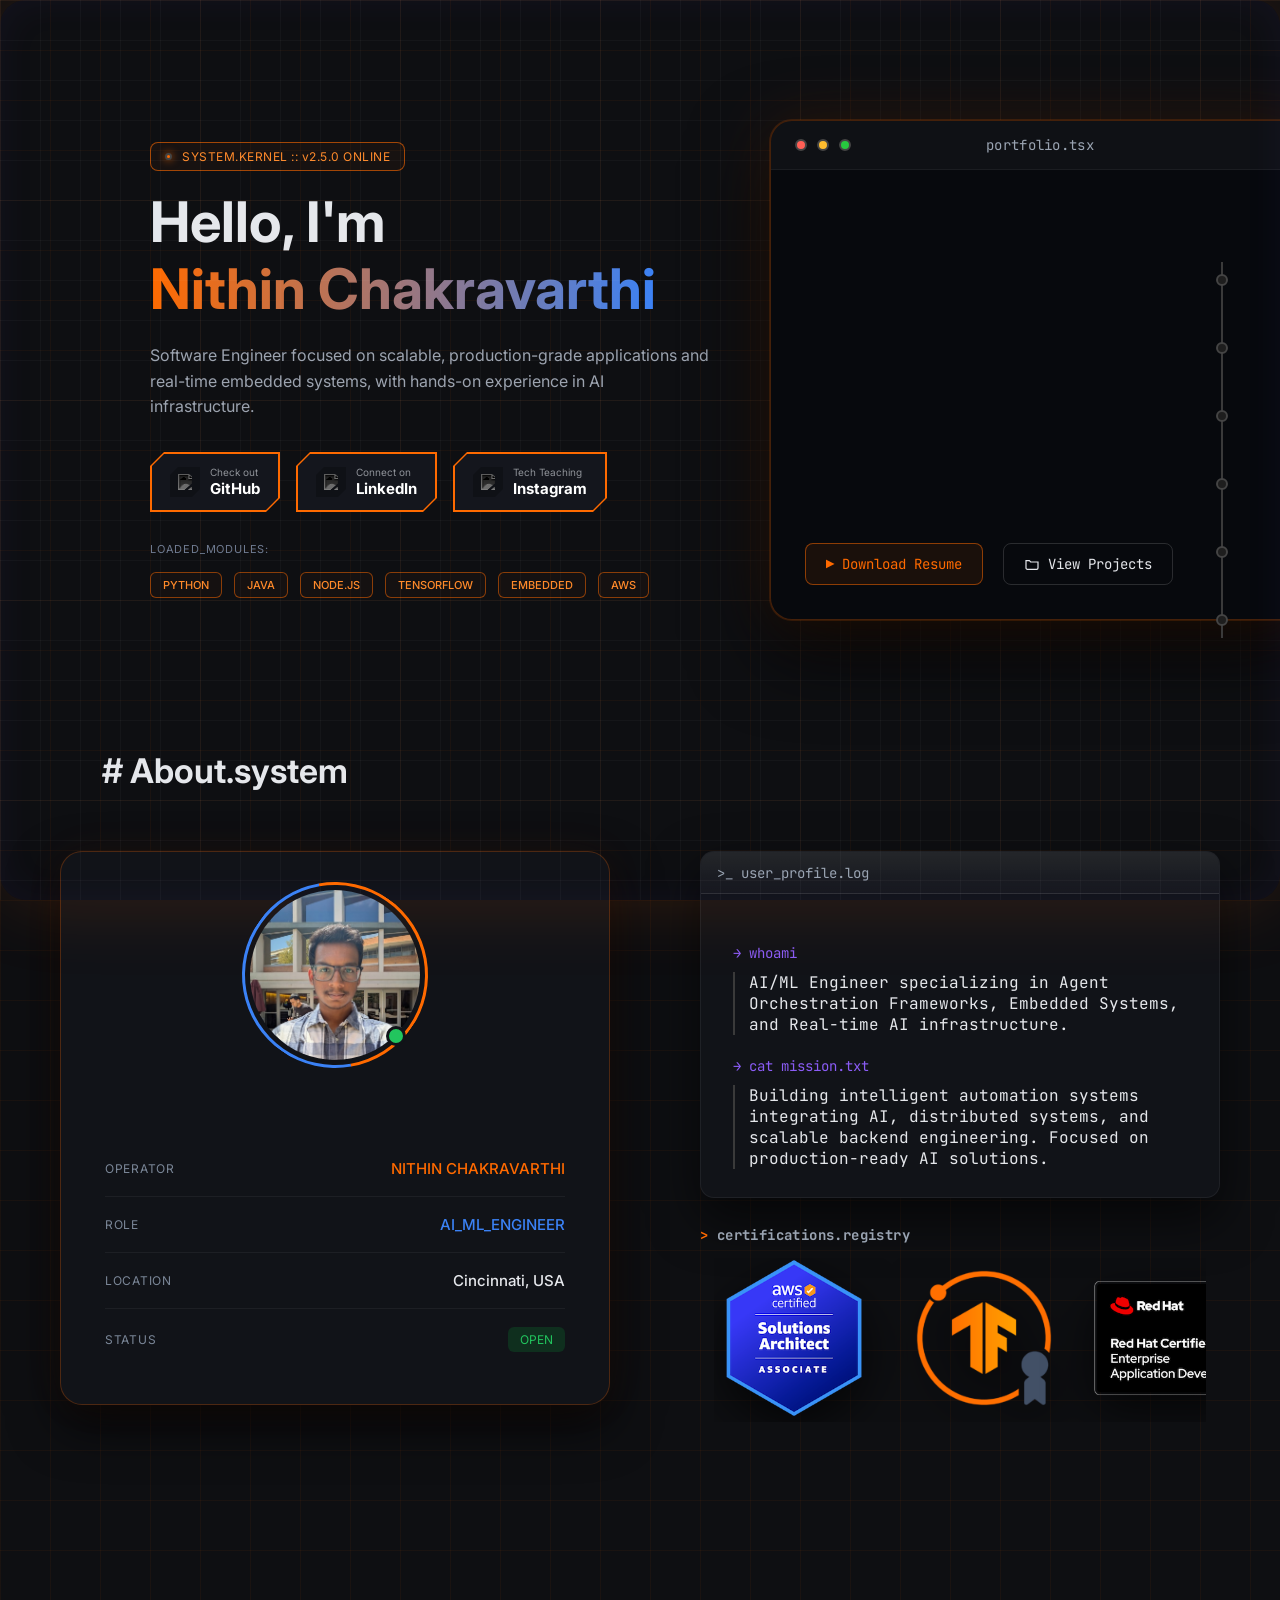
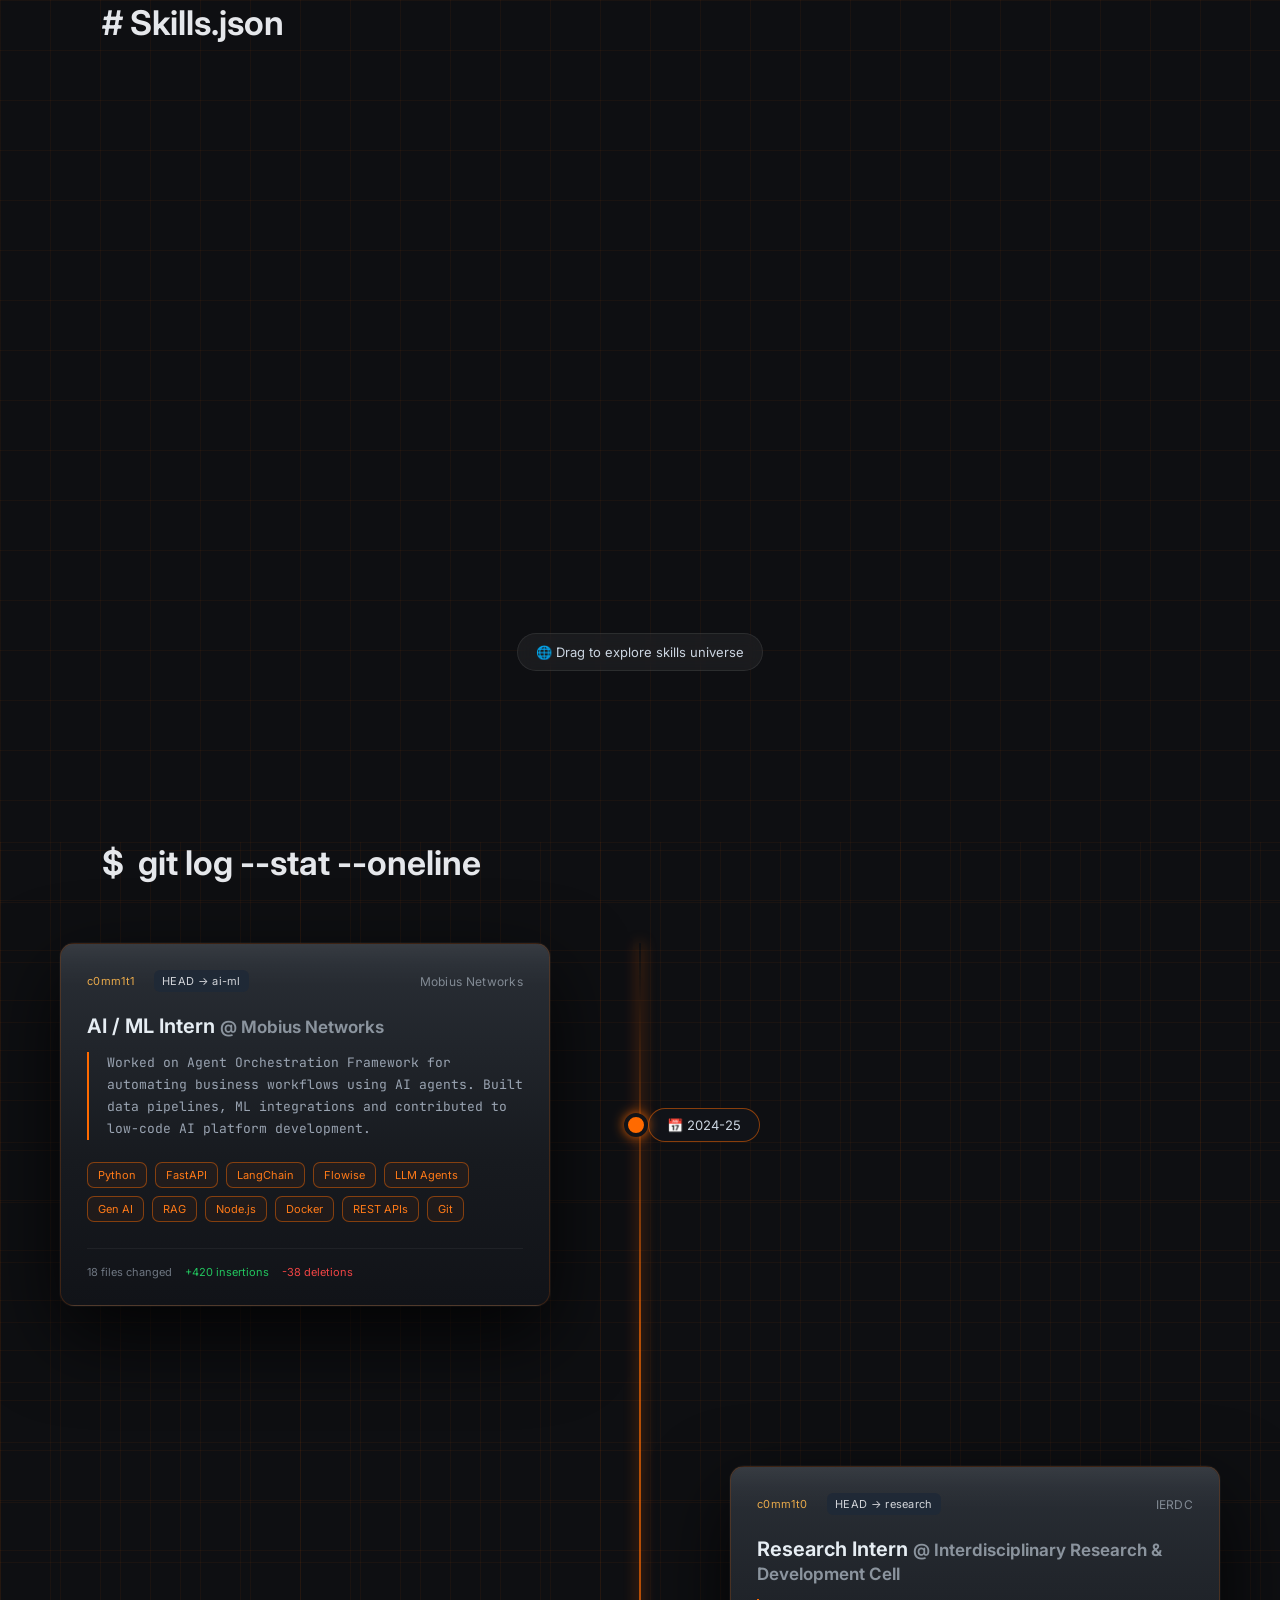
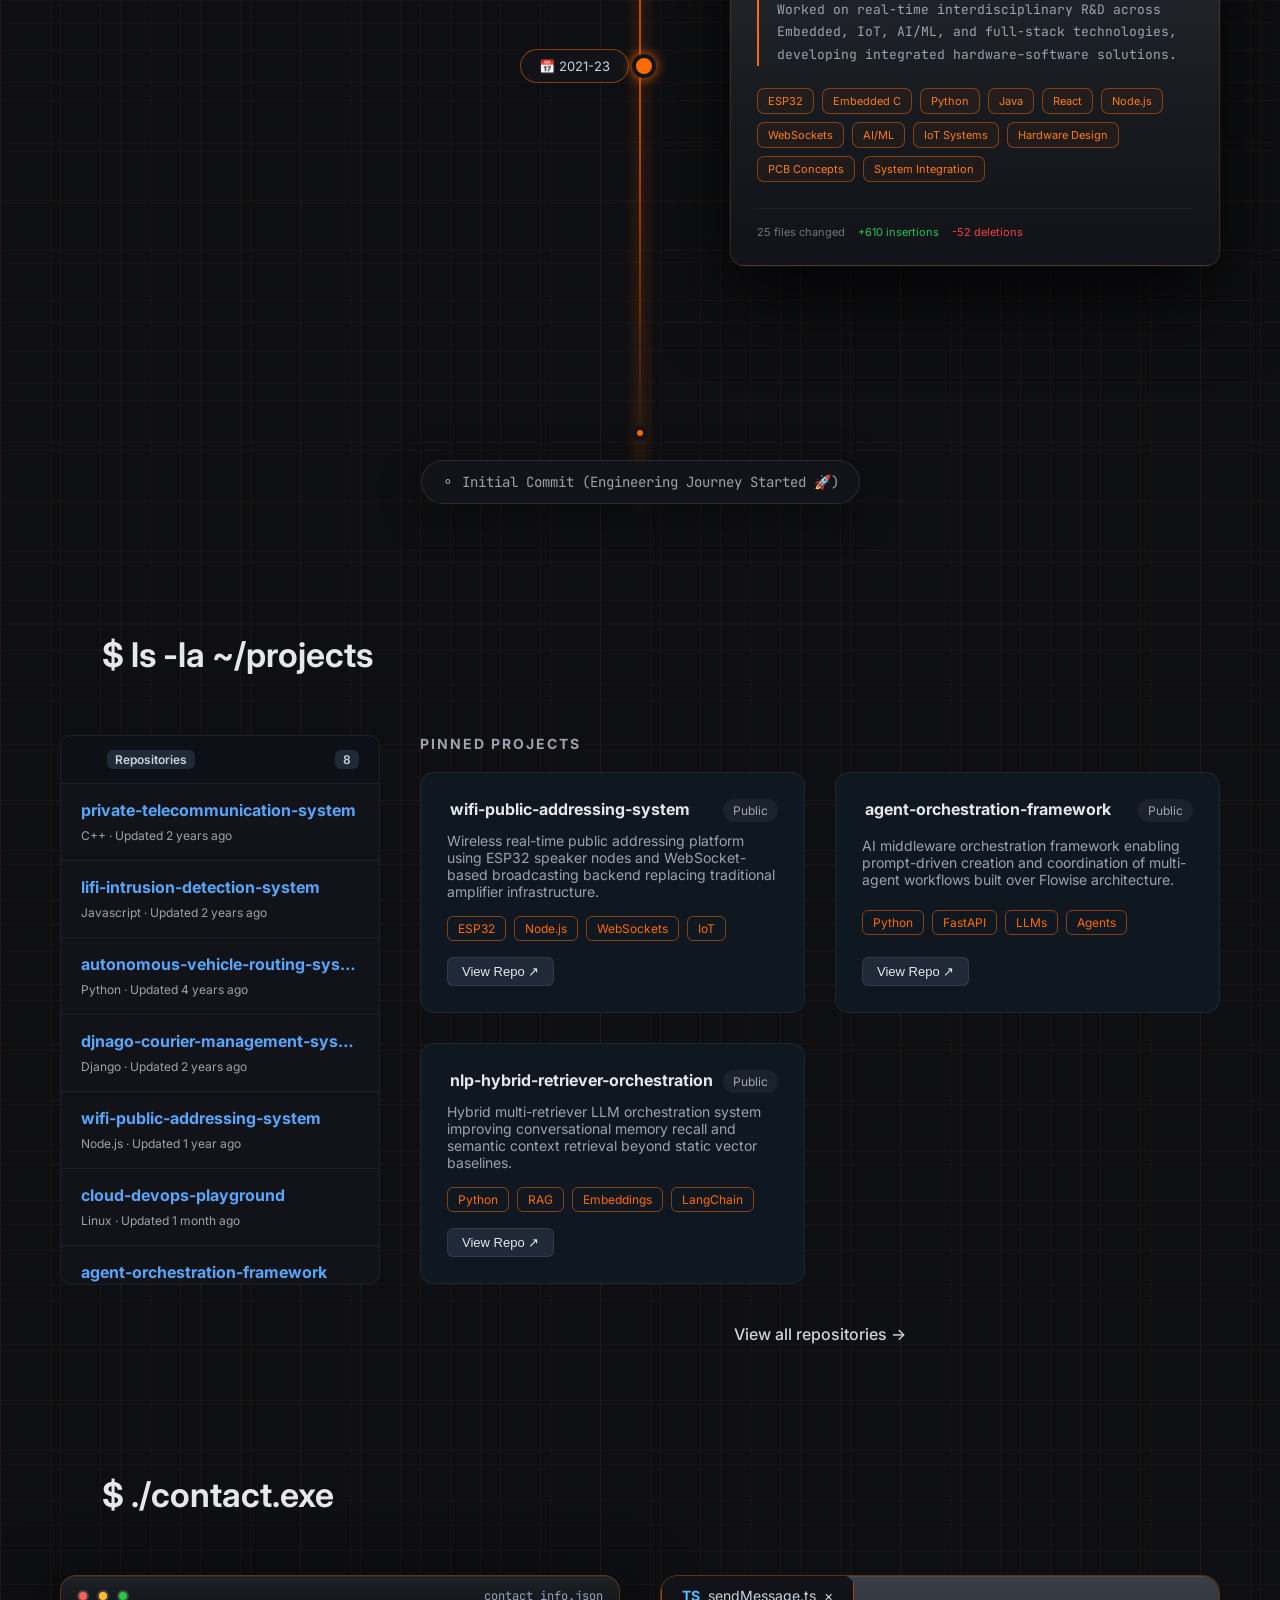
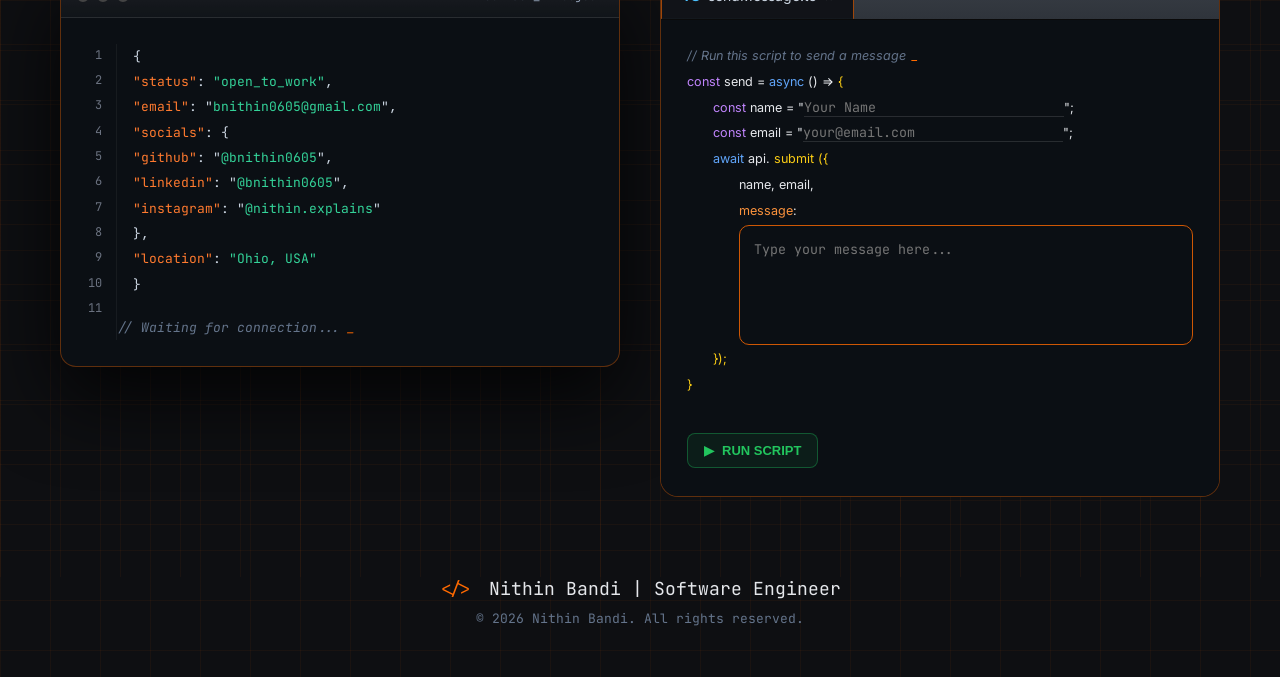
==== commit 39957591: "Update index.html" ====
--- a/index.html
+++ b/index.html
@@ -30,8 +30,7 @@
       </h1>
 
       <p class="hero-description">
-        AI/ML Engineer specializing in Agent Orchestration Frameworks,
-        Embedded Systems, and scalable AI infrastructure.
+Software Engineer focused on scalable, production-grade applications and real-time embedded systems, with hands-on experience in AI infrastructure.
       </p>
 <div class="hero-cta">
 
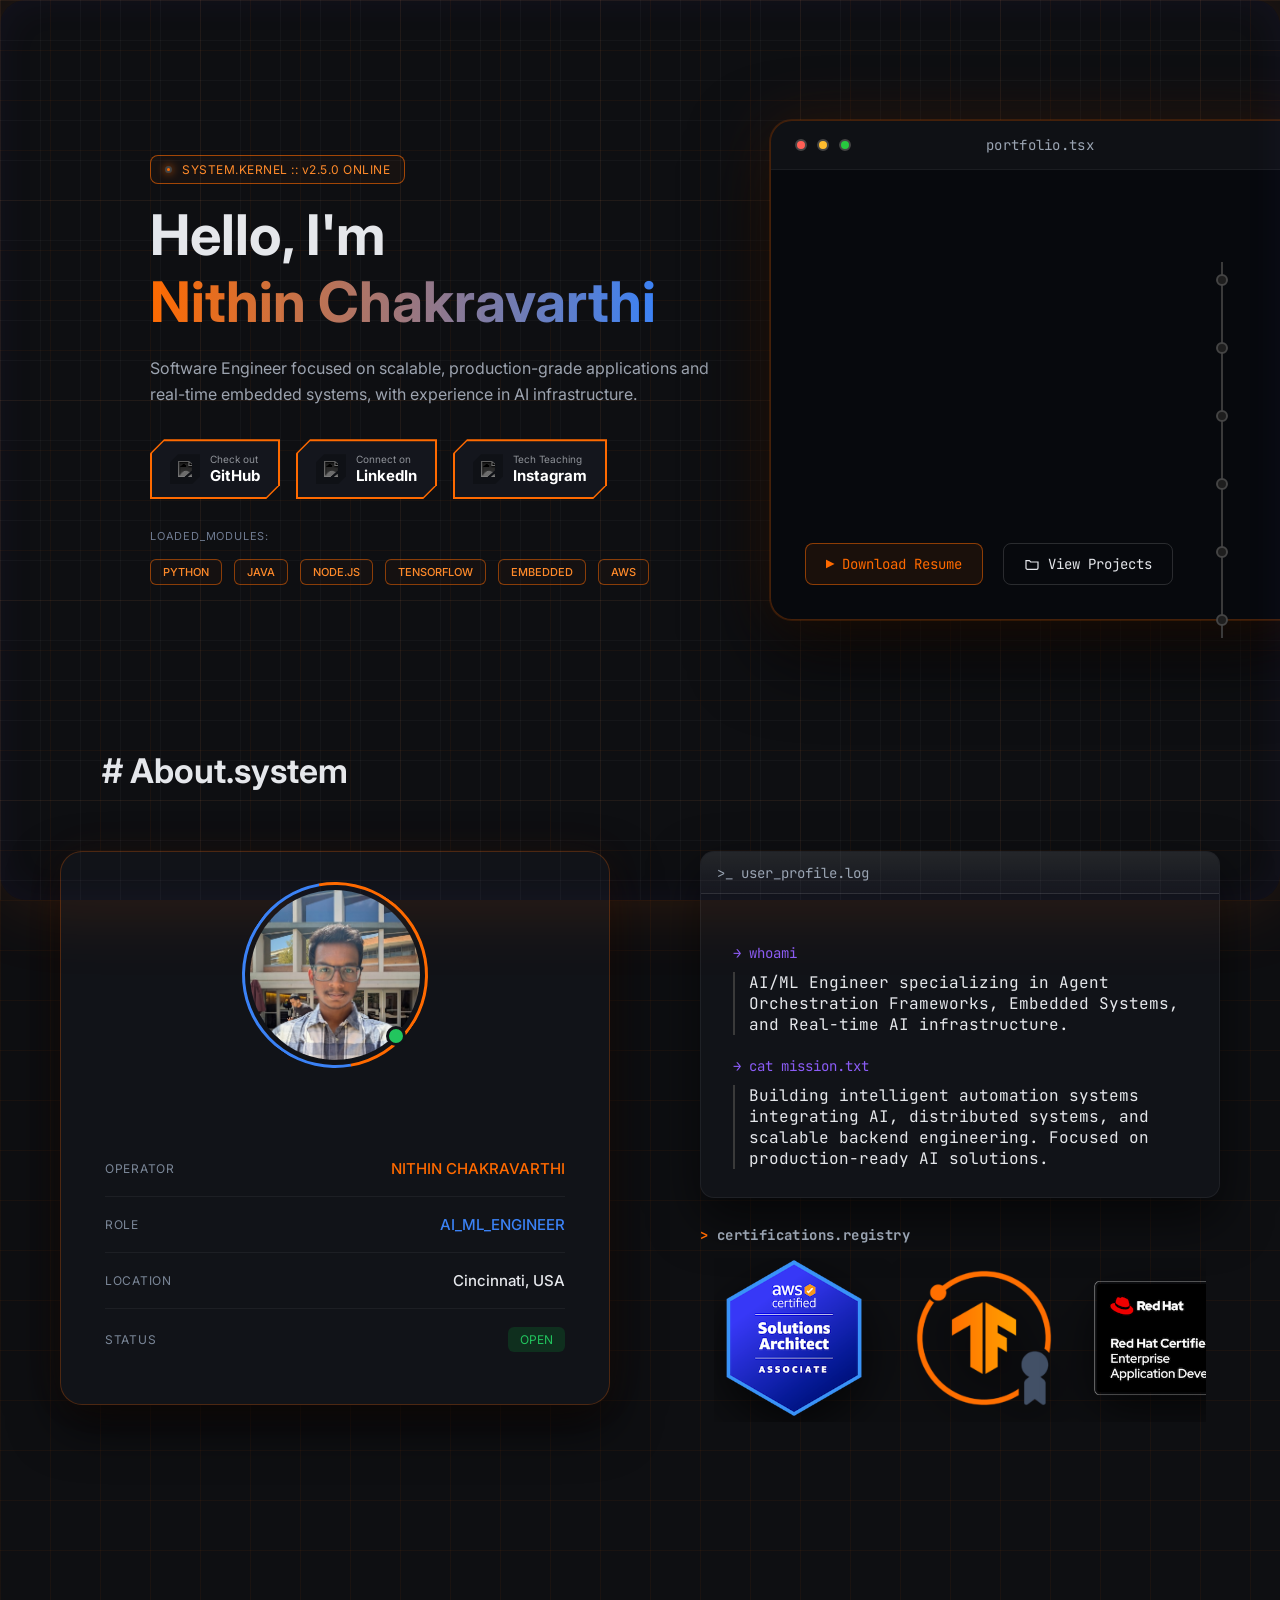
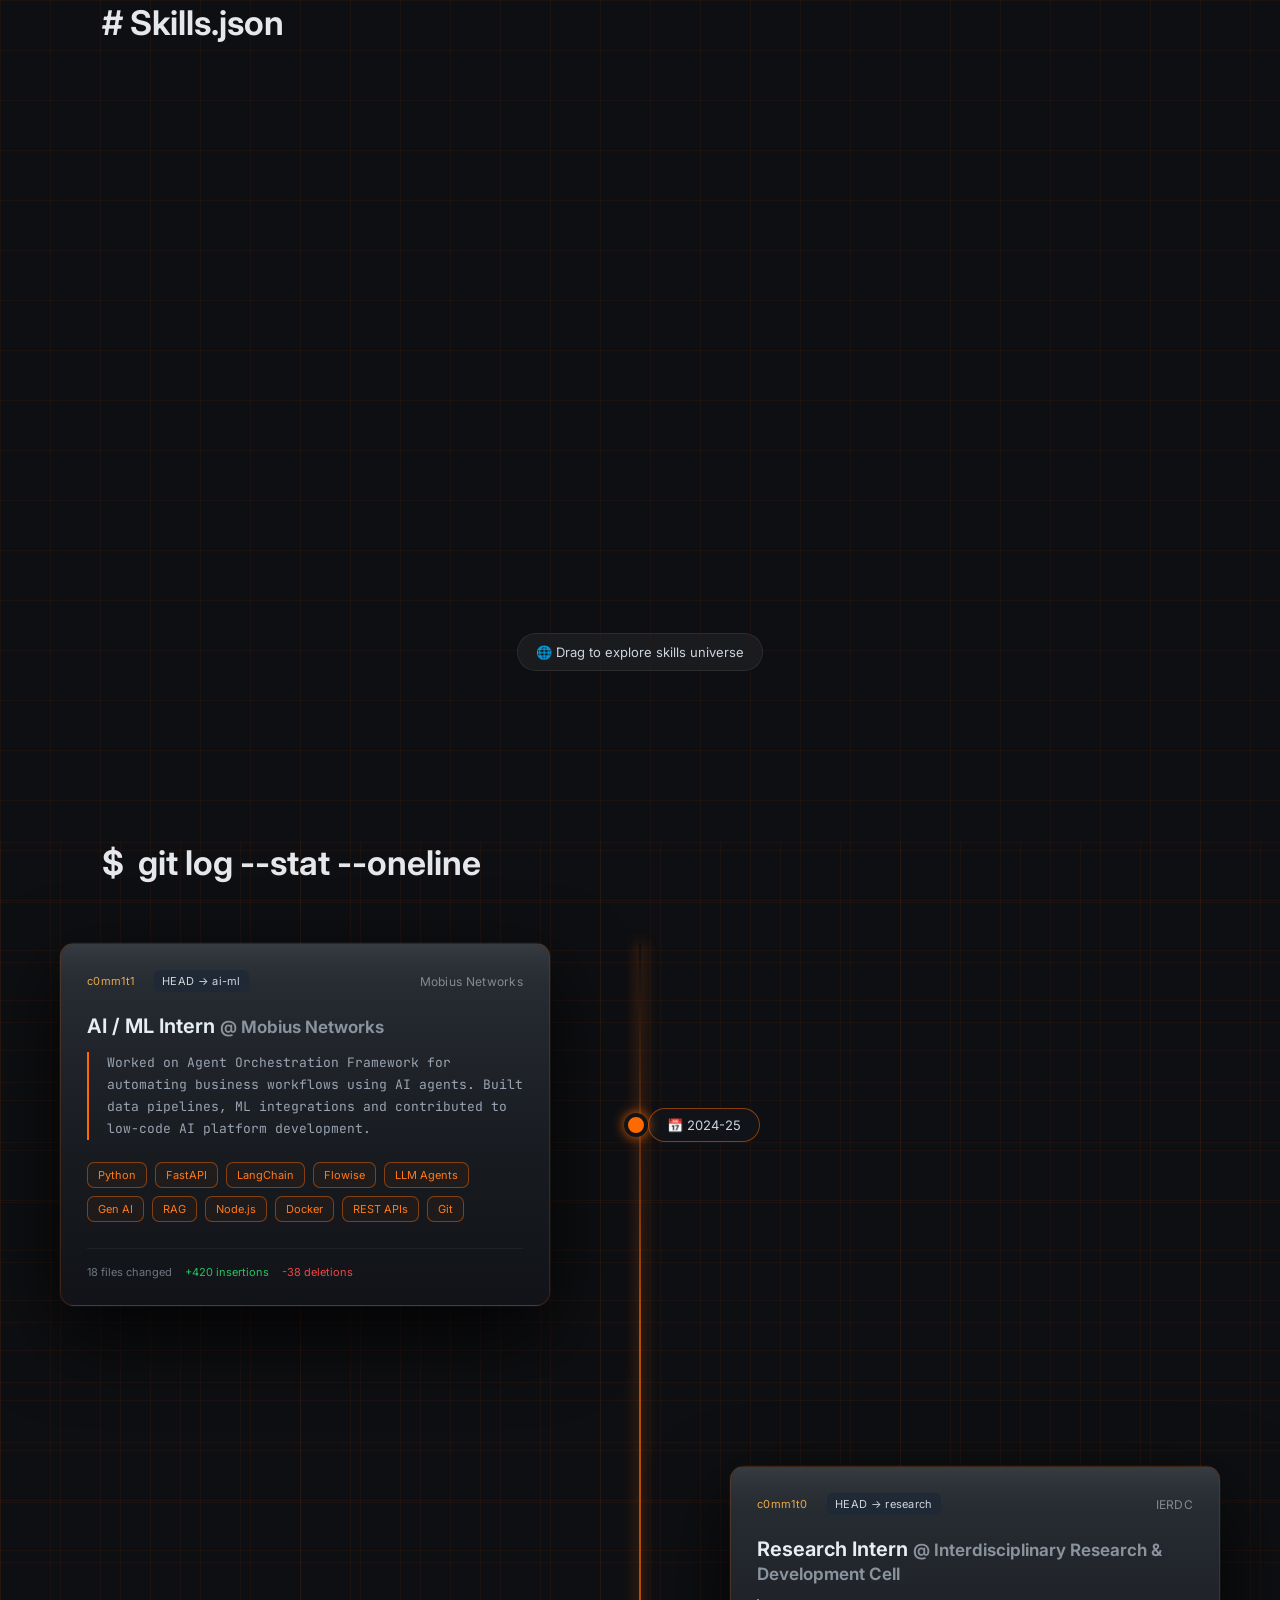
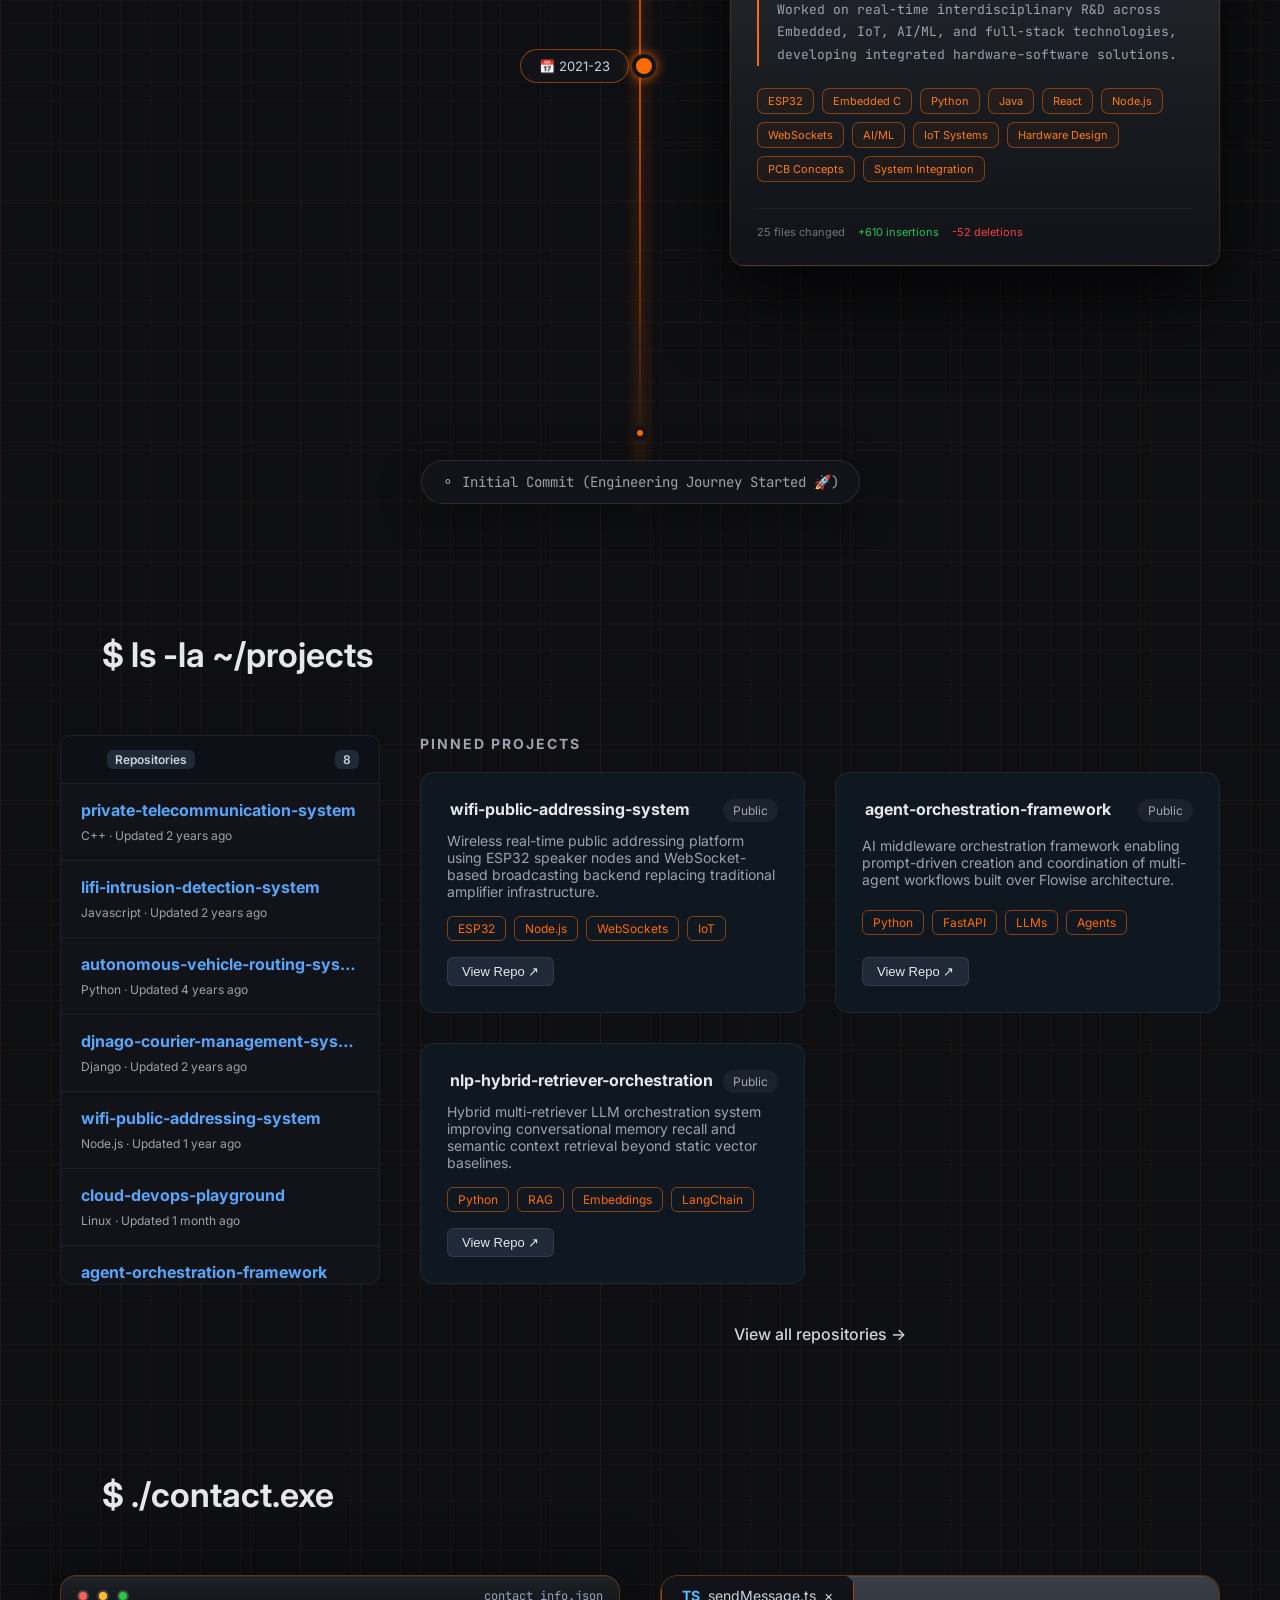
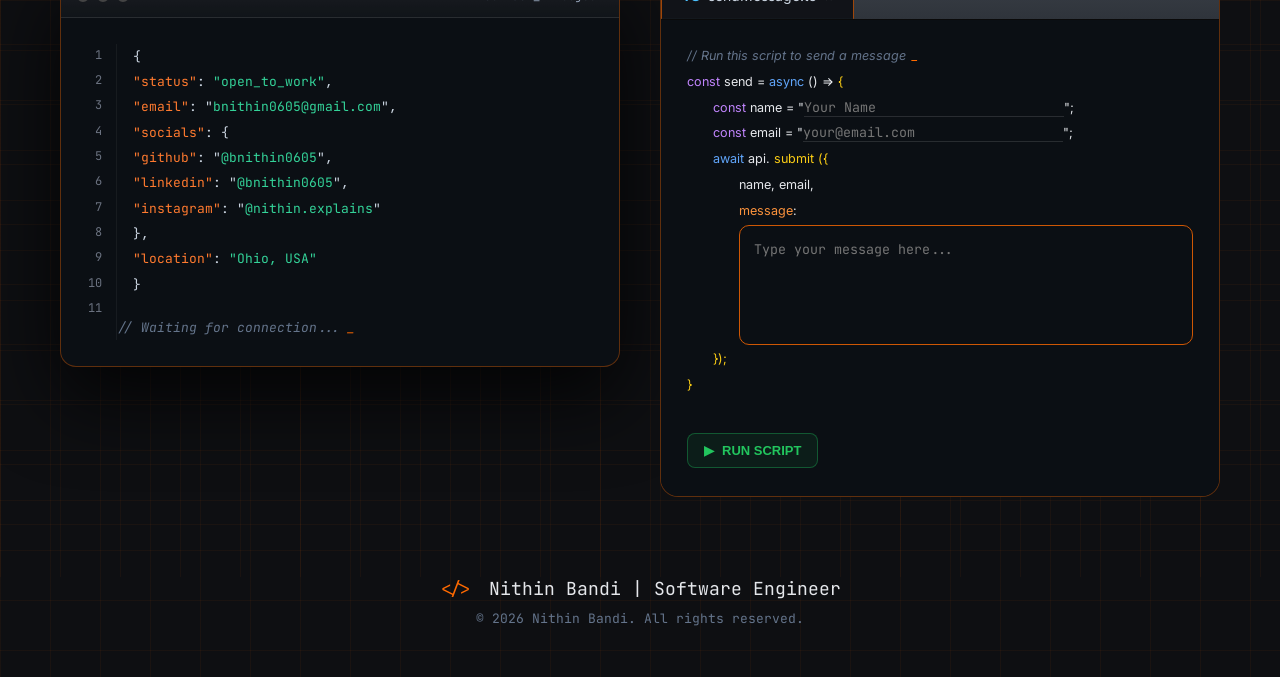
==== commit ed7c342a: "Update index.html" ====
--- a/index.html
+++ b/index.html
@@ -30,7 +30,7 @@
       </h1>
 
       <p class="hero-description">
-Software Engineer focused on scalable, production-grade applications and real-time embedded systems, with hands-on experience in AI infrastructure.
+Software Engineer focused on scalable, production-grade applications and real-time embedded systems, with experience in AI infrastructure.
       </p>
 <div class="hero-cta">
 
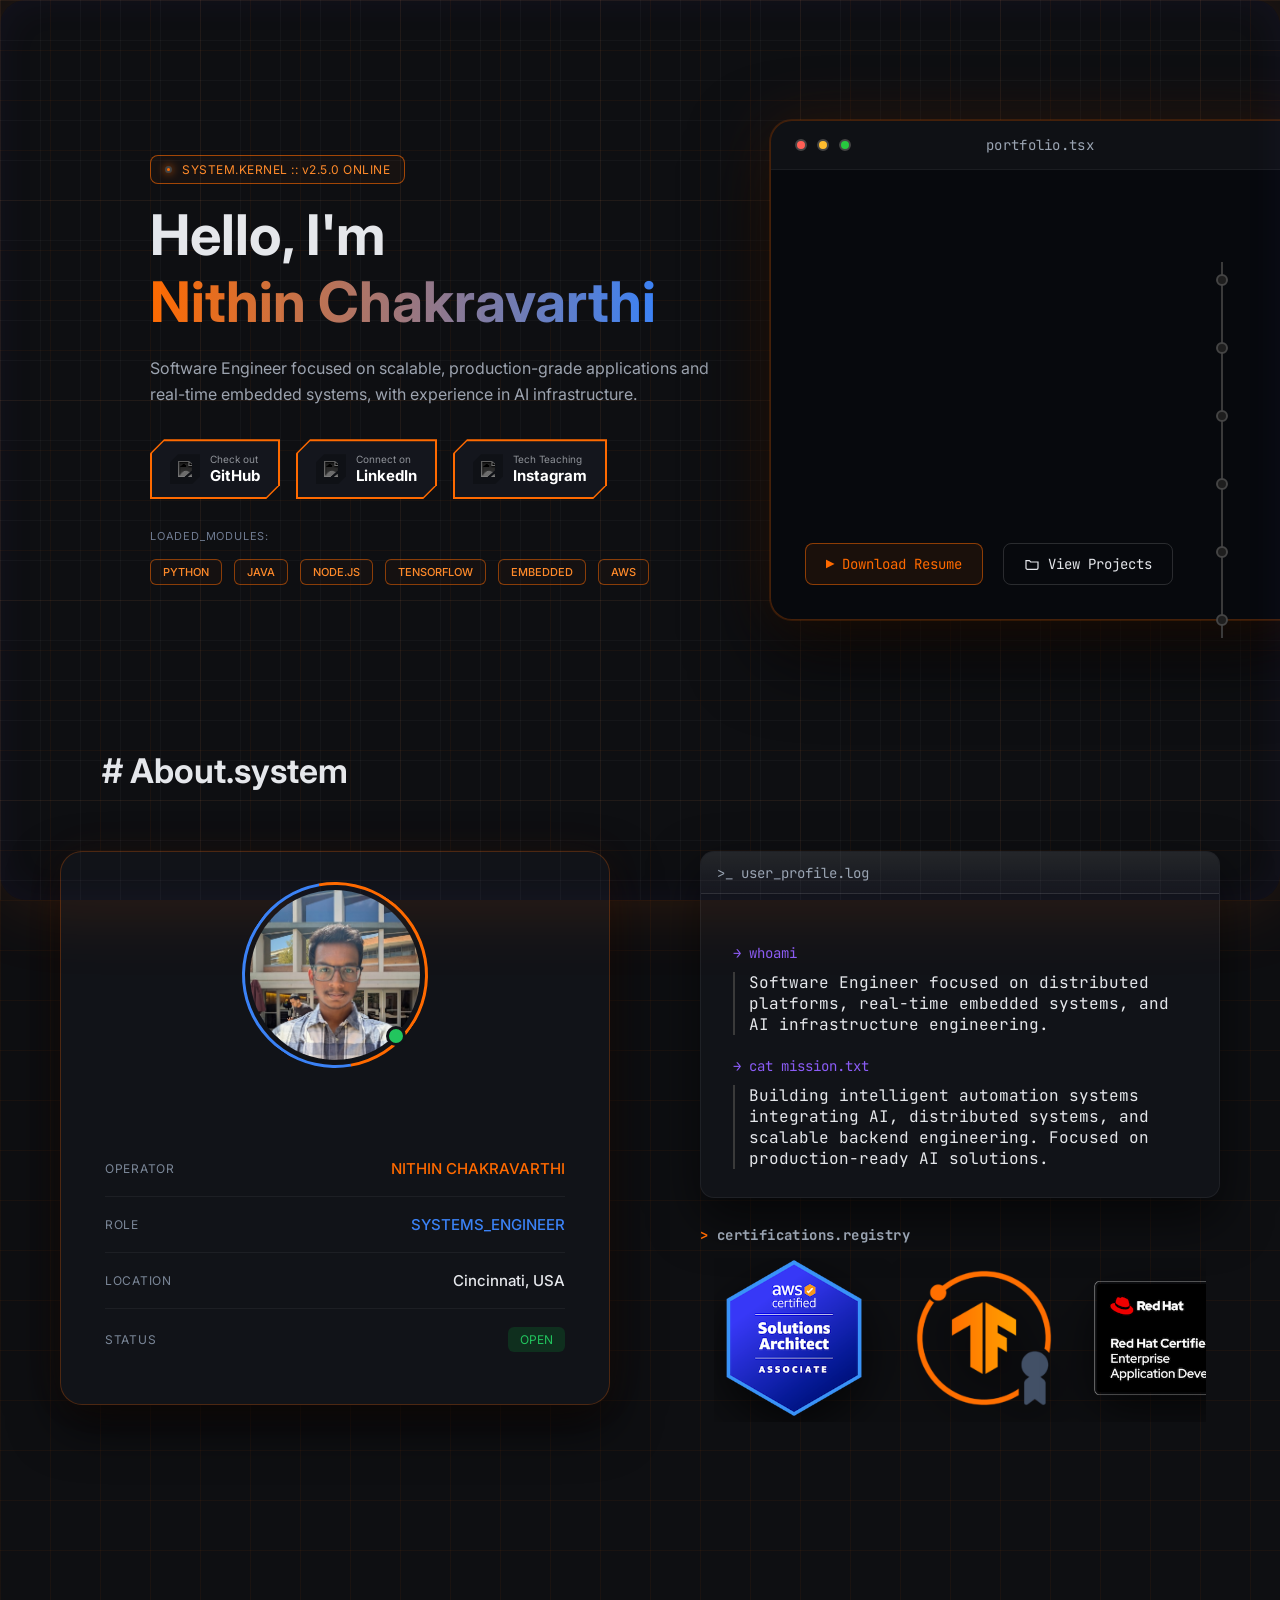
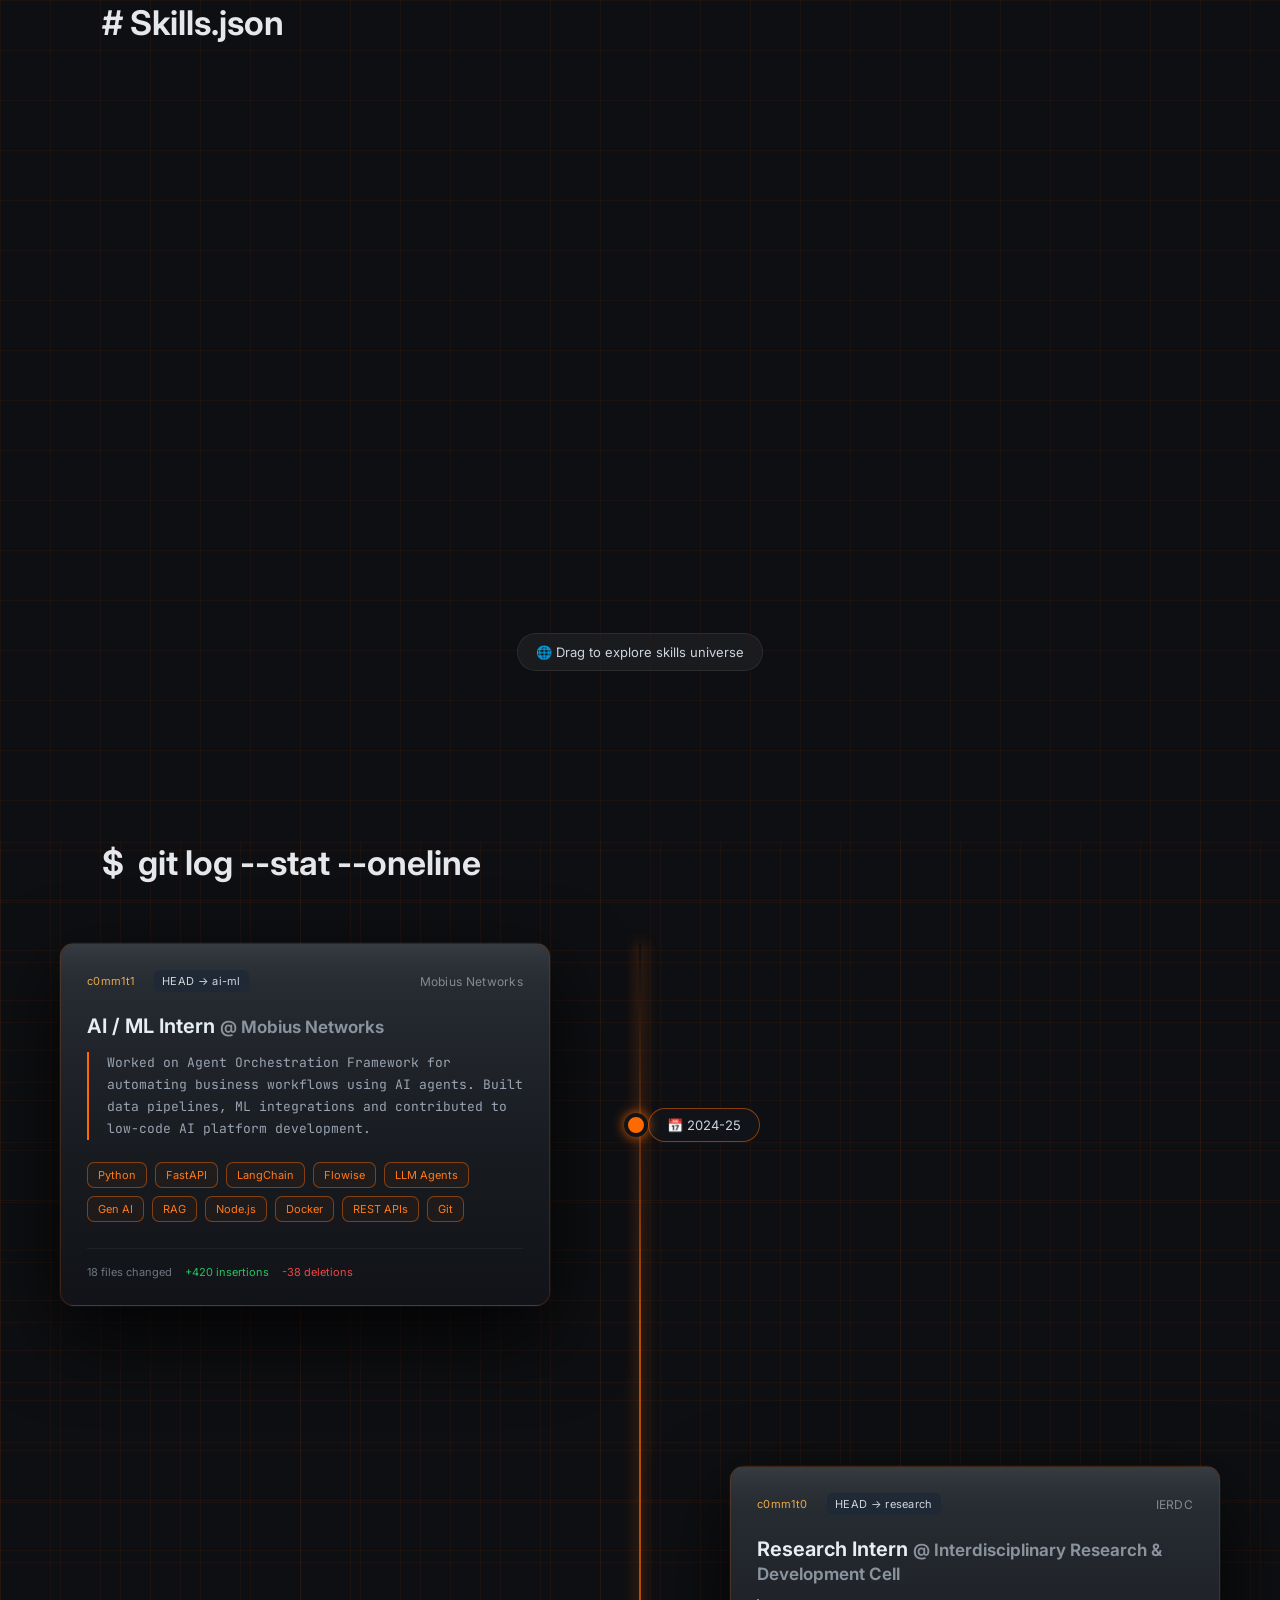
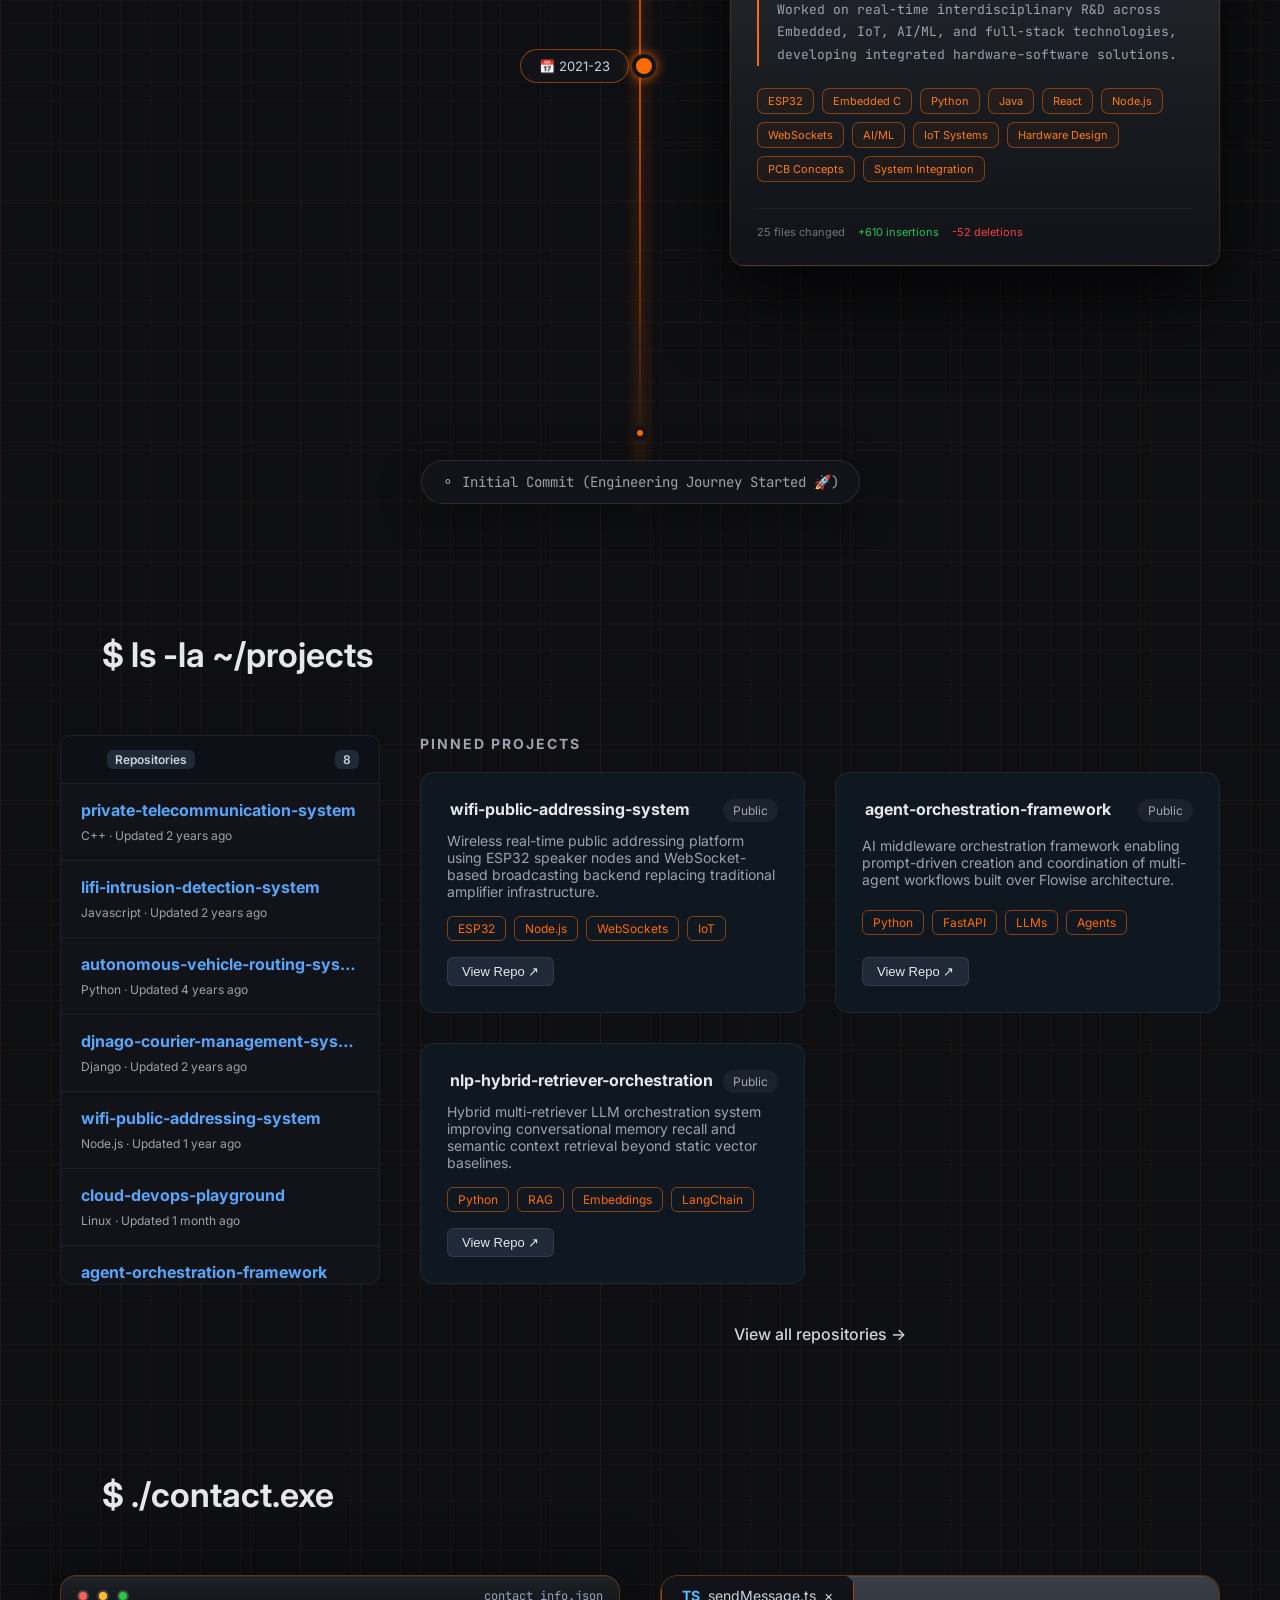
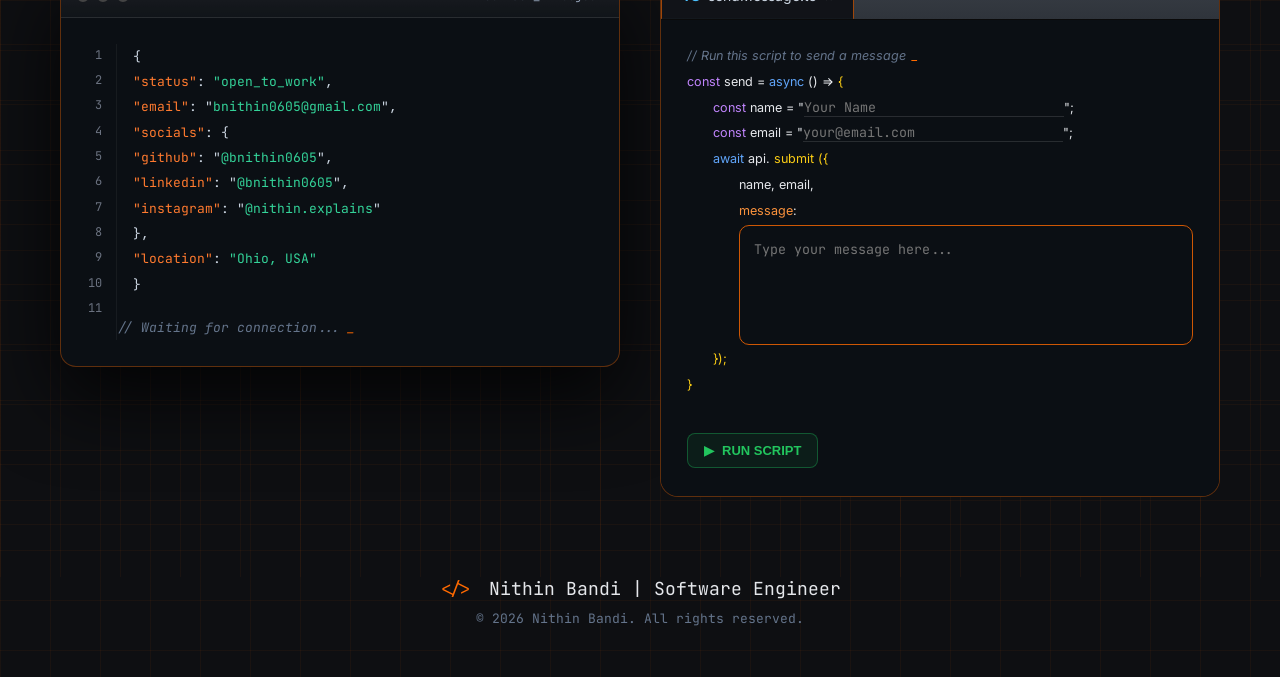
==== commit dfa46c7d: "Update index.html" ====
--- a/index.html
+++ b/index.html
@@ -173,7 +173,7 @@
 
         <div class="info-row">
           <div class="label">ROLE</div>
-          <div class="value blue">AI_ML_ENGINEER</div>
+          <div class="value blue">SYSTEMS_ENGINEER</div>
         </div>
 
         <div class="info-row">
@@ -189,17 +189,17 @@
       </div>
 
       <!-- RIGHT SIDE -->
-      <div class="about-right">
+          <div class="about-right">
 
         <div class="terminal">
           <div class="terminal-header">>_ user_profile.log</div>
           <div class="terminal-body">
 
           <div class="command">→ whoami</div>
-          <div class="output">
-            AI/ML Engineer specializing in Agent Orchestration Frameworks,
-            Embedded Systems, and Real-time AI infrastructure.
-          </div>
+<div class="output">
+Software Engineer focused on distributed platforms, real-time embedded systems,
+and AI infrastructure engineering.
+</div>
 
           <div class="command">→ cat mission.txt</div>
           <div class="output">
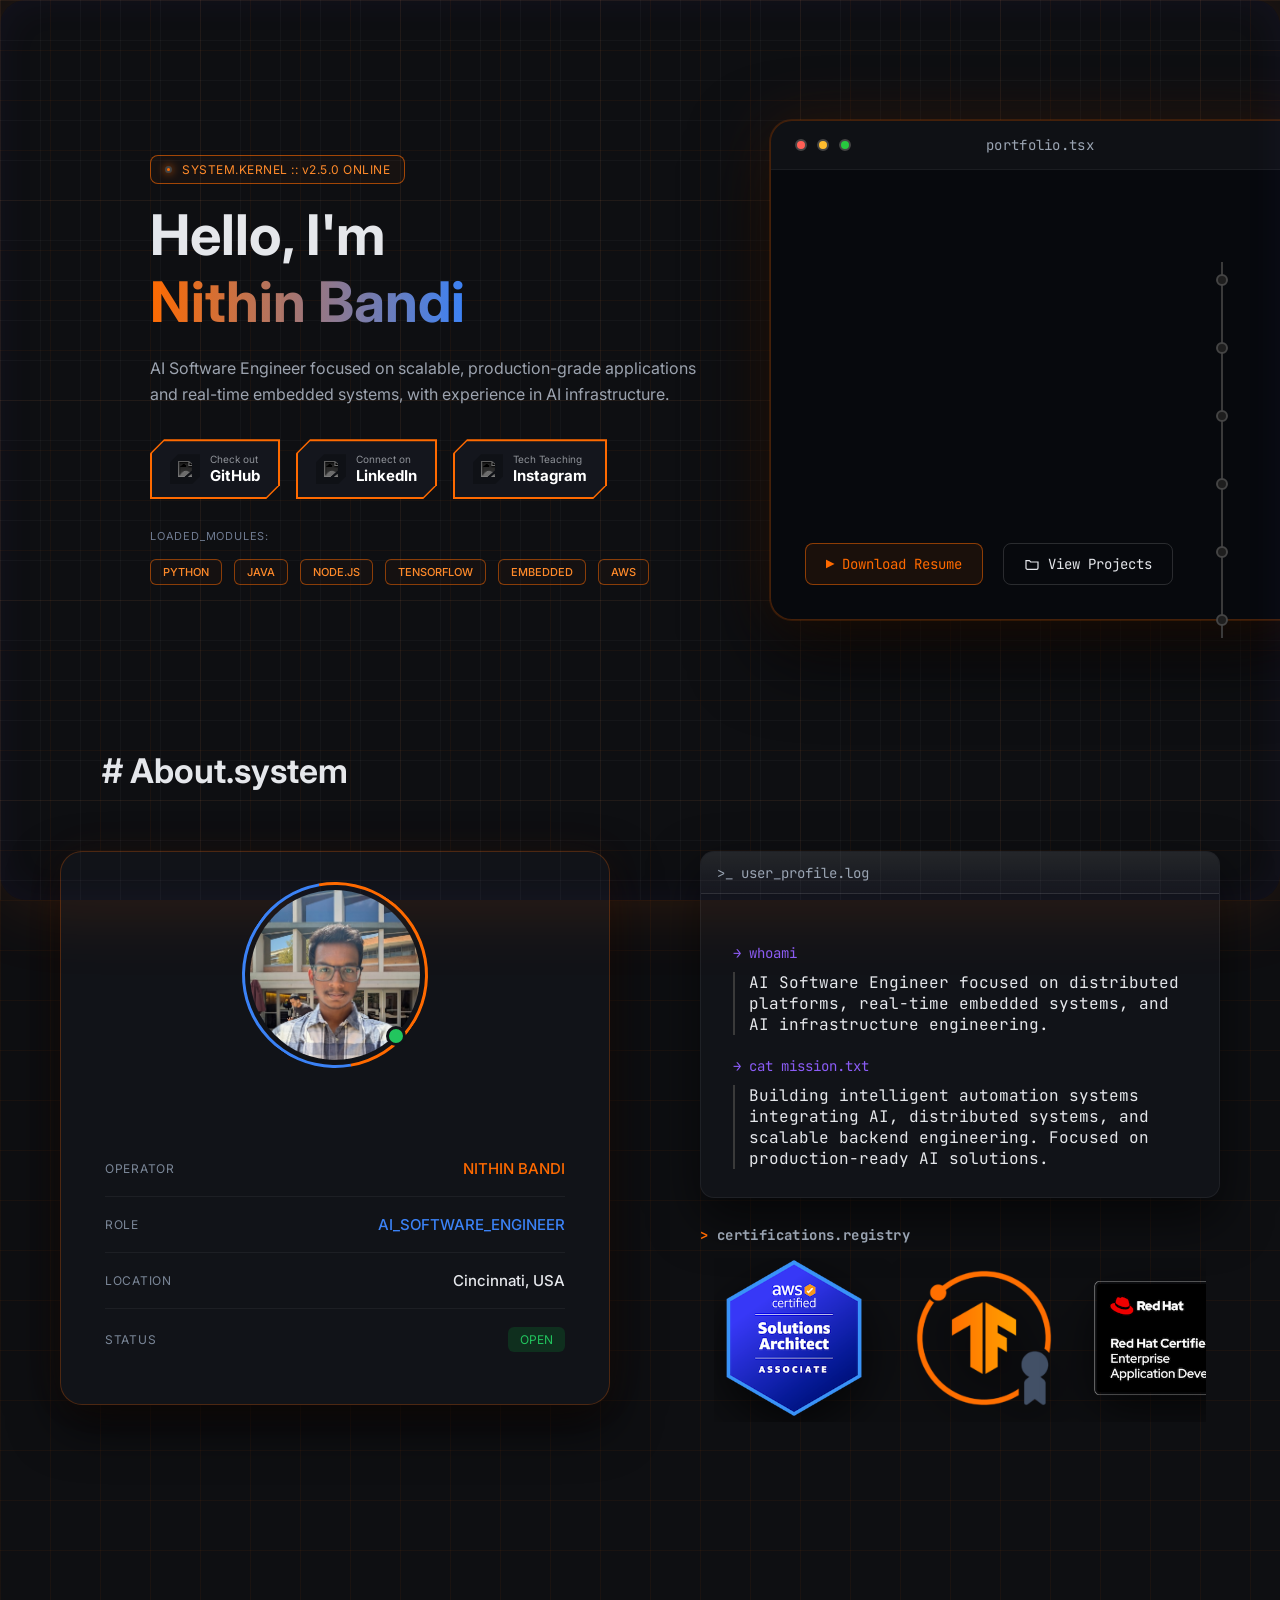
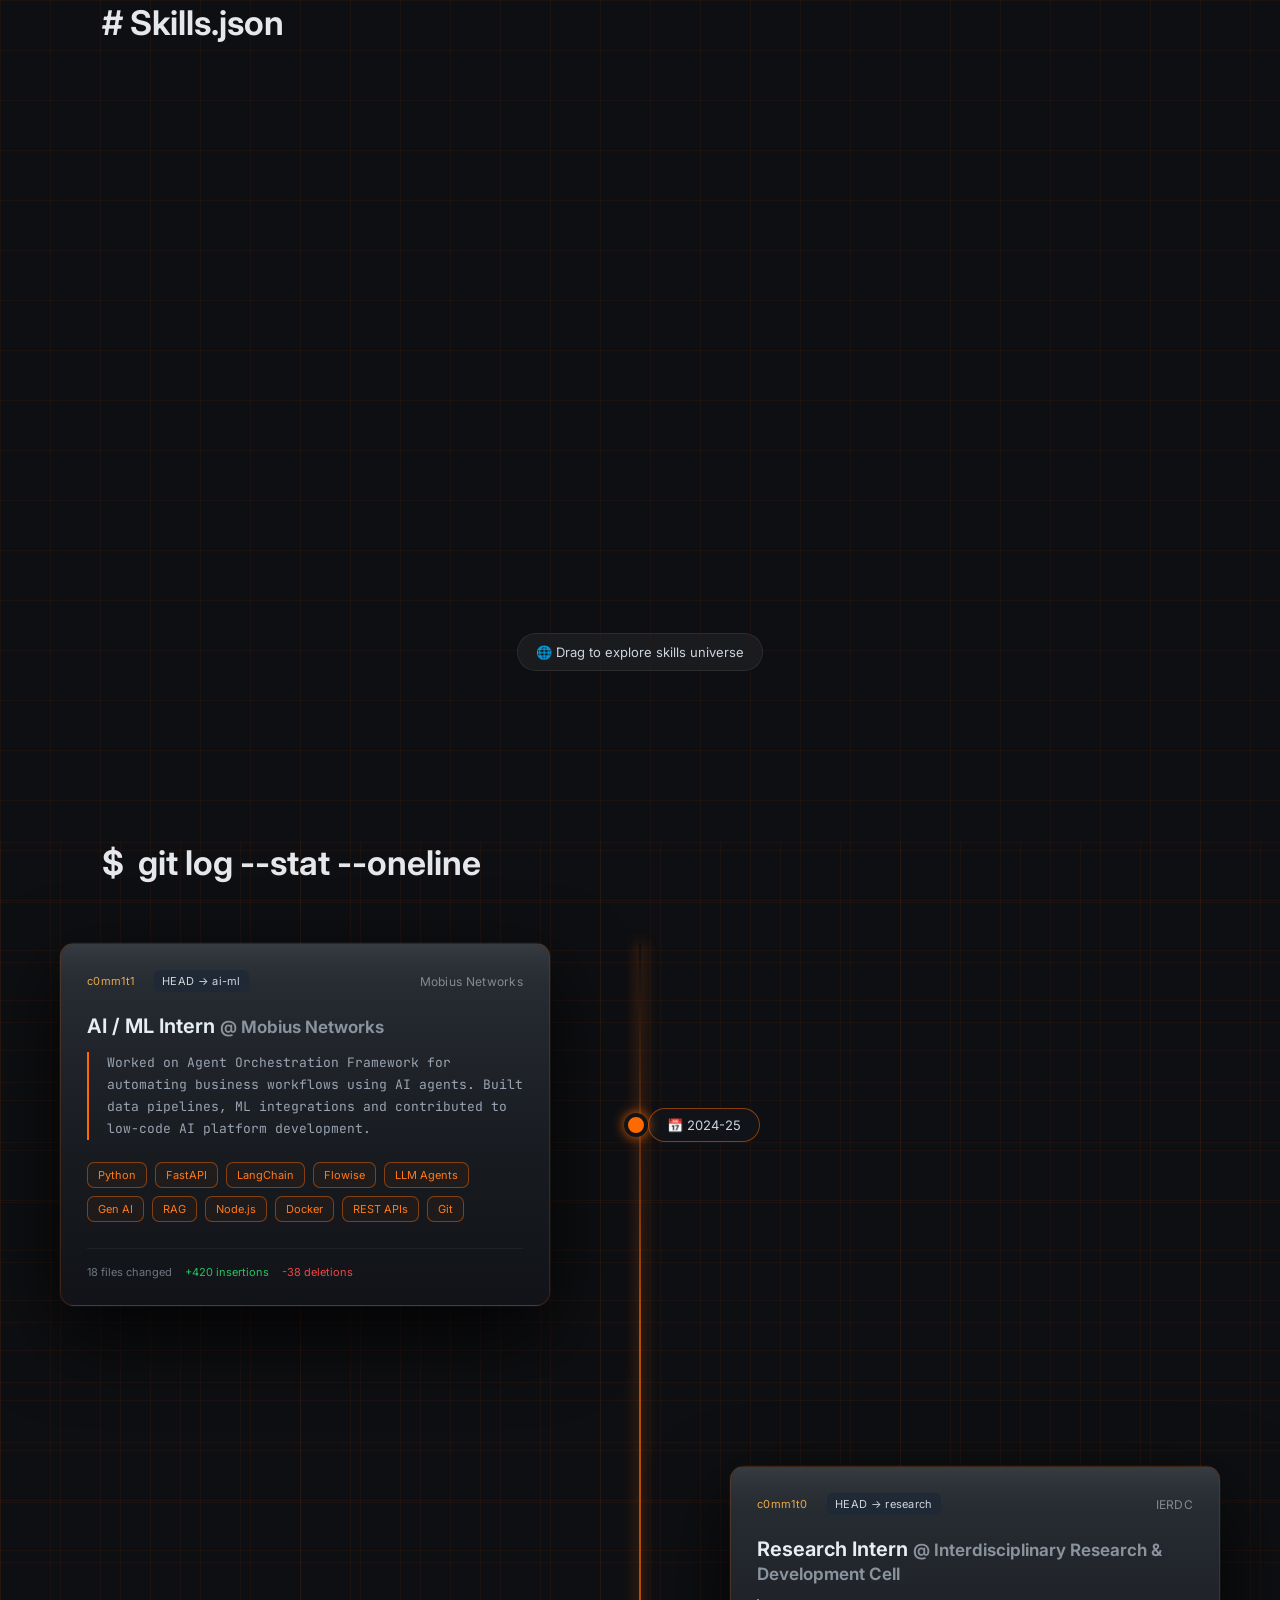
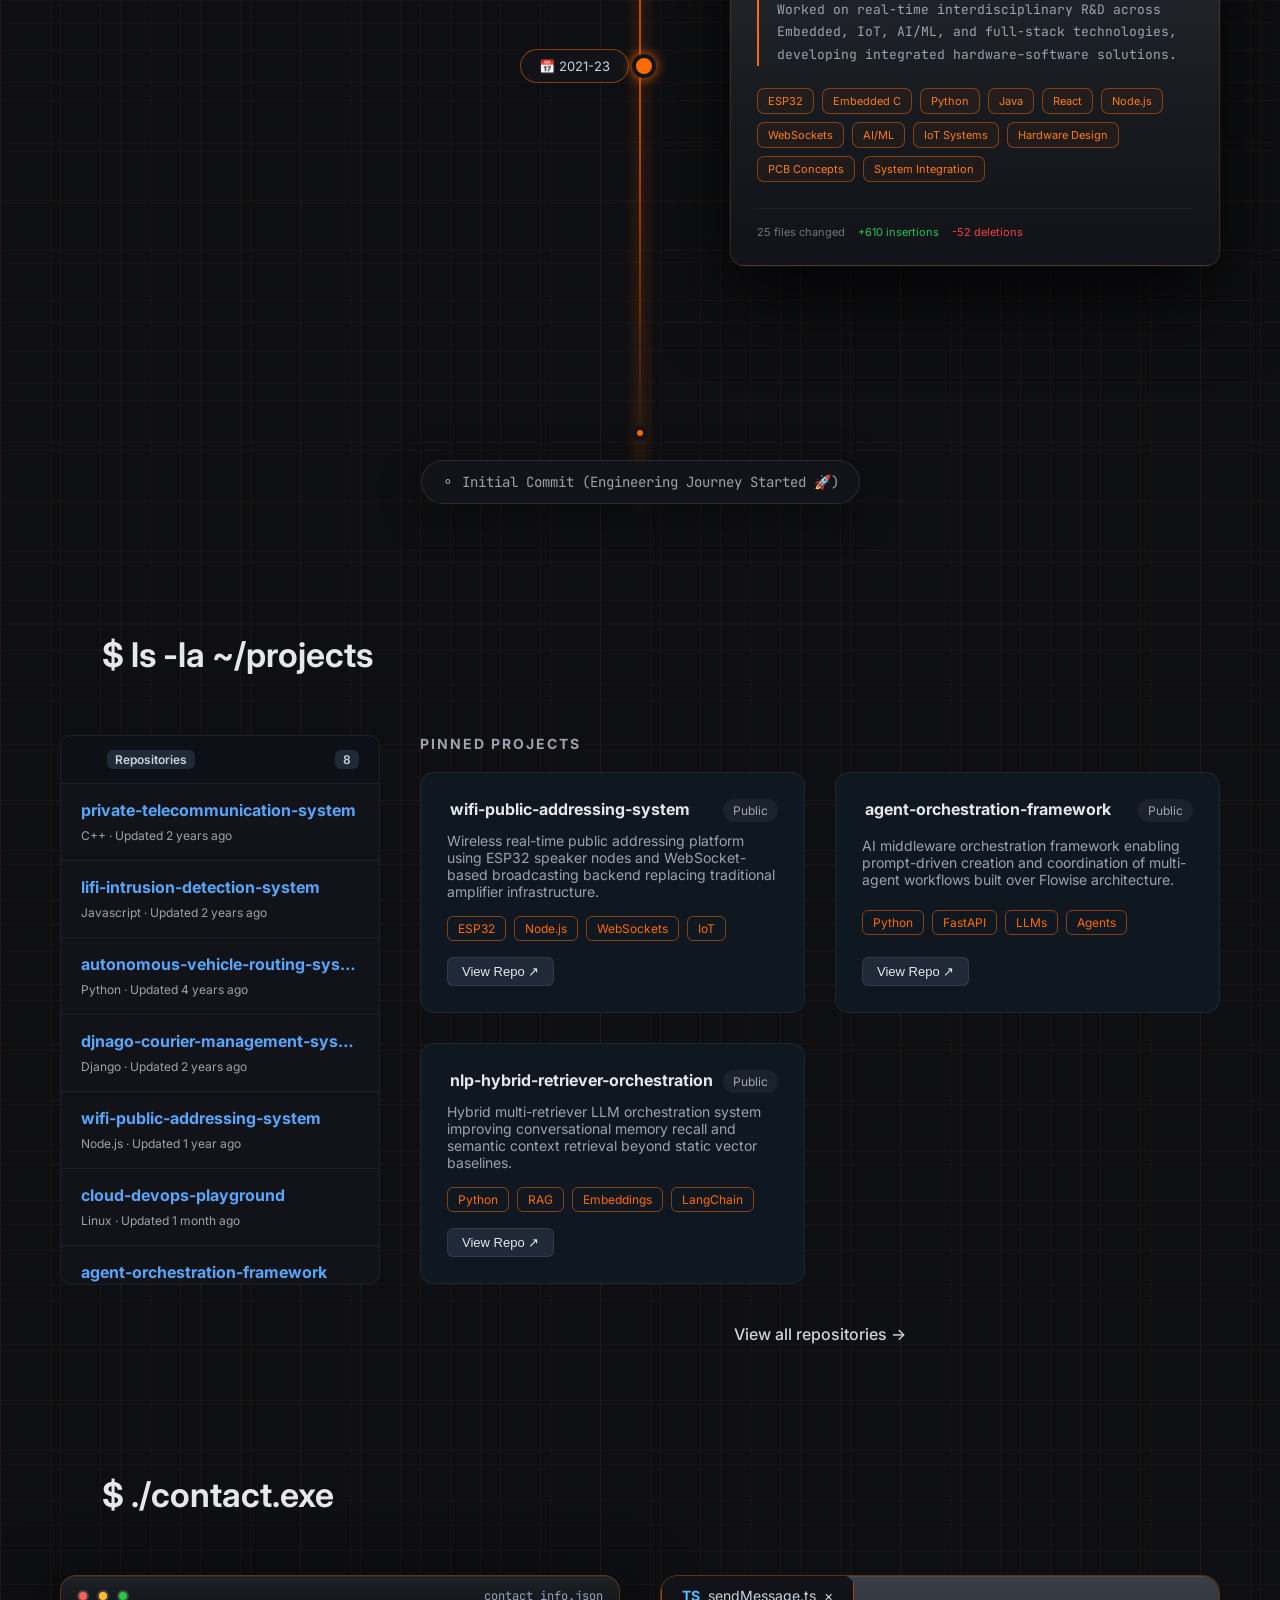
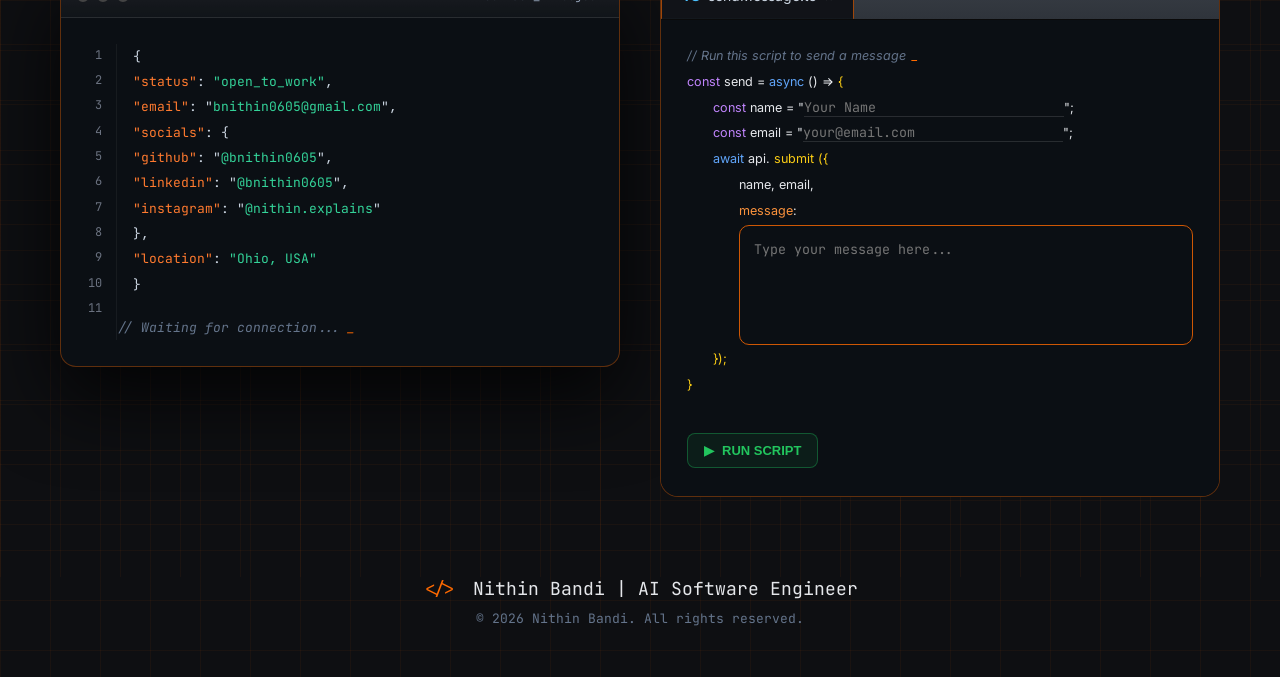
==== commit 8ef36a2e: "Update index.html" ====
--- a/index.html
+++ b/index.html
@@ -4,7 +4,7 @@
 <meta charset="UTF-8">
 <meta name="viewport" content="width=device-width, initial-scale=1.0">
 <link rel="icon" type="image/jpeg" href="assets/profile.jpeg">
-<title>Nithin Chakravarthi | Portfolio</title>
+<title>Nithin Bandi | Portfolio</title>
 
 <link href="https://fonts.googleapis.com/css2?family=Inter:wght@400;500;600;700&family=JetBrains+Mono:wght@400;500&display=swap" rel="stylesheet">
 
@@ -26,11 +26,11 @@
 
       <h1>
         Hello, I'm <br>
-        <span class="gradient-text">Nithin Chakravarthi</span>
+        <span class="gradient-text">Nithin Bandi</span>
       </h1>
 
       <p class="hero-description">
-Software Engineer focused on scalable, production-grade applications and real-time embedded systems, with experience in AI infrastructure.
+AI Software Engineer focused on scalable, production-grade applications and real-time embedded systems, with experience in AI infrastructure.
       </p>
 <div class="hero-cta">
 
@@ -168,12 +168,12 @@
 
         <div class="info-row">
           <div class="label">OPERATOR</div>
-          <div class="value orange">NITHIN CHAKRAVARTHI</div>
+          <div class="value orange">NITHIN BANDI</div>
         </div>
 
         <div class="info-row">
           <div class="label">ROLE</div>
-          <div class="value blue">SYSTEMS_ENGINEER</div>
+          <div class="value blue">AI_SOFTWARE_ENGINEER</div>
         </div>
 
         <div class="info-row">
@@ -197,7 +197,7 @@
 
           <div class="command">→ whoami</div>
 <div class="output">
-Software Engineer focused on distributed platforms, real-time embedded systems,
+AI Software Engineer focused on distributed platforms, real-time embedded systems,
 and AI infrastructure engineering.
 </div>
 
@@ -777,7 +777,7 @@
 <footer class="portfolio-footer">
 
 <p class="footer-name">
- Nithin Bandi | Software Engineer
+ Nithin Bandi | AI Software Engineer
 </p>
 
 
@@ -839,8 +839,8 @@
 `<span class="ln">4</span> <span class="kw">const</span> <span class="fn">Portfolio</span> = () ⇒ {`,
 `<span class="ln">5</span>   <span class="kw">return</span> (`,
 `<span class="ln">6</span>     &lt;<span class="tag">Developer</span>`,
-`<span class="ln">7</span>       <span class="attr">name</span>=<span class="str">"Nithin Chakravarthi"</span>`,
-`<span class="ln">8</span>       <span class="attr">role</span>=<span class="str">"AI/ML Engineer"</span>`,
+`<span class="ln">7</span>       <span class="attr">name</span>=<span class="str">"Nithin Bandi"</span>`,
+`<span class="ln">8</span>       <span class="attr">role</span>=<span class="str">"AI Software Engineer"</span>`,
 `<span class="ln">9</span>       <span class="attr">passion</span>=<span class="str">"Building Intelligent Systems"</span>`,
 `<span class="ln">10</span>    /&gt;`,
 `<span class="ln">11</span>  );`,
@@ -1141,7 +1141,131 @@
 { name:"PHP", url:"https://cdn.jsdelivr.net/gh/devicons/devicon/icons/php/php-original.svg" },
 ];
 
-const textureLoader = new THREE.TextureLoader();
+//////////////////////////////////////////////////////////////
+// ICON TEXTURE LOADER
+// Devicon SVGs often have only a viewBox (no width/height), so
+// their natural size is 0 or arbitrary. Uploading that straight
+// to WebGL gives "bad image data" + "texture is immutable".
+// Fix: rasterize every icon onto a fixed 256x256 canvas first.
+//
+// jsdelivr's /gh/ path is also occasionally flaky for long-tail
+// files (times out or 5xx's on an otherwise-valid URL), so a
+// single failed load shouldn't just delete that skill's sprite.
+// We retry once against a second CDN (unpkg, served from the
+// published npm package instead of the git repo), and if that
+// also fails, draw a labeled placeholder so the node still shows.
+//////////////////////////////////////////////////////////////
+
+const ICON_TEX_SIZE = 256;
+
+function drawImageToTexture(img){
+
+const canvas = document.createElement("canvas");
+canvas.width = ICON_TEX_SIZE;
+canvas.height = ICON_TEX_SIZE;
+
+const ctx = canvas.getContext("2d");
+
+const w = img.naturalWidth  || ICON_TEX_SIZE;
+const h = img.naturalHeight || ICON_TEX_SIZE;
+
+// fit inside the square with a little padding, keep aspect ratio
+const scale = Math.min(
+(ICON_TEX_SIZE * 0.9) / w,
+(ICON_TEX_SIZE * 0.9) / h
+);
+
+const dw = w * scale;
+const dh = h * scale;
+
+ctx.drawImage(
+img,
+(ICON_TEX_SIZE - dw) / 2,
+(ICON_TEX_SIZE - dh) / 2,
+dw,
+dh
+);
+
+const texture = new THREE.CanvasTexture(canvas);
+texture.colorSpace = THREE.SRGBColorSpace;
+
+return texture;
+
+}
+
+function drawFallbackTexture(name){
+
+const canvas = document.createElement("canvas");
+canvas.width = ICON_TEX_SIZE;
+canvas.height = ICON_TEX_SIZE;
+
+const ctx = canvas.getContext("2d");
+const c = ICON_TEX_SIZE/2;
+
+ctx.beginPath();
+ctx.arc(c, c, c*0.82, 0, Math.PI*2);
+ctx.fillStyle = "#1a1c22";
+ctx.fill();
+ctx.lineWidth = 6;
+ctx.strokeStyle = "#ff6a00";
+ctx.stroke();
+
+ctx.fillStyle = "#ff6a00";
+ctx.font = "800 96px Inter, Arial, sans-serif";
+ctx.textAlign = "center";
+ctx.textBaseline = "middle";
+ctx.fillText((name||"?").charAt(0).toUpperCase(), c, c+6);
+
+const texture = new THREE.CanvasTexture(canvas);
+texture.colorSpace = THREE.SRGBColorSpace;
+
+return texture;
+
+}
+
+// devicon is published to npm as "devicon", so the same icon path
+// resolves on unpkg without going through jsdelivr's /gh/ redirect
+function toUnpkgFallback(url){
+
+const match = url.match(/\/devicons\/devicon\/(icons\/.+)$/);
+
+if(!match) return null;
+
+return `https://unpkg.com/devicon@latest/${match[1]}`;
+
+}
+
+function loadIconTexture(skill, onReady){
+
+const primaryUrl = skill.url;
+const fallbackUrl = toUnpkgFallback(primaryUrl);
+
+function tryLoad(url, onFail){
+
+if(!url){ onFail(); return; }
+
+const img = new Image();
+img.crossOrigin = "anonymous";
+
+img.onload = () => onReady(drawImageToTexture(img));
+
+img.onerror = () => {
+console.warn("Skill icon failed to load:", url);
+onFail();
+};
+
+img.src = url;
+
+}
+
+tryLoad(primaryUrl, () => {
+tryLoad(fallbackUrl, () => {
+console.warn("Skill icon unavailable from all CDNs, using placeholder:", skill.name);
+onReady(drawFallbackTexture(skill.name));
+});
+});
+
+}
 
 //////////////////////////////////////////////////////////////
 // FIBONACCI SPHERE
@@ -1244,9 +1368,7 @@
 skills.forEach((skill,index)=>{
   
 
-textureLoader.load(skill.url,(texture)=>{
-
-texture.colorSpace = THREE.SRGBColorSpace;
+loadIconTexture(skill,(texture)=>{
 
 const material = new THREE.SpriteMaterial({
 map:texture,
@@ -1706,4 +1828,4 @@
 
 </script>
 
-</body>
+</body></html>
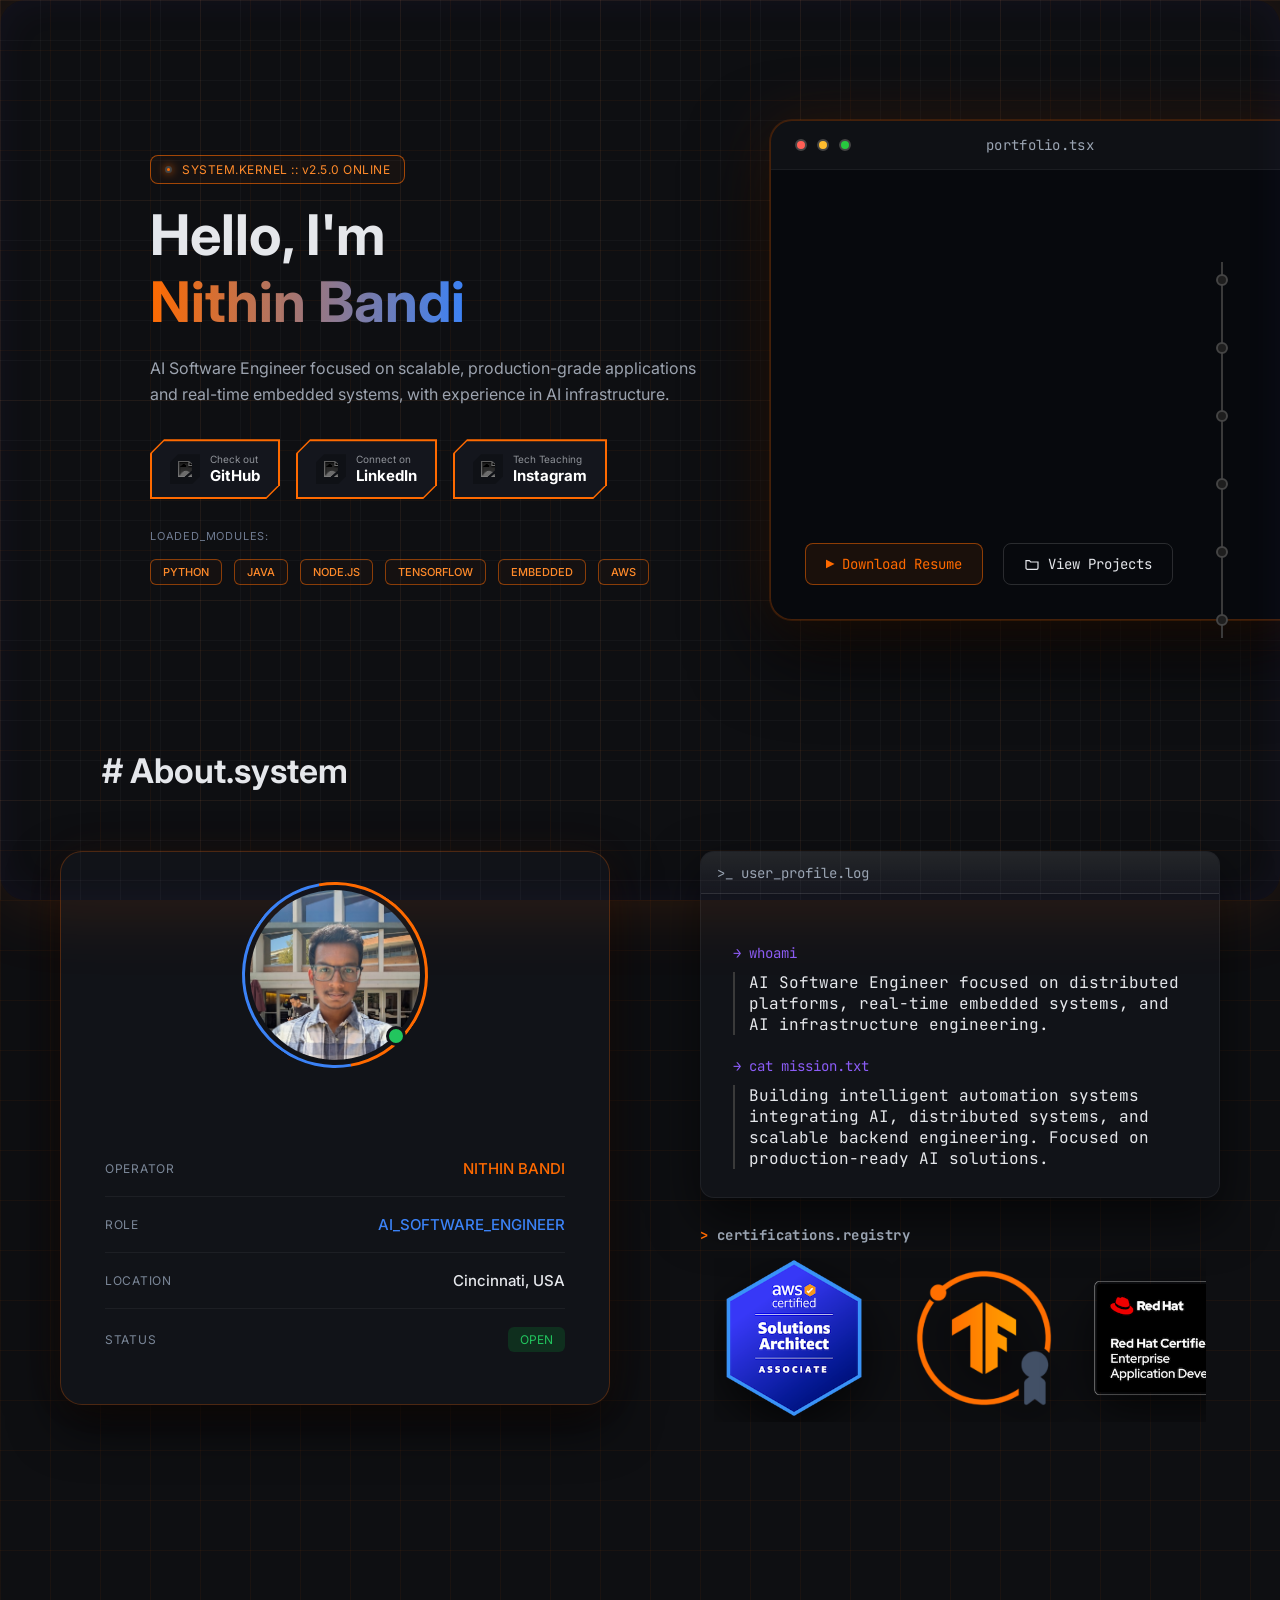
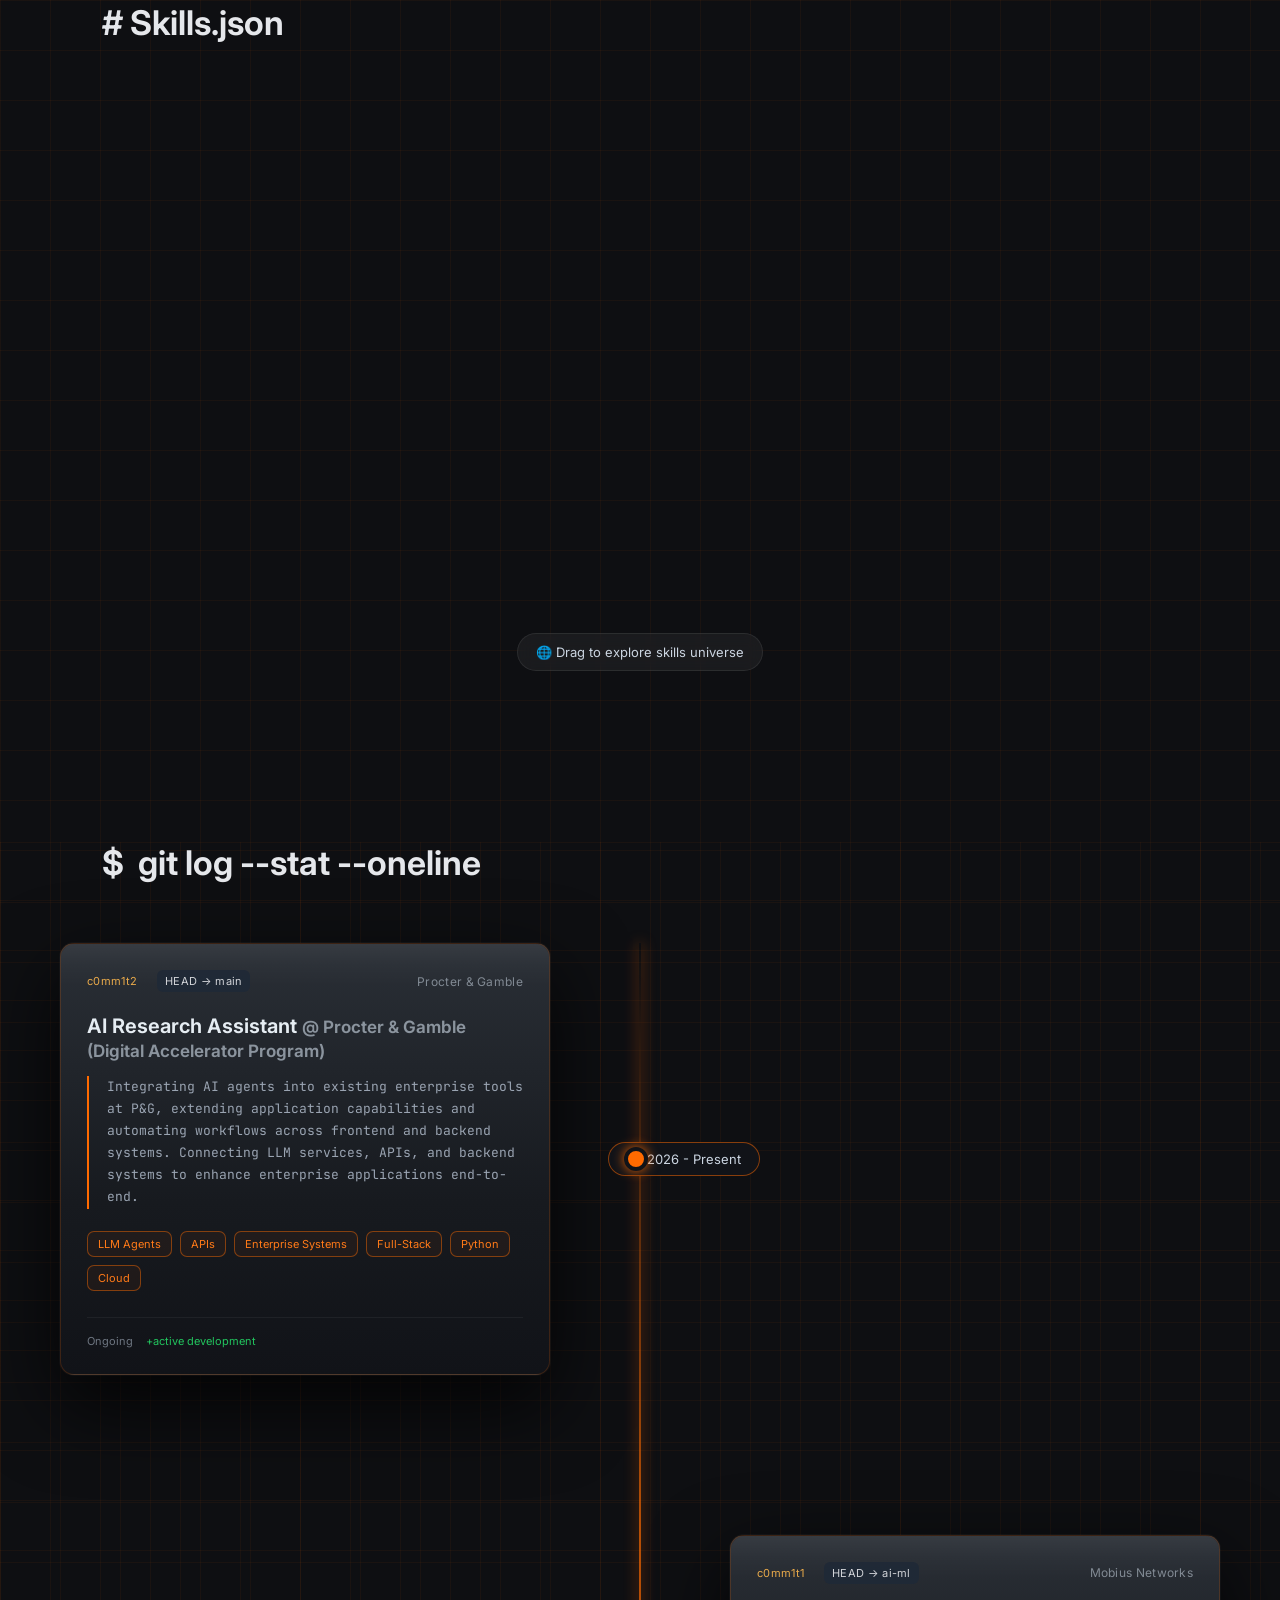
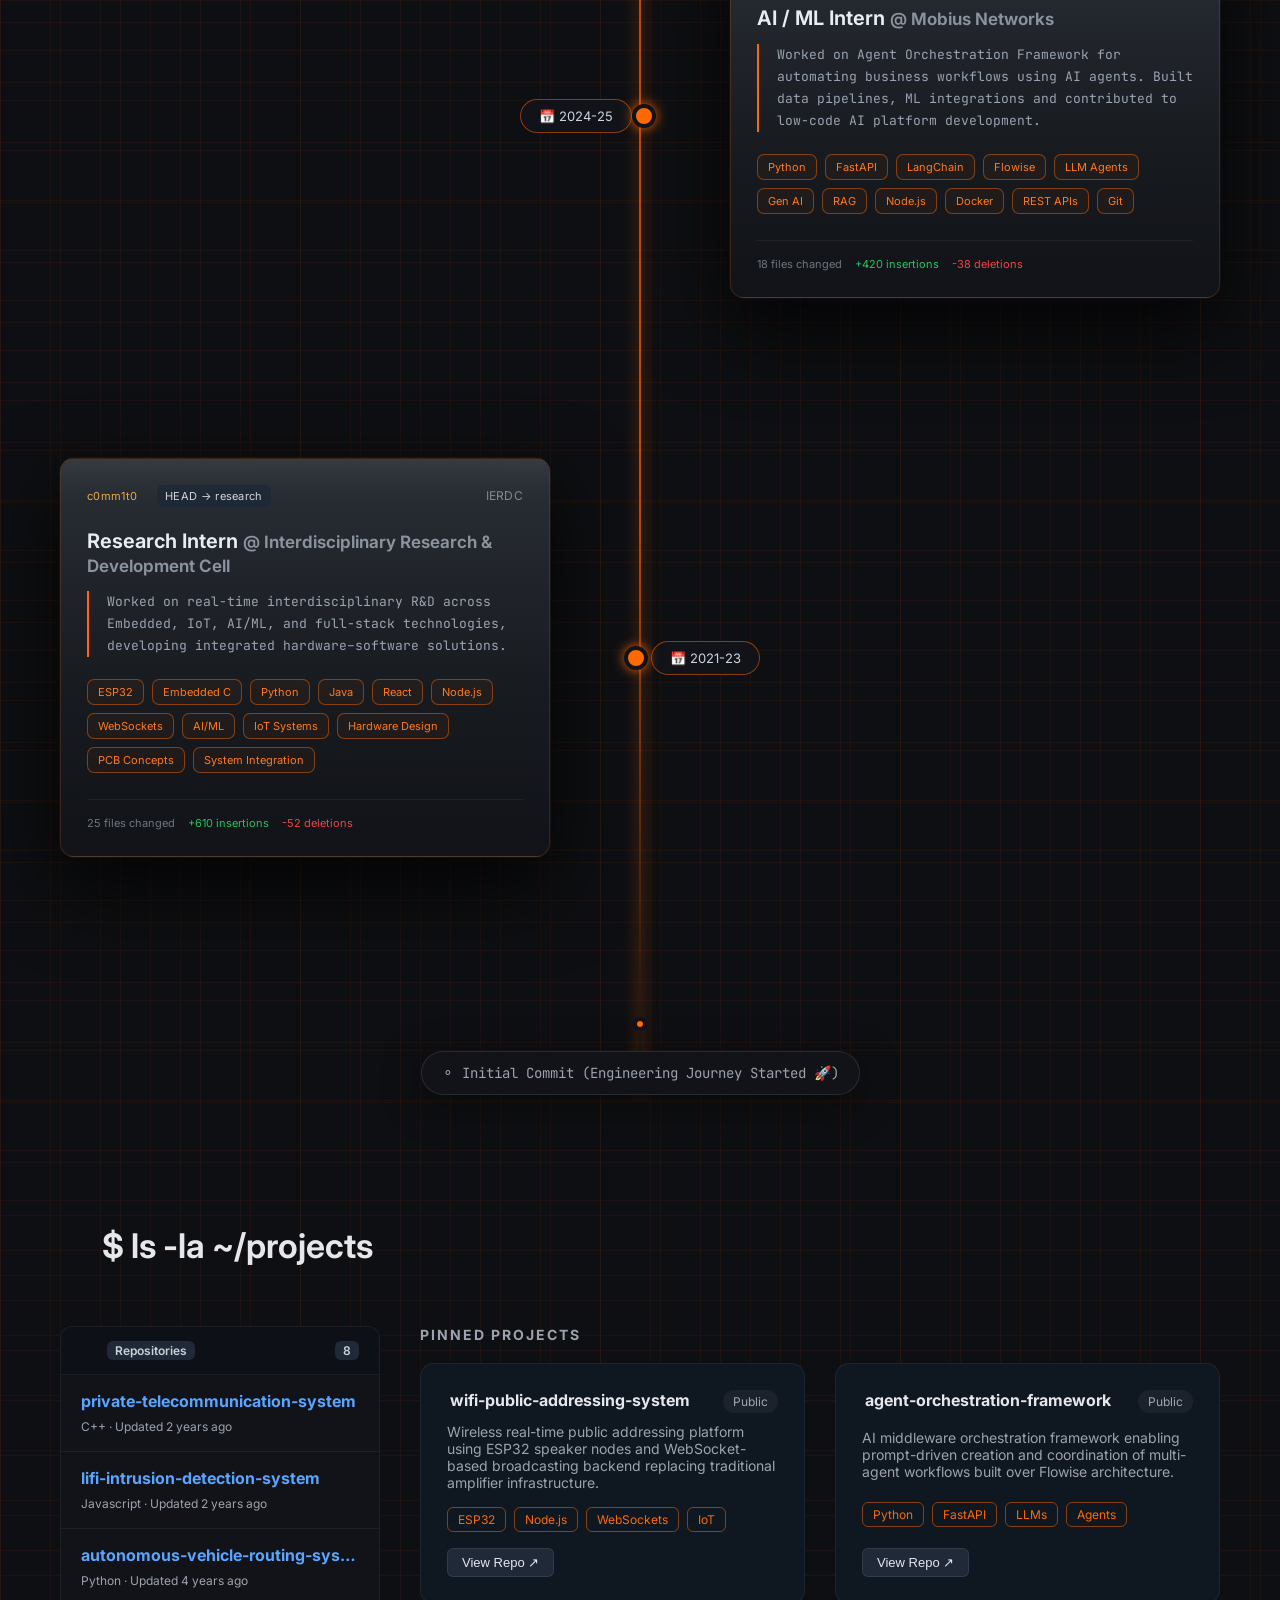
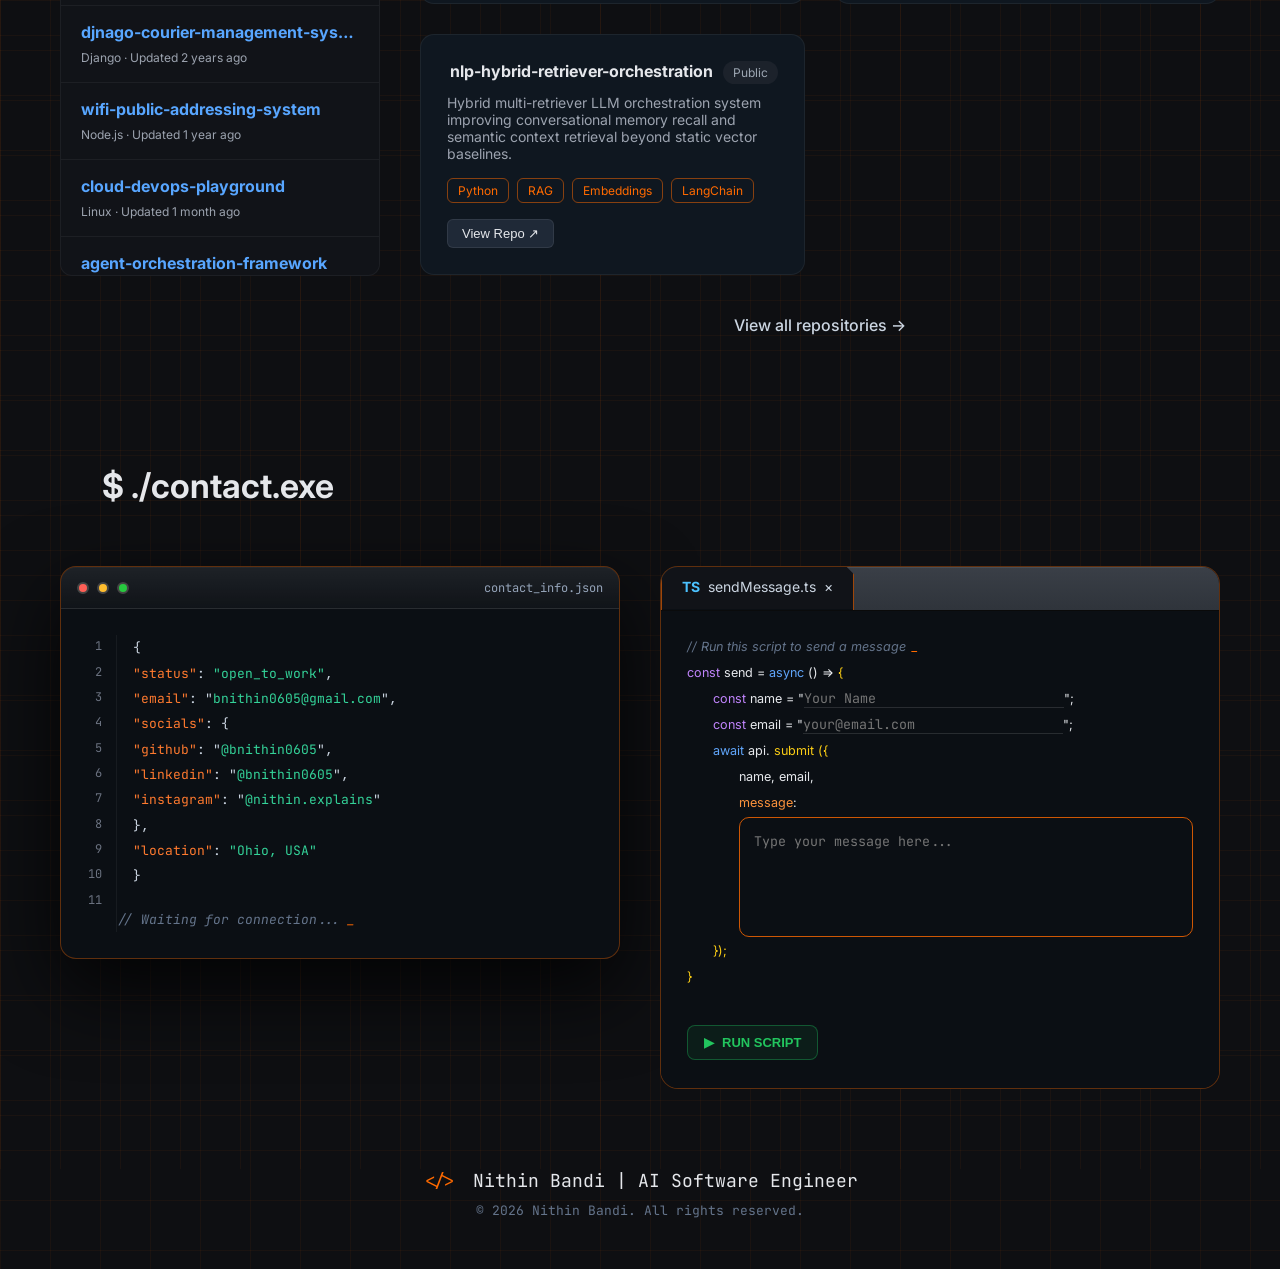
==== commit 5047f765: "Update index.html" ====
--- a/index.html
+++ b/index.html
@@ -297,9 +297,49 @@
 
 <div class="timeline">
 
+<!-- EXPERIENCE 0 -->
+
+<div class="timeline-item left">
+
+<div class="timeline-card">
+
+<div class="commit-header">
+<span class="commit-hash">c0mm1t2</span>
+<span class="branch">HEAD → main</span>
+<span class="company">Procter & Gamble</span>
+</div>
+
+<h3>AI Research Assistant <span>@ Procter & Gamble (Digital Accelerator Program)</span></h3>
+
+<p class="commit-desc">
+Integrating AI agents into existing enterprise tools at P&G, extending application capabilities
+and automating workflows across frontend and backend systems. Connecting LLM services, APIs,
+and backend systems to enhance enterprise applications end-to-end.
+</p>
+
+<div class="tech-stack">
+<span>LLM Agents</span>
+<span>APIs</span>
+<span>Enterprise Systems</span>
+<span>Full-Stack</span>
+<span>Python</span>
+<span>Cloud</span>
+</div>
+
+<div class="commit-footer">
+Ongoing <span class="add">+active development</span>
+</div>
+
+</div>
+
+<div class="date">📅 2026 - Present</div>
+
+</div>
+
+
 <!-- EXPERIENCE 1 -->
 
-<div class="timeline-item left">
+<div class="timeline-item right">
 
 <div class="timeline-card">
 
@@ -343,7 +383,7 @@
 
 <!-- EXPERIENCE 2 -->
 
-<div class="timeline-item right">
+<div class="timeline-item left">
 
 <div class="timeline-card">
 
--- a/index.css
+++ b/index.css
@@ -1,4 +1,3 @@
-
 :root{
   --bg:#0e0f12;
   --card:#0f1116;
@@ -2447,4 +2446,3 @@
 }
 
 }
-
